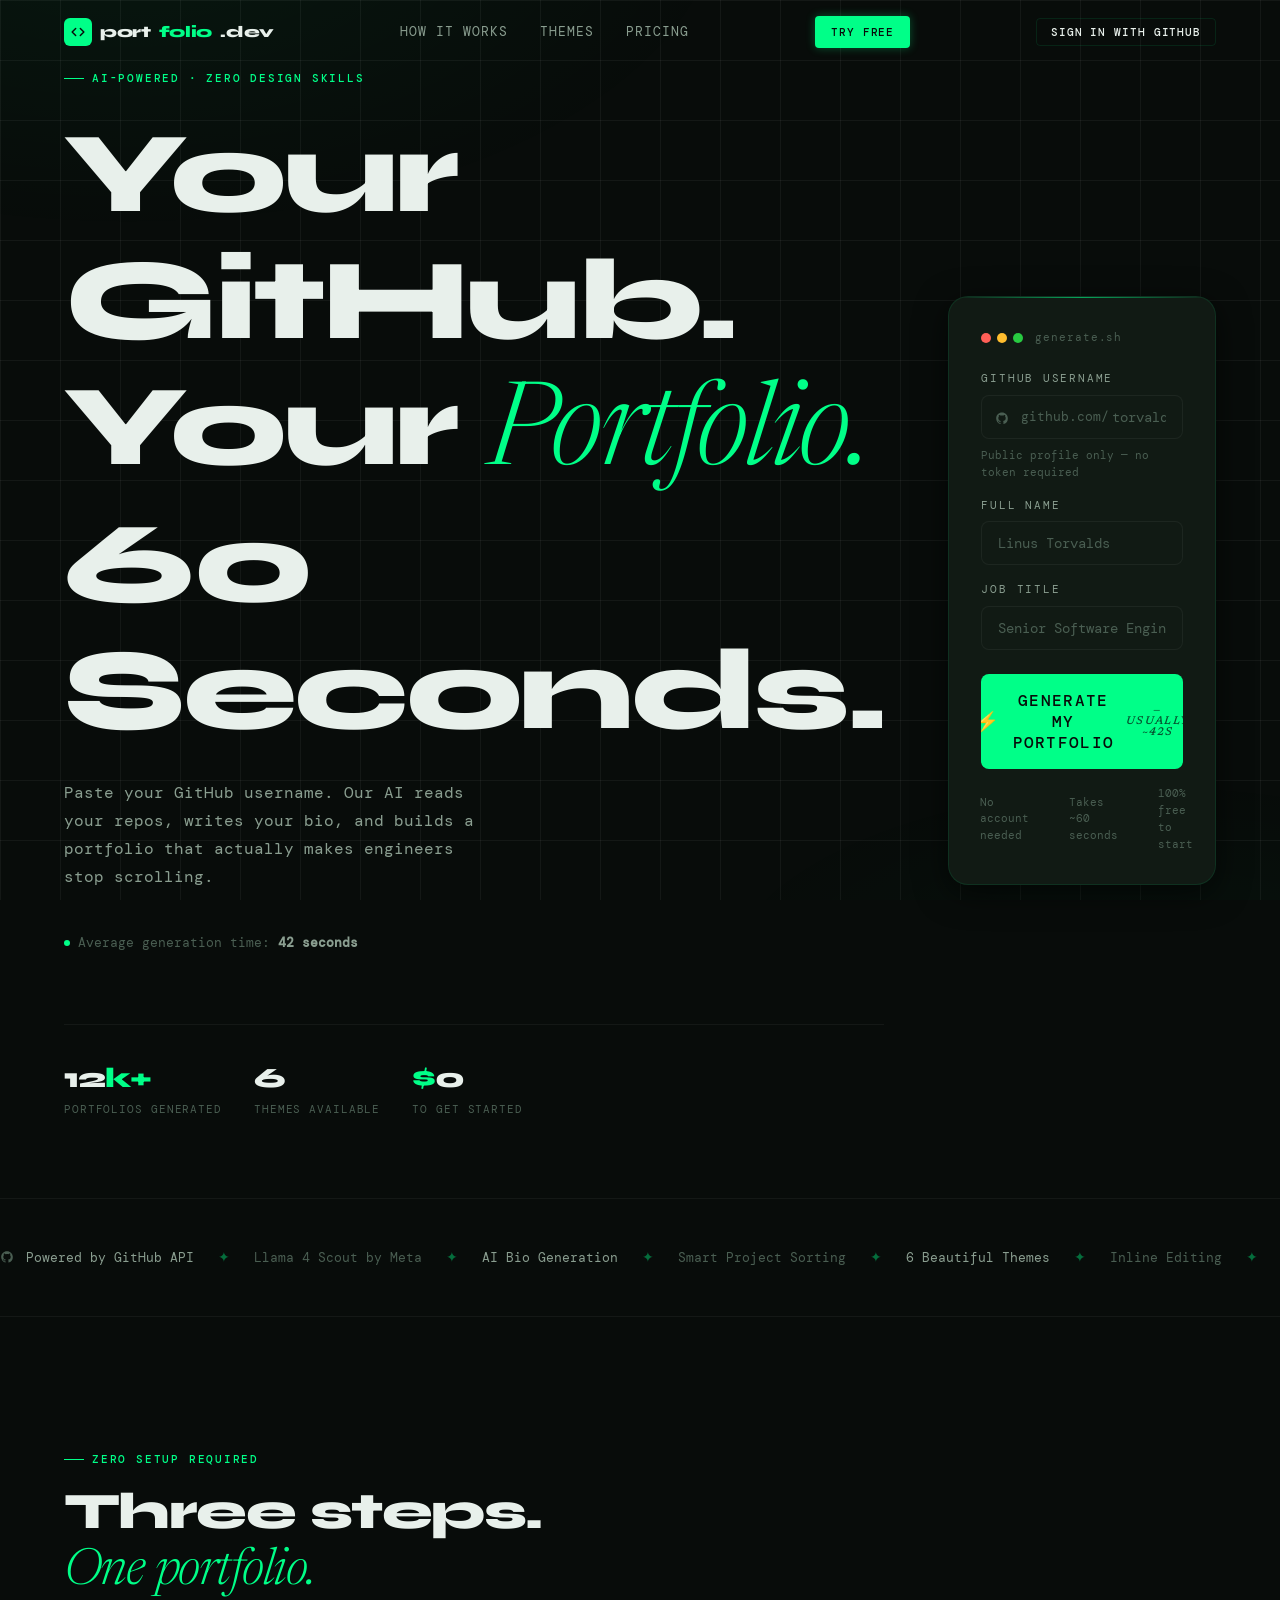
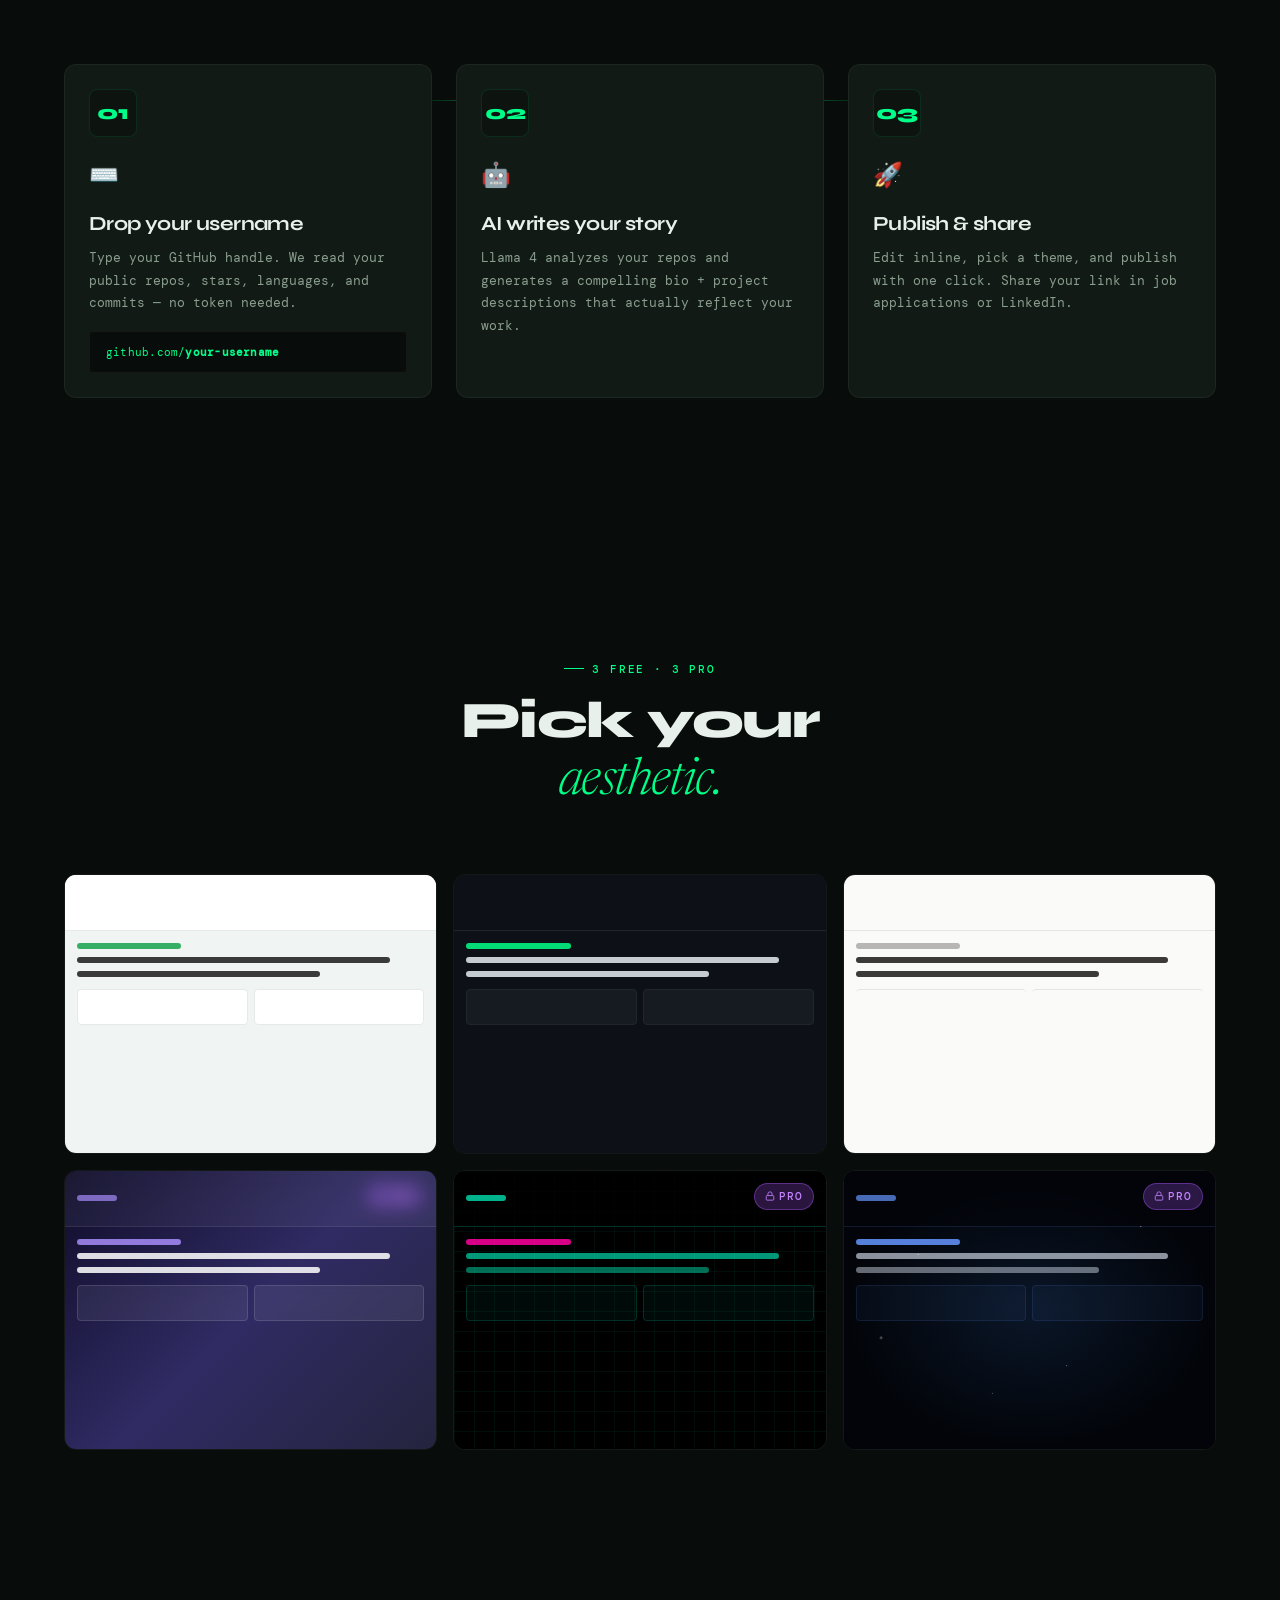
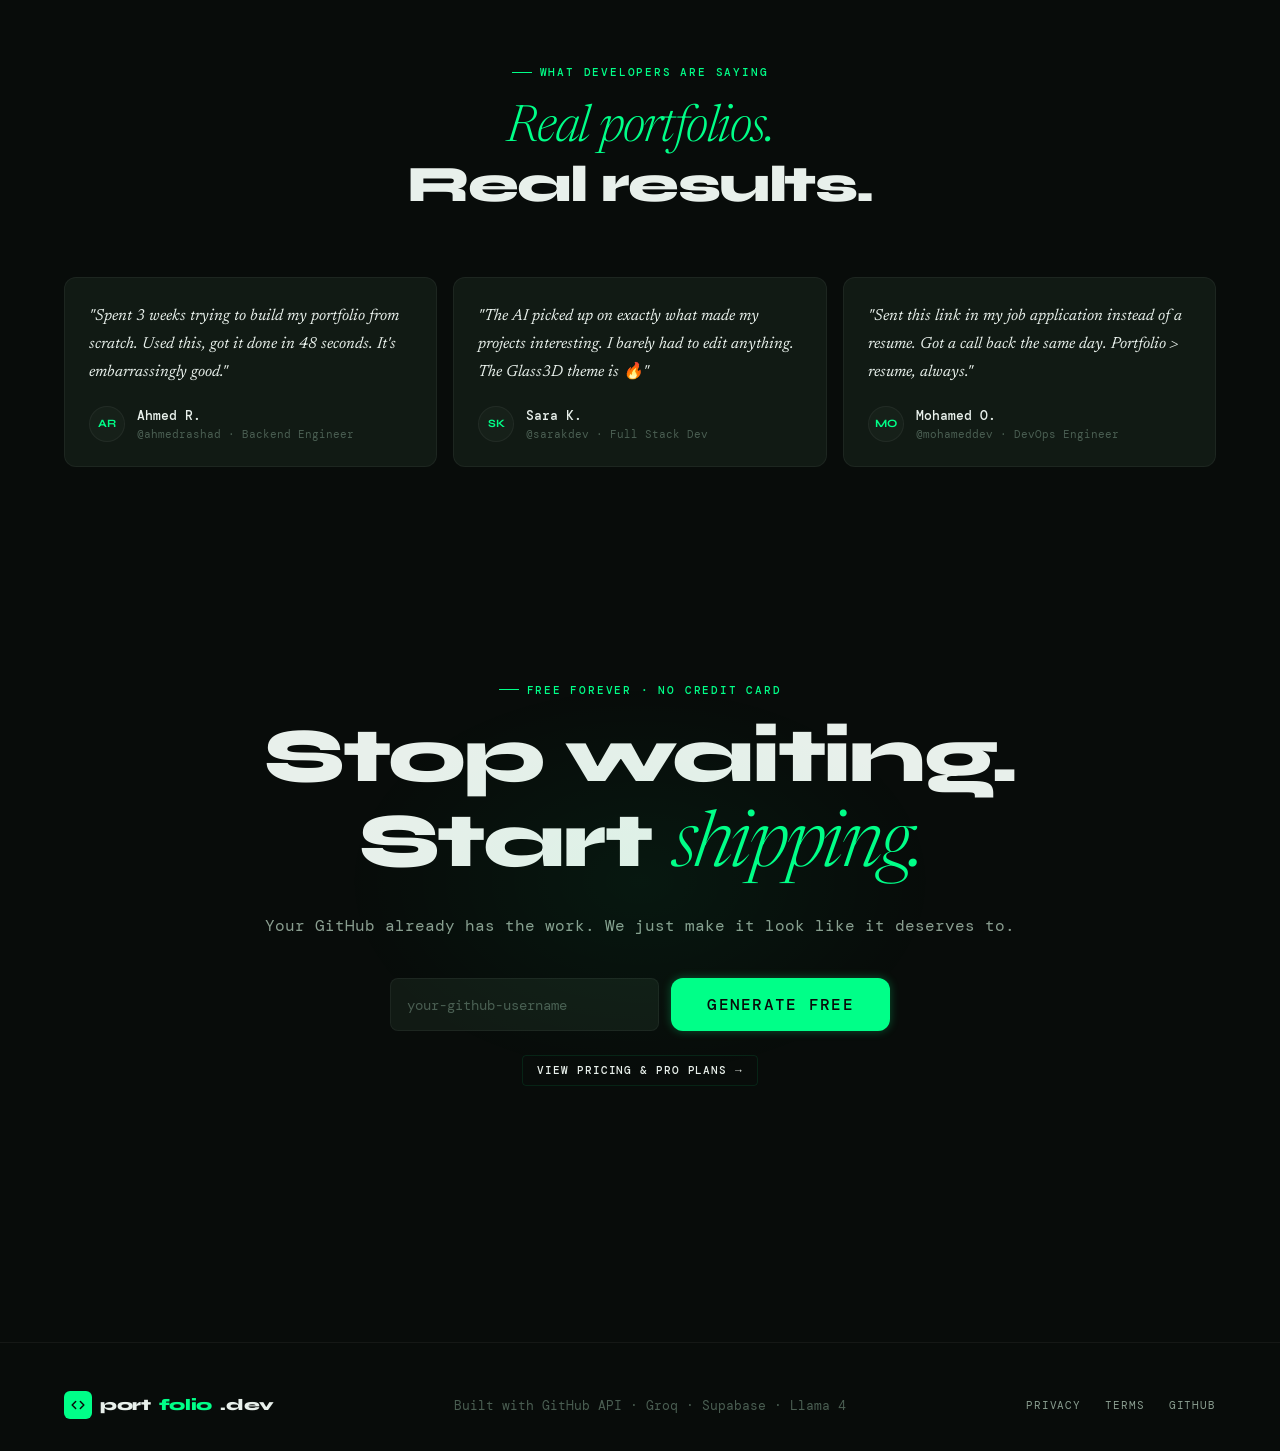
==== index.html @ a2c3bbae "fix: critical bugs, CSS dead code cleanup, and DB migration" ====
<!DOCTYPE html>
<html lang="en" data-page="index">
<head>
  <meta charset="UTF-8" />
  <meta name="viewport" content="width=device-width, initial-scale=1.0" />
  <meta name="description" content="Turn your GitHub profile into a stunning developer portfolio in under 60 seconds. AI-powered. Zero design skills needed." />
  <title>Portfolio Generator — Your GitHub. Your Portfolio. 60 Seconds.</title>

  <!-- Fonts (preconnect first for performance) -->
  <link rel="preconnect" href="https://fonts.googleapis.com" />
  <link rel="preconnect" href="https://fonts.gstatic.com" crossorigin />
  <link href="https://fonts.googleapis.com/css2?family=DM+Mono:ital,wght@0,300;0,400;0,500;1,400&family=Syne:wght@400;600;700;800&family=Newsreader:ital,wght@0,400;1,300;1,400&display=swap" rel="stylesheet" />

  <!-- CSS -->
  <link rel="stylesheet" href="css/main.css" />

  <style>
    /* ── Landing Page Specific Styles ────────────────────────── */

    .nav-logo-icon {
      width: 28px; height: 28px;
      background: var(--clr-accent);
      border-radius: 6px;
      display: grid; place-items: center;
    }
    .nav-logo-icon svg { width: 14px; height: 14px; color: var(--clr-bg); }

    .hero {
      min-height: 100vh;
      display: flex; align-items: center;
      padding-top: var(--nav-h); padding-bottom: var(--sp-20);
      position: relative; z-index: 1;
    }
    .hero__inner {
      display: grid; grid-template-columns: 1fr 1fr;
      gap: var(--sp-16); align-items: center;
    }
    .hero__eyebrow { margin-bottom: var(--sp-6); }
    .hero__title {
      font-family: var(--font-display); font-weight: 800;
      font-size: var(--fs-hero); line-height: var(--lh-tight);
      letter-spacing: var(--ls-tight); margin-bottom: var(--sp-6);
    }
    .hero__title em {
      font-family: var(--font-serif); font-style: italic;
      font-weight: 300; color: var(--clr-accent);
    }
    .hero__sub {
      font-size: var(--fs-md); color: var(--clr-text-2);
      line-height: var(--lh-loose); max-width: 420px; margin-bottom: var(--sp-10);
    }
    .hero__timer {
      display: inline-flex; align-items: center; gap: var(--sp-2);
      font-size: var(--fs-sm); color: var(--clr-text-3); margin-bottom: var(--sp-8);
    }
    .hero__timer .dot-live { width: 6px; height: 6px; }

    .hero-form-card {
      background: var(--clr-bg-3); border: 1px solid var(--clr-border);
      border-radius: var(--radius-xl); padding: var(--sp-8);
      position: relative; overflow: hidden; box-shadow: var(--shadow-lg);
    }
    .hero-form-card::before {
      content: ''; position: absolute; top: 0; left: 0; right: 0; height: 1px;
      background: linear-gradient(90deg, transparent, var(--clr-accent), transparent);
      opacity: 0.6;
    }
    .hero-form-card__header {
      display: flex; align-items: center; gap: var(--sp-3); margin-bottom: var(--sp-6);
    }
    .terminal-dots { display: flex; gap: 6px; }
    .terminal-dots span { width: 10px; height: 10px; border-radius: 50%; background: var(--clr-text-3); }
    .terminal-dots span:nth-child(1) { background: #FF5F57; }
    .terminal-dots span:nth-child(2) { background: #FFBD2E; }
    .terminal-dots span:nth-child(3) { background: #28CA41; }
    .terminal-title { font-size: var(--fs-xs); color: var(--clr-text-3); letter-spacing: var(--ls-wide); }

    .form-inputs { display: flex; flex-direction: column; gap: var(--sp-4); margin-bottom: var(--sp-6); }

    .github-input-wrap { position: relative; }
    .github-prefix {
      position: absolute; left: 14px; top: 50%; transform: translateY(-50%);
      font-size: var(--fs-sm); color: var(--clr-text-3);
      pointer-events: none; user-select: none;
    }
    .github-prefix svg { display: inline; vertical-align: middle; margin-right: 4px; }
    #input-github { padding-left: 130px; }

    .btn-generate {
      width: 100%; padding: 16px;
      background: var(--clr-accent); color: var(--clr-text-inv);
      font-family: var(--font-body); font-size: var(--fs-md); font-weight: 500;
      letter-spacing: var(--ls-wide); text-transform: uppercase;
      border-radius: var(--radius-md); border: none; cursor: pointer;
      position: relative; overflow: hidden;
      transition: box-shadow var(--dur-base) var(--ease-out), transform var(--dur-fast) var(--ease-out);
      animation: glow-pulse 3s ease-in-out infinite;
    }
    .btn-generate:hover { box-shadow: 0 0 40px rgba(0,255,136,0.4); animation: none; }
    .btn-generate:active { transform: scale(0.98); }
    .btn-generate__inner { display: flex; align-items: center; justify-content: center; gap: var(--sp-3); }
    .btn-generate__icon { font-size: 1.2em; }
    .btn-generate__timer { font-size: var(--fs-xs); opacity: 0.7; font-style: italic; font-family: var(--font-serif); }

    .form-meta {
      display: flex; align-items: center; justify-content: center;
      gap: var(--sp-4); margin-top: var(--sp-4);
    }
    .form-meta__item {
      display: flex; align-items: center; gap: var(--sp-2);
      font-size: var(--fs-xs); color: var(--clr-text-3);
    }
    .form-meta__item svg { color: var(--clr-accent); opacity: 0.7; }
    .form-meta__sep { width: 3px; height: 3px; border-radius: 50%; background: var(--clr-text-3); }

    .form-error {
      display: none; align-items: center; gap: var(--sp-2);
      padding: 10px 14px;
      background: rgba(255,79,79,0.08); border: 1px solid rgba(255,79,79,0.2);
      border-radius: var(--radius-md); font-size: var(--fs-sm); color: var(--clr-error);
      margin-top: var(--sp-3);
    }
    .form-error.is-visible { display: flex; }

    .stats-strip {
      display: flex; gap: var(--sp-8); margin-top: var(--sp-10);
      padding-top: var(--sp-8); border-top: 1px solid var(--clr-border-dim);
    }
    .stat-item__value {
      font-family: var(--font-display); font-weight: 800;
      font-size: var(--fs-xl); color: var(--clr-text); letter-spacing: var(--ls-tight);
    }
    .stat-item__value span { color: var(--clr-accent); }
    .stat-item__label {
      font-size: var(--fs-xs); color: var(--clr-text-3);
      letter-spacing: var(--ls-wide); text-transform: uppercase; margin-top: 2px;
    }

    .marquee-section {
      padding: var(--sp-12) 0; overflow: hidden;
      border-top: 1px solid var(--clr-border-dim); border-bottom: 1px solid var(--clr-border-dim);
      position: relative; z-index: 1;
    }
    /* [FIX] الـ marquee duplicate موجود manually في الـ HTML — التعليق كان مضلّل */
    .marquee-track {
      display: flex; gap: var(--sp-6); width: max-content;
      animation: marquee 30s linear infinite;
    }
    .marquee-track:hover { animation-play-state: paused; }
    .marquee-item {
      display: flex; align-items: center; gap: var(--sp-3);
      white-space: nowrap; font-size: var(--fs-sm); color: var(--clr-text-3);
    }
    .marquee-item strong { font-weight: 400; color: var(--clr-text-2); }
    .marquee-divider { color: var(--clr-accent); opacity: 0.4; }
    @keyframes marquee {
      from { transform: translateX(0); }
      to   { transform: translateX(-50%); }
    }

    .how-section { padding: var(--sp-32) 0; position: relative; z-index: 1; }
    .section-header { margin-bottom: var(--sp-16); }
    .section-title {
      font-family: var(--font-display); font-weight: 800;
      font-size: clamp(2rem, 4vw, 3.25rem); line-height: var(--lh-tight);
      letter-spacing: var(--ls-tight); margin-top: var(--sp-4);
    }
    .section-title em { font-family: var(--font-serif); font-style: italic; font-weight: 300; color: var(--clr-accent); }
    .steps-grid { display: grid; grid-template-columns: repeat(3, 1fr); gap: var(--sp-6); position: relative; }
    .steps-grid::before {
      content: ''; position: absolute; top: 36px;
      left: calc(33.33% - 24px); right: calc(33.33% - 24px); height: 1px;
      background: linear-gradient(90deg, var(--clr-border), var(--clr-accent) 50%, var(--clr-border));
      z-index: 0;
    }
    .step-card {
      background: var(--clr-bg-3); border: 1px solid var(--clr-border-dim);
      border-radius: var(--radius-lg); padding: var(--sp-6); position: relative;
      transition: border-color var(--dur-base) var(--ease-out), transform var(--dur-base) var(--ease-out);
    }
    .step-card:hover { border-color: var(--clr-border); transform: translateY(-4px); }
    .step-num {
      width: 48px; height: 48px; background: var(--clr-bg-2);
      border: 1px solid var(--clr-border); border-radius: var(--radius-md);
      display: flex; align-items: center; justify-content: center;
      font-family: var(--font-display); font-weight: 800; font-size: var(--fs-lg);
      color: var(--clr-accent); margin-bottom: var(--sp-5); position: relative; z-index: 1;
    }
    .step-icon { font-size: 1.5rem; margin-bottom: var(--sp-4); }
    .step-title { font-family: var(--font-display); font-weight: 700; font-size: var(--fs-lg); margin-bottom: var(--sp-2); letter-spacing: var(--ls-tight); }
    .step-desc { font-size: var(--fs-sm); color: var(--clr-text-2); line-height: var(--lh-loose); }
    .step-code {
      margin-top: var(--sp-4); padding: var(--sp-3) var(--sp-4);
      background: var(--clr-bg); border: 1px solid var(--clr-border-dim);
      border-radius: var(--radius-sm); font-size: var(--fs-xs); color: var(--clr-accent); letter-spacing: 0.02em;
    }

    .themes-section { padding: var(--sp-32) 0; position: relative; z-index: 1; }
    .themes-grid { display: grid; grid-template-columns: repeat(3, 1fr); gap: var(--sp-4); margin-top: var(--sp-10); }
    .theme-card {
      border-radius: var(--radius-lg); overflow: hidden; aspect-ratio: 4/3;
      position: relative; cursor: pointer; border: 1px solid var(--clr-border-dim);
      transition: transform var(--dur-base) var(--ease-out), border-color var(--dur-base);
    }
    .theme-card:hover { transform: scale(1.02); border-color: var(--clr-border); }
    .theme-card__preview { width: 100%; height: 100%; position: relative; }
    .theme-preview--light { background: #F0F4F2; }
    .theme-preview--light .preview-nav { background: #fff; border-bottom: 1px solid #e5e9e7; }
    .theme-preview--light .preview-text { background: #1a1a1a; }
    .theme-preview--light .preview-text.accent { background: #16A34A; }
    .theme-preview--light .preview-card { background: #fff; border: 1px solid #e5e9e7; }
    .theme-preview--dark { background: #0D1117; }
    .theme-preview--dark .preview-nav { background: #0D1117; border-bottom: 1px solid #21262D; }
    .theme-preview--dark .preview-text { background: #E6EDF3; }
    .theme-preview--dark .preview-text.accent { background: #00FF88; }
    .theme-preview--dark .preview-card { background: #161B22; border: 1px solid #21262D; }
    .theme-preview--minimal { background: #FAFAF9; }
    .theme-preview--minimal .preview-nav { background: transparent; border-bottom: 1px solid #E7E5E4; }
    .theme-preview--minimal .preview-text { background: #1C1917; }
    .theme-preview--minimal .preview-text.accent { background: #1C1917; opacity: 0.3; }
    .theme-preview--minimal .preview-card { background: transparent; border: none; border-top: 1px solid #E7E5E4; }
    .theme-preview--glass3d { background: linear-gradient(135deg, #0F0C29, #302B63, #24243E); }
    .theme-preview--glass3d .preview-nav { background: rgba(255,255,255,0.05); backdrop-filter: blur(8px); border-bottom: 1px solid rgba(255,255,255,0.08); }
    .theme-preview--glass3d .preview-text { background: #fff; }
    .theme-preview--glass3d .preview-text.accent { background: #A78BFA; }
    .theme-preview--glass3d .preview-card { background: rgba(255,255,255,0.07); border: 1px solid rgba(255,255,255,0.12); backdrop-filter: blur(4px); }
    .theme-preview--cyberpunk { background: #000; background-image: linear-gradient(rgba(0,255,200,0.05) 1px, transparent 1px), linear-gradient(90deg, rgba(0,255,200,0.05) 1px, transparent 1px); background-size: 20px 20px; }
    .theme-preview--cyberpunk .preview-nav { background: rgba(0,0,0,0.8); border-bottom: 1px solid rgba(0,255,200,0.2); }
    .theme-preview--cyberpunk .preview-text { background: #00FFC8; }
    .theme-preview--cyberpunk .preview-text.accent { background: #FF00A0; }
    .theme-preview--cyberpunk .preview-card { background: rgba(0,255,200,0.04); border: 1px solid rgba(0,255,200,0.15); }
    .theme-preview--space { background: #020409; background-image: radial-gradient(ellipse at center, #0A1628 0%, #020409 70%); }
    .theme-preview--space::before { content: ''; position: absolute; inset: 0; background-image: radial-gradient(1px 1px at 20% 30%, rgba(255,255,255,0.6) 0%, transparent 100%), radial-gradient(1px 1px at 60% 70%, rgba(255,255,255,0.4) 0%, transparent 100%), radial-gradient(1px 1px at 80% 20%, rgba(255,255,255,0.5) 0%, transparent 100%), radial-gradient(1px 1px at 40% 80%, rgba(255,255,255,0.3) 0%, transparent 100%), radial-gradient(2px 2px at 10% 60%, rgba(255,255,255,0.4) 0%, transparent 100%); }
    .theme-preview--space .preview-nav { background: rgba(2,4,9,0.6); border-bottom: 1px solid rgba(100,150,255,0.15); }
    .theme-preview--space .preview-text { background: #E8F0FF; }
    .theme-preview--space .preview-text.accent { background: #6496FF; }
    .theme-preview--space .preview-card { background: rgba(100,150,255,0.05); border: 1px solid rgba(100,150,255,0.12); }
    .preview-nav { height: 20%; display: flex; align-items: center; padding: 0 12px; gap: 8px; }
    .preview-dot { width: 6px; height: 6px; border-radius: 50%; }
    .preview-body { padding: 12px; display: flex; flex-direction: column; gap: 8px; }
    .preview-text { height: 6px; border-radius: 3px; opacity: 0.85; }
    .preview-text.short { width: 40%; }
    .preview-text.medium { width: 70%; }
    .preview-text.long { width: 90%; }
    .preview-text.accent { width: 30%; }
    .preview-cards { display: grid; grid-template-columns: 1fr 1fr; gap: 6px; margin-top: 4px; }
    .preview-card { height: 36px; border-radius: 4px; }
    .theme-card__overlay {
      position: absolute; inset: 0;
      background: linear-gradient(to top, rgba(0,0,0,0.7) 0%, transparent 60%);
      display: flex; flex-direction: column; justify-content: flex-end;
      padding: var(--sp-4); opacity: 0; transition: opacity var(--dur-base) var(--ease-out);
    }
    .theme-card:hover .theme-card__overlay { opacity: 1; }
    .theme-card__name { font-family: var(--font-display); font-weight: 700; font-size: var(--fs-md); color: #fff; letter-spacing: var(--ls-tight); }
    .theme-card__badge {
      font-size: var(--fs-xs); padding: 2px 8px; border-radius: var(--radius-full);
      display: inline-block; margin-bottom: var(--sp-2); font-weight: 500;
      text-transform: uppercase; letter-spacing: var(--ls-wide);
    }
    .badge-free { background: rgba(0,255,136,0.2); color: var(--clr-accent); border: 1px solid rgba(0,255,136,0.3); }
    .badge-pro  { background: rgba(168,85,247,0.2); color: #C084FC; border: 1px solid rgba(168,85,247,0.3); }
    .theme-card--pro .theme-card__preview { position: relative; }
    .pro-lock {
      position: absolute; top: var(--sp-3); right: var(--sp-3);
      background: rgba(168,85,247,0.25); border: 1px solid rgba(168,85,247,0.4);
      border-radius: var(--radius-full); padding: 4px 10px;
      font-size: var(--fs-xs); color: #C084FC;
      display: flex; align-items: center; gap: 4px; font-weight: 500;
      letter-spacing: var(--ls-wide); text-transform: uppercase; backdrop-filter: blur(4px);
    }
    .pro-lock svg { width: 10px; height: 10px; }

    .proof-section { padding: var(--sp-20) 0; position: relative; z-index: 1; }
    .proof-grid { display: grid; grid-template-columns: repeat(3, 1fr); gap: var(--sp-4); }
    .proof-card {
      background: var(--clr-bg-3); border: 1px solid var(--clr-border-dim);
      border-radius: var(--radius-lg); padding: var(--sp-6);
      transition: border-color var(--dur-base) var(--ease-out);
    }
    .proof-card:hover { border-color: var(--clr-border); }
    .proof-quote { font-family: var(--font-serif); font-style: italic; font-size: var(--fs-md); color: var(--clr-text); line-height: var(--lh-loose); margin-bottom: var(--sp-5); }
    .proof-author { display: flex; align-items: center; gap: var(--sp-3); }
    .proof-avatar {
      width: 36px; height: 36px; border-radius: 50%;
      background: var(--clr-surface); border: 1px solid var(--clr-border-dim);
      display: flex; align-items: center; justify-content: center;
      font-family: var(--font-display); font-weight: 700; font-size: var(--fs-xs);
      color: var(--clr-accent); flex-shrink: 0;
    }
    .proof-name { font-size: var(--fs-sm); font-weight: 500; color: var(--clr-text); }
    .proof-handle { font-size: var(--fs-xs); color: var(--clr-text-3); }

    .cta-section { padding: var(--sp-32) 0; position: relative; z-index: 1; text-align: center; }
    .cta-section::before {
      content: ''; position: absolute; top: 50%; left: 50%; transform: translate(-50%, -50%);
      width: 600px; height: 400px;
      background: radial-gradient(ellipse, rgba(0,255,136,0.05) 0%, transparent 70%);
      pointer-events: none;
    }
    .cta-title { font-family: var(--font-display); font-weight: 800; font-size: clamp(2.5rem, 6vw, 5rem); line-height: var(--lh-tight); letter-spacing: var(--ls-tight); margin-bottom: var(--sp-6); }
    .cta-title em { font-family: var(--font-serif); font-style: italic; font-weight: 300; color: var(--clr-accent); }
    .cta-sub { color: var(--clr-text-2); font-size: var(--fs-md); margin-bottom: var(--sp-10); }
    .cta-form { display: flex; gap: var(--sp-3); max-width: 500px; margin-inline: auto; }
    .cta-form .input { flex: 1; }

    @media (max-width: 1024px) {
      .hero__inner { grid-template-columns: 1fr; gap: var(--sp-12); }
      .hero__sub { max-width: 100%; }
      .themes-grid { grid-template-columns: repeat(2, 1fr); }
      .themes-grid > *:last-child { grid-column: 1 / -1; }
    }
    @media (max-width: 768px) {
      .steps-grid { grid-template-columns: 1fr; }
      .steps-grid::before { display: none; }
      .proof-grid { grid-template-columns: 1fr; }
      .themes-grid { grid-template-columns: 1fr; }
      .cta-form { flex-direction: column; }
      .stats-strip { gap: var(--sp-6); }
      .form-meta { flex-wrap: wrap; }
    }
    @media (max-width: 480px) {
      .hero__title { font-size: clamp(2.5rem, 12vw, 4rem); }
    }

    .hidden { display: none !important; }
  </style>
</head>

<body>

  <!-- ── Navigation ──────────────────────────────────────────── -->
  <nav class="nav" id="nav" role="navigation" aria-label="Main navigation">
    <div class="container">
      <div class="nav__inner">

        <a href="/" class="nav__logo" aria-label="Portfolio Generator home">
          <div class="nav-logo-icon" aria-hidden="true">
            <svg viewBox="0 0 24 24" fill="none" stroke="currentColor" stroke-width="2.5" stroke-linecap="round" stroke-linejoin="round">
              <polyline points="16 18 22 12 16 6"></polyline>
              <polyline points="8 6 2 12 8 18"></polyline>
            </svg>
          </div>
          port<span>folio</span>.dev
        </a>

        <div class="nav__links" role="list">
          <a href="#how-it-works" class="nav__link" role="listitem">How it works</a>
          <a href="#themes" class="nav__link" role="listitem">Themes</a>
          <a href="pricing.html" class="nav__link" role="listitem">Pricing</a>
        </div>

        <div class="nav__actions">
          <a href="#generate" class="btn btn-primary btn-sm">Try Free</a>
        </div>

        <!-- Auth Area -->
        <!-- [FIX] onclick المباشر استُبدل بـ event listeners في DOMContentLoaded -->
        <div class="nav__auth-area" style="display:flex;align-items:center;gap:0.75rem;">
          <button class="btn btn--ghost btn--sm" data-nav-signin>Sign in with GitHub</button>
          <a href="dashboard.html" class="btn btn--ghost btn--sm hidden" data-nav-dashboard style="text-decoration:none;">Dashboard</a>
          <img id="nav-avatar" class="nav-avatar hidden" src="" alt="Your avatar" data-nav-avatar title="Go to Dashboard" style="width:32px;height:32px;border-radius:50%;border:1.5px solid rgba(0,255,136,0.3);cursor:pointer;" />
          <button class="btn btn--ghost btn--sm hidden" data-nav-signout>Sign Out</button>
        </div>

      </div>
    </div>
  </nav>


  <!-- ── Hero ────────────────────────────────────────────────── -->
  <section class="hero" id="hero" aria-labelledby="hero-title">
    <div class="container">
      <div class="hero__inner">

        <div class="hero__copy">
          <div class="hero__eyebrow" data-anim="fade">
            <span class="eyebrow">AI-Powered · Zero Design Skills</span>
          </div>

          <h1 class="hero__title" id="hero-title" data-anim>
            Your GitHub.<br>
            Your <em>Portfolio.</em><br>
            60 Seconds.
          </h1>

          <p class="hero__sub" data-anim>
            Paste your GitHub username. Our AI reads your repos, writes your bio,
            and builds a portfolio that actually makes engineers stop scrolling.
          </p>

          <div class="hero__timer" data-anim="fade">
            <div class="dot-live" aria-hidden="true"></div>
            <span>Average generation time: <strong style="color:var(--clr-text-2)">42 seconds</strong></span>
          </div>

          <div class="stats-strip" data-anim>
            <div class="stat-item">
              <div class="stat-item__value">12<span>k+</span></div>
              <div class="stat-item__label">Portfolios generated</div>
            </div>
            <div class="stat-item">
              <div class="stat-item__value">6</div>
              <div class="stat-item__label">Themes available</div>
            </div>
            <div class="stat-item">
              <div class="stat-item__value"><span>$</span>0</div>
              <div class="stat-item__label">To get started</div>
            </div>
          </div>
        </div>

        <!-- Right: Form Card -->
        <div class="hero-form-card" id="generate" data-anim="scale">
          <div class="hero-form-card__header">
            <div class="terminal-dots" aria-hidden="true"><span></span><span></span><span></span></div>
            <span class="terminal-title">generate.sh</span>
          </div>

          <form id="generate-form" data-generate-form novalidate aria-label="Portfolio generation form">
            <div class="form-inputs">

              <div class="input-group">
                <label class="input-label" for="input-github">GitHub Username</label>
                <div class="github-input-wrap">
                  <span class="github-prefix" aria-hidden="true">
                    <svg width="14" height="14" viewBox="0 0 24 24" fill="currentColor">
                      <path d="M12 2C6.477 2 2 6.484 2 12.017c0 4.425 2.865 8.18 6.839 9.504.5.092.682-.217.682-.483 0-.237-.008-.868-.013-1.703-2.782.605-3.369-1.343-3.369-1.343-.454-1.158-1.11-1.466-1.11-1.466-.908-.62.069-.608.069-.608 1.003.07 1.531 1.032 1.531 1.032.892 1.53 2.341 1.088 2.91.832.092-.647.35-1.088.636-1.338-2.22-.253-4.555-1.113-4.555-4.951 0-1.093.39-1.988 1.029-2.688-.103-.253-.446-1.272.098-2.65 0 0 .84-.27 2.75 1.026A9.564 9.564 0 0112 6.844c.85.004 1.705.115 2.504.337 1.909-1.296 2.747-1.027 2.747-1.027.546 1.379.202 2.398.1 2.651.64.7 1.028 1.595 1.028 2.688 0 3.848-2.339 4.695-4.566 4.943.359.309.678.92.678 1.855 0 1.338-.012 2.419-.012 2.747 0 .268.18.58.688.482A10.019 10.019 0 0022 12.017C22 6.484 17.522 2 12 2z"/>
                    </svg>
                    github.com/
                  </span>
                  <input type="text" id="input-github" class="input" data-field="github-username"
                    placeholder="torvalds" autocomplete="off" autocorrect="off"
                    autocapitalize="off" spellcheck="false"
                    aria-required="true" aria-describedby="github-hint" />
                </div>
                <p class="input-hint" id="github-hint">Public profile only — no token required</p>
              </div>

              <div class="input-group">
                <label class="input-label" for="input-name">Full Name</label>
                <input type="text" id="input-name" class="input" data-field="name"
                  placeholder="Linus Torvalds" autocomplete="name" aria-required="true" />
              </div>

              <div class="input-group">
                <label class="input-label" for="input-title">Job Title</label>
                <input type="text" id="input-title" class="input" data-field="job-title"
                  placeholder="Senior Software Engineer" autocomplete="organization-title" />
              </div>

            </div>

            <div class="form-error" id="form-error" role="alert" aria-live="polite">
              <svg width="14" height="14" viewBox="0 0 24 24" fill="none" stroke="currentColor" stroke-width="2" stroke-linecap="round" stroke-linejoin="round" aria-hidden="true">
                <circle cx="12" cy="12" r="10"/><line x1="12" y1="8" x2="12" y2="12"/><line x1="12" y1="16" x2="12.01" y2="16"/>
              </svg>
              <span id="form-error-text">Please fill in all required fields.</span>
            </div>

            <button type="submit" class="btn-generate" id="btn-generate" aria-label="Generate my portfolio">
              <div class="btn-generate__inner">
                <span class="btn-generate__icon" aria-hidden="true">⚡</span>
                <span class="btn-text">Generate My Portfolio</span>
                <span class="btn-generate__timer">— usually ~42s</span>
              </div>
            </button>
          </form>

          <!-- Progress Bar -->
          <div data-progress-container style="display:none; margin-top: var(--sp-5);"
               aria-live="polite" aria-label="Generation progress">
            <div style="height:3px;background:var(--clr-bg-2);border-radius:99px;overflow:hidden;margin-bottom:var(--sp-3);">
              <div data-progress-bar role="progressbar" aria-valuemin="0" aria-valuemax="100" aria-valuenow="0"
                style="height:100%;width:0%;background:var(--clr-accent);border-radius:99px;transition:width 0.4s ease;box-shadow:0 0 8px rgba(0,255,136,0.5);">
              </div>
            </div>
            <p data-progress-label style="font-size:var(--fs-xs);color:var(--clr-text-3);text-align:center;letter-spacing:var(--ls-wide);">Starting…</p>
          </div>

          <div class="form-meta" aria-label="Trust signals">
            <div class="form-meta__item">
              <svg width="12" height="12" viewBox="0 0 24 24" fill="none" stroke="currentColor" stroke-width="2" stroke-linecap="round" stroke-linejoin="round" aria-hidden="true"><path d="M12 22s8-4 8-10V5l-8-3-8 3v7c0 6 8 10 8 10z"/></svg>
              No account needed
            </div>
            <div class="form-meta__sep" aria-hidden="true"></div>
            <div class="form-meta__item">
              <svg width="12" height="12" viewBox="0 0 24 24" fill="none" stroke="currentColor" stroke-width="2" stroke-linecap="round" stroke-linejoin="round" aria-hidden="true"><circle cx="12" cy="12" r="10"/><polyline points="12 6 12 12 16 14"/></svg>
              Takes ~60 seconds
            </div>
            <div class="form-meta__sep" aria-hidden="true"></div>
            <div class="form-meta__item">
              <svg width="12" height="12" viewBox="0 0 24 24" fill="none" stroke="currentColor" stroke-width="2" stroke-linecap="round" stroke-linejoin="round" aria-hidden="true"><polyline points="20 6 9 17 4 12"/></svg>
              100% free to start
            </div>
          </div>
        </div>

      </div>
    </div>
  </section>


  <!-- ── Marquee ──────────────────────────────────────────────── -->
  <div class="marquee-section" aria-hidden="true">
    <div class="marquee-track" id="marquee-track">
      <div class="marquee-item"><svg width="14" height="14" viewBox="0 0 24 24" fill="currentColor" aria-hidden="true"><path d="M12 2C6.477 2 2 6.484 2 12.017c0 4.425 2.865 8.18 6.839 9.504.5.092.682-.217.682-.483 0-.237-.008-.868-.013-1.703-2.782.605-3.369-1.343-3.369-1.343-.454-1.158-1.11-1.466-1.11-1.466-.908-.62.069-.608.069-.608 1.003.07 1.531 1.032 1.531 1.032.892 1.53 2.341 1.088 2.91.832.092-.647.35-1.088.636-1.338-2.22-.253-4.555-1.113-4.555-4.951 0-1.093.39-1.988 1.029-2.688-.103-.253-.446-1.272.098-2.65 0 0 .84-.27 2.75 1.026A9.564 9.564 0 0112 6.844c.85.004 1.705.115 2.504.337 1.909-1.296 2.747-1.027 2.747-1.027.546 1.379.202 2.398.1 2.651.64.7 1.028 1.595 1.028 2.688 0 3.848-2.339 4.695-4.566 4.943.359.309.678.92.678 1.855 0 1.338-.012 2.419-.012 2.747 0 .268.18.58.688.482A10.019 10.019 0 0022 12.017C22 6.484 17.522 2 12 2z"/></svg><strong>Powered by GitHub API</strong></div>
      <span class="marquee-divider">✦</span>
      <div class="marquee-item">Llama 4 Scout by Meta</div>
      <span class="marquee-divider">✦</span>
      <div class="marquee-item"><strong>AI Bio Generation</strong></div>
      <span class="marquee-divider">✦</span>
      <div class="marquee-item">Smart Project Sorting</div>
      <span class="marquee-divider">✦</span>
      <div class="marquee-item"><strong>6 Beautiful Themes</strong></div>
      <span class="marquee-divider">✦</span>
      <div class="marquee-item">Inline Editing</div>
      <span class="marquee-divider">✦</span>
      <div class="marquee-item"><strong>PDF / CV Export</strong></div>
      <span class="marquee-divider">✦</span>
      <div class="marquee-item">One-Click Publish</div>
      <span class="marquee-divider">✦</span>
      <div class="marquee-item"><strong>Custom Slug URL</strong></div>
      <span class="marquee-divider">✦</span>
      <div class="marquee-item">Supabase Backend</div>
      <span class="marquee-divider">✦</span>
      <!-- Duplicate for seamless loop -->
      <div class="marquee-item"><svg width="14" height="14" viewBox="0 0 24 24" fill="currentColor" aria-hidden="true"><path d="M12 2C6.477 2 2 6.484 2 12.017c0 4.425 2.865 8.18 6.839 9.504.5.092.682-.217.682-.483 0-.237-.008-.868-.013-1.703-2.782.605-3.369-1.343-3.369-1.343-.454-1.158-1.11-1.466-1.11-1.466-.908-.62.069-.608.069-.608 1.003.07 1.531 1.032 1.531 1.032.892 1.53 2.341 1.088 2.91.832.092-.647.35-1.088.636-1.338-2.22-.253-4.555-1.113-4.555-4.951 0-1.093.39-1.988 1.029-2.688-.103-.253-.446-1.272.098-2.65 0 0 .84-.27 2.75 1.026A9.564 9.564 0 0112 6.844c.85.004 1.705.115 2.504.337 1.909-1.296 2.747-1.027 2.747-1.027.546 1.379.202 2.398.1 2.651.64.7 1.028 1.595 1.028 2.688 0 3.848-2.339 4.695-4.566 4.943.359.309.678.92.678 1.855 0 1.338-.012 2.419-.012 2.747 0 .268.18.58.688.482A10.019 10.019 0 0022 12.017C22 6.484 17.522 2 12 2z"/></svg><strong>Powered by GitHub API</strong></div>
      <span class="marquee-divider">✦</span>
      <div class="marquee-item">Llama 4 Scout by Meta</div>
      <span class="marquee-divider">✦</span>
      <div class="marquee-item"><strong>AI Bio Generation</strong></div>
      <span class="marquee-divider">✦</span>
      <div class="marquee-item">Smart Project Sorting</div>
      <span class="marquee-divider">✦</span>
      <div class="marquee-item"><strong>6 Beautiful Themes</strong></div>
      <span class="marquee-divider">✦</span>
      <div class="marquee-item">Inline Editing</div>
      <span class="marquee-divider">✦</span>
      <div class="marquee-item"><strong>PDF / CV Export</strong></div>
      <span class="marquee-divider">✦</span>
      <div class="marquee-item">One-Click Publish</div>
      <span class="marquee-divider">✦</span>
      <div class="marquee-item"><strong>Custom Slug URL</strong></div>
      <span class="marquee-divider">✦</span>
      <div class="marquee-item">Supabase Backend</div>
      <span class="marquee-divider">✦</span>
    </div>
  </div>


  <!-- ── How It Works ─────────────────────────────────────────── -->
  <section class="how-section" id="how-it-works" aria-labelledby="how-title">
    <div class="container">
      <div class="section-header" data-anim>
        <span class="eyebrow">Zero setup required</span>
        <h2 class="section-title" id="how-title">Three steps.<br><em>One portfolio.</em></h2>
      </div>
      <div class="steps-grid">
        <div class="step-card" data-anim>
          <div class="step-num" aria-hidden="true">01</div>
          <div class="step-icon" aria-hidden="true">⌨️</div>
          <h3 class="step-title">Drop your username</h3>
          <p class="step-desc">Type your GitHub handle. We read your public repos, stars, languages, and commits — no token needed.</p>
          <div class="step-code">github.com/<strong>your-username</strong></div>
        </div>
        <div class="step-card" data-anim>
          <div class="step-num" aria-hidden="true">02</div>
          <div class="step-icon" aria-hidden="true">🤖</div>
          <h3 class="step-title">AI writes your story</h3>
          <p class="step-desc">Llama 4 analyzes your repos and generates a compelling bio + project descriptions that actually reflect your work.</p>
        </div>
        <div class="step-card" data-anim>
          <div class="step-num" aria-hidden="true">03</div>
          <div class="step-icon" aria-hidden="true">🚀</div>
          <h3 class="step-title">Publish & share</h3>
          <p class="step-desc">Edit inline, pick a theme, and publish with one click. Share your link in job applications or LinkedIn.</p>
        </div>
      </div>
    </div>
  </section>


  <!-- ── Themes ────────────────────────────────────────────────── -->
  <section class="themes-section" id="themes" aria-labelledby="themes-title">
    <div class="container">
      <div class="section-header text-center" data-anim>
        <span class="eyebrow" style="justify-content:center;">3 free · 3 pro</span>
        <h2 class="section-title" id="themes-title">Pick your<br><em>aesthetic.</em></h2>
      </div>
      <div class="themes-grid">
        <!-- Free themes -->
        <div class="theme-card" data-theme="light" role="button" tabindex="0" aria-label="Select Light theme">
          <div class="theme-card__preview theme-preview--light">
            <div class="preview-nav"><div class="preview-dot"></div><div class="preview-dot"></div></div>
            <div class="preview-body"><div class="preview-text accent"></div><div class="preview-text long"></div><div class="preview-text medium"></div><div class="preview-cards"><div class="preview-card"></div><div class="preview-card"></div></div></div>
          </div>
          <div class="theme-card__overlay"><span class="theme-card__badge badge-free">Free</span><div class="theme-card__name">Light</div></div>
        </div>
        <div class="theme-card" data-theme="dark" role="button" tabindex="0" aria-label="Select Dark theme">
          <div class="theme-card__preview theme-preview--dark">
            <div class="preview-nav"><div class="preview-dot"></div><div class="preview-dot"></div></div>
            <div class="preview-body"><div class="preview-text accent"></div><div class="preview-text long"></div><div class="preview-text medium"></div><div class="preview-cards"><div class="preview-card"></div><div class="preview-card"></div></div></div>
          </div>
          <div class="theme-card__overlay"><span class="theme-card__badge badge-free">Free</span><div class="theme-card__name">Dark</div></div>
        </div>
        <div class="theme-card" data-theme="minimal" role="button" tabindex="0" aria-label="Select Minimal theme">
          <div class="theme-card__preview theme-preview--minimal">
            <div class="preview-nav"><div class="preview-dot"></div><div class="preview-dot"></div></div>
            <div class="preview-body"><div class="preview-text accent"></div><div class="preview-text long"></div><div class="preview-text medium"></div><div class="preview-cards"><div class="preview-card"></div><div class="preview-card"></div></div></div>
          </div>
          <div class="theme-card__overlay"><span class="theme-card__badge badge-free">Free</span><div class="theme-card__name">Minimal</div></div>
        </div>
        <!-- Pro themes -->
        <div class="theme-card theme-card--pro" data-theme="glass3d" role="button" tabindex="0" aria-label="Glass 3D theme — Pro">
          <div class="theme-card__preview theme-preview--glass3d">
            <span class="pro-lock"><svg viewBox="0 0 24 24" fill="none" stroke="currentColor" stroke-width="2"><rect x="3" y="11" width="18" height="11" rx="2" ry="2"/><path d="M7 11V7a5 5 0 0 1 10 0v4"/></svg>Pro</span>
            <div class="preview-nav"><div class="preview-dot" style="background:rgba(167,139,250,0.7);width:40px;height:6px;border-radius:3px;"></div></div>
            <div class="preview-body"><div class="preview-text accent" style="background:#A78BFA;"></div><div class="preview-text long"></div><div class="preview-text medium"></div><div class="preview-cards"><div class="preview-card"></div><div class="preview-card"></div></div></div>
          </div>
          <div class="theme-card__overlay"><span class="theme-card__badge badge-pro">Pro</span><div class="theme-card__name">Glass 3D</div></div>
        </div>
        <div class="theme-card theme-card--pro" data-theme="cyberpunk" role="button" tabindex="0" aria-label="Cyberpunk theme — Pro">
          <div class="theme-card__preview theme-preview--cyberpunk">
            <span class="pro-lock"><svg viewBox="0 0 24 24" fill="none" stroke="currentColor" stroke-width="2"><rect x="3" y="11" width="18" height="11" rx="2" ry="2"/><path d="M7 11V7a5 5 0 0 1 10 0v4"/></svg>Pro</span>
            <div class="preview-nav"><div class="preview-dot" style="background:rgba(0,255,200,0.7);width:40px;height:6px;border-radius:3px;"></div></div>
            <div class="preview-body"><div class="preview-text accent" style="background:#FF00A0;"></div><div class="preview-text long" style="background:rgba(0,255,200,0.7);"></div><div class="preview-text medium" style="background:rgba(0,255,200,0.5);"></div><div class="preview-cards"><div class="preview-card"></div><div class="preview-card"></div></div></div>
          </div>
          <div class="theme-card__overlay"><span class="theme-card__badge badge-pro">Pro</span><div class="theme-card__name">Cyberpunk</div></div>
        </div>
        <div class="theme-card theme-card--pro" data-theme="space" role="button" tabindex="0" aria-label="Space theme — Pro">
          <div class="theme-card__preview theme-preview--space">
            <span class="pro-lock"><svg viewBox="0 0 24 24" fill="none" stroke="currentColor" stroke-width="2"><rect x="3" y="11" width="18" height="11" rx="2" ry="2"/><path d="M7 11V7a5 5 0 0 1 10 0v4"/></svg>Pro</span>
            <div class="preview-nav"><div class="preview-dot" style="background:rgba(100,150,255,0.7);width:40px;height:6px;border-radius:3px;"></div></div>
            <div class="preview-body"><div class="preview-text accent" style="background:#6496FF;"></div><div class="preview-text long" style="background:rgba(232,240,255,0.7);"></div><div class="preview-text medium" style="background:rgba(232,240,255,0.5);"></div><div class="preview-cards"><div class="preview-card"></div><div class="preview-card"></div></div></div>
          </div>
          <div class="theme-card__overlay"><span class="theme-card__badge badge-pro">Pro</span><div class="theme-card__name">Space</div></div>
        </div>
      </div>
    </div>
  </section>


  <!-- ── Social Proof ─────────────────────────────────────────── -->
  <section class="proof-section" aria-labelledby="proof-title">
    <div class="container">
      <div class="section-header text-center" data-anim>
        <span class="eyebrow" style="justify-content:center;">What developers are saying</span>
        <h2 class="section-title" id="proof-title" style="text-align:center;"><em>Real portfolios.</em><br>Real results.</h2>
      </div>
      <div class="proof-grid" data-anim>
        <div class="proof-card">
          <p class="proof-quote">"Spent 3 weeks trying to build my portfolio from scratch. Used this, got it done in 48 seconds. It's embarrassingly good."</p>
          <div class="proof-author"><div class="proof-avatar" aria-hidden="true">AR</div><div><div class="proof-name">Ahmed R.</div><div class="proof-handle">@ahmedrashad · Backend Engineer</div></div></div>
        </div>
        <div class="proof-card">
          <p class="proof-quote">"The AI picked up on exactly what made my projects interesting. I barely had to edit anything. The Glass3D theme is 🔥"</p>
          <div class="proof-author"><div class="proof-avatar" aria-hidden="true">SK</div><div><div class="proof-name">Sara K.</div><div class="proof-handle">@sarakdev · Full Stack Dev</div></div></div>
        </div>
        <div class="proof-card">
          <p class="proof-quote">"Sent this link in my job application instead of a resume. Got a call back the same day. Portfolio > resume, always."</p>
          <div class="proof-author"><div class="proof-avatar" aria-hidden="true">MO</div><div><div class="proof-name">Mohamed O.</div><div class="proof-handle">@mohameddev · DevOps Engineer</div></div></div>
        </div>
      </div>
    </div>
  </section>


  <!-- ── Final CTA ─────────────────────────────────────────────── -->
  <section class="cta-section" id="pricing" aria-labelledby="cta-title">
    <div class="container">
      <div data-anim>
        <span class="eyebrow" style="justify-content:center; margin-bottom: var(--sp-4);">Free forever · No credit card</span>
        <h2 class="cta-title" id="cta-title">Stop waiting.<br>Start <em>shipping.</em></h2>
        <p class="cta-sub">Your GitHub already has the work. We just make it look like it deserves to.</p>
      </div>
      <div class="cta-form" data-anim>
        <input type="text" class="input" placeholder="your-github-username"
          aria-label="GitHub username for portfolio generation" id="cta-input-github" />
        <button class="btn btn-primary btn-lg" id="cta-btn" aria-label="Generate portfolio from CTA section">
          Generate Free
        </button>
      </div>
      <div data-anim style="margin-top:var(--sp-6);display:flex;align-items:center;justify-content:center;gap:var(--sp-4);">
        <a href="pricing.html" class="btn btn--ghost btn--sm" style="text-decoration:none;">View Pricing & Pro Plans →</a>
      </div>
    </div>
  </section>


  <!-- ── Footer ───────────────────────────────────────────────── -->
  <footer class="footer" role="contentinfo">
    <div class="container">
      <div class="footer__inner">
        <div class="nav__logo" aria-label="Portfolio Generator">
          <div class="nav-logo-icon" aria-hidden="true">
            <svg viewBox="0 0 24 24" fill="none" stroke="currentColor" stroke-width="2.5" stroke-linecap="round" stroke-linejoin="round">
              <polyline points="16 18 22 12 16 6"></polyline><polyline points="8 6 2 12 8 18"></polyline>
            </svg>
          </div>
          port<span>folio</span>.dev
        </div>
        <p class="footer__copy">Built with GitHub API · Groq · Supabase · Llama 4</p>
        <div style="display:flex; gap:var(--sp-6);">
          <a href="privacy.html" class="nav__link" style="font-size:var(--fs-xs);">Privacy</a>
          <a href="terms.html" class="nav__link" style="font-size:var(--fs-xs);">Terms</a>
          <a href="https://github.com/Mohamed-reda-farag/portfolio-generator" target="_blank" rel="noopener" class="nav__link" style="font-size:var(--fs-xs);">GitHub</a>
        </div>
      </div>
    </div>
  </footer>

  <!-- ── Toast Container ──────────────────────────────────────── -->
  <div class="toast-container" id="toast-container" aria-live="polite" aria-atomic="true"></div>


  <!-- ── Scripts ──────────────────────────────────────────────── -->
  <!-- Supabase config — يجب أن يكون أول شيء -->
  <script>
    window.SUPABASE_URL      = "https://zxybqbjsnriwpjehinwb.supabase.co";
    window.SUPABASE_ANON_KEY = "eyJhbGciOiJIUzI1NiIsInR5cCI6IkpXVCJ9.eyJpc3MiOiJzdXBhYmFzZSIsInJlZiI6Inp4eWJxYmpzbnJpd3BqZWhpbndiIiwicm9sZSI6ImFub24iLCJpYXQiOjE3NzUxMjI1NDEsImV4cCI6MjA5MDY5ODU0MX0.ED8CX81h78oga482b9pepZPsqfvX7znMqmtO0VRn3AM";
  </script>

  <!-- Supabase SDK -->
  <script src="https://cdn.jsdelivr.net/npm/@supabase/supabase-js@2/dist/umd/supabase.min.js"></script>

  <!-- [FIX] كل الـ app scripts بـ defer — بيضمن الترتيب ومش بيبلوكوا الـ HTML parsing -->
  <script src="js/github.js" defer></script>
  <script src="js/auth.js" defer></script>
  <script src="js/ai.js" defer></script>

  <!-- GSAP via CDN — defer -->
  <script src="https://cdnjs.cloudflare.com/ajax/libs/gsap/3.12.5/gsap.min.js" defer></script>
  <script src="https://cdnjs.cloudflare.com/ajax/libs/gsap/3.12.5/ScrollTrigger.min.js" defer></script>
  <script src="js/app.js" defer></script>

  <!-- Bootstrap — يشتغل بعد الـ DOM -->
  <script>
    document.addEventListener('DOMContentLoaded', () => {

      /* ── Nav scroll effect ──────────────────────────────── */
      const nav = document.getElementById('nav');
      window.addEventListener('scroll', () => {
        nav.classList.toggle('is-scrolled', window.scrollY > 20);
      }, { passive: true });

      /* ── [FIX] Auth buttons — event listeners بدل inline onclick ── */
      document.querySelector('[data-nav-signin]')
        ?.addEventListener('click', () => Auth.signIn?.());
      document.querySelector('[data-nav-signout]')
        ?.addEventListener('click', () => Auth.signOut?.());
      document.querySelector('[data-nav-avatar]')
        ?.addEventListener('click', () => { window.location.href = 'dashboard.html'; });

      /* ── CTA section → scroll to hero form ─────────────── */
      const ctaBtn    = document.getElementById('cta-btn');
      const ctaInput  = document.getElementById('cta-input-github');
      const heroInput = document.getElementById('input-github');

      if (ctaBtn && ctaInput && heroInput) {
        // [FIX] أضفنا keydown على الـ CTA input — المستخدم يقدر يضغط Enter
        const triggerGenerate = () => {
          const val = ctaInput.value.trim();
          if (val) heroInput.value = val;
          document.getElementById('generate').scrollIntoView({ behavior: 'smooth' });
          setTimeout(() => heroInput.focus(), 600);
        };

        ctaBtn.addEventListener('click', triggerGenerate);
        // [FIX] Enter في الـ CTA input يشغّل نفس الـ action
        ctaInput.addEventListener('keydown', (e) => {
          if (e.key === 'Enter') { e.preventDefault(); triggerGenerate(); }
        });
      }

      /* ── Form error helpers ────────────────────────────── */
      const inputGH = document.getElementById('input-github');
      const errBox  = document.getElementById('form-error');

      if (inputGH && errBox) {
        inputGH.addEventListener('input', () => {
          errBox.classList.remove('is-visible');
          inputGH.classList.remove('is-error');
        });
      }

      /* ── Theme card click → scroll to generate ─────────── */
      document.querySelectorAll('.theme-card').forEach(card => {
        card.addEventListener('click', () => {
          const theme = card.dataset.theme;

          try {
            // [FIX] مفتاح واحد للكل — pg_intended_theme — بغض النظر عن free/Pro.
            // ai.js يقرأ pg_intended_theme أولاً، لذا نكتب فيه دائماً.
            // نحذف pg_theme القديم لو كان موجوداً لنمنع تعارض الأولوية.
            sessionStorage.setItem('pg_intended_theme', theme);
            sessionStorage.removeItem('pg_theme');
          } catch {}

          document.getElementById('generate').scrollIntoView({ behavior: 'smooth' });
          setTimeout(() => document.getElementById('input-github').focus(), 600);
        });

        card.addEventListener('keydown', (e) => {
          if (e.key === 'Enter' || e.key === ' ') { e.preventDefault(); card.click(); }
        });
      });

      /* ── Input label color on focus ──────────────────────── */
      document.querySelectorAll('.input').forEach(input => {
        input.addEventListener('focus', function() {
          this.closest('.input-group, .cta-form')
            ?.querySelectorAll('.input-label')[0]
            ?.style.setProperty('color', 'var(--clr-accent)');
        });
        input.addEventListener('blur', function() {
          this.closest('.input-group, .cta-form')
            ?.querySelectorAll('.input-label')[0]
            ?.style.removeProperty('color');
        });
      });

    });
  </script>

</body>
</html>
---- css/main.css ----
/* ============================================================
   main.css — Portfolio Generator Design System
   Variables · Reset · Typography · Layout · Utilities
   ============================================================ */

/* ── Design Tokens ────────────────────────────────────────── */
:root {
  /* Colors */
  --clr-bg:          #080C0A;       /* near-black with green tint */
  --clr-bg-2:        #0D1410;       /* slightly lighter */
  --clr-bg-3:        #111A14;       /* card background */
  --clr-surface:     #162019;       /* elevated surface */
  --clr-border:      rgba(0, 255, 136, 0.10);
  --clr-border-dim:  rgba(255, 255, 255, 0.05);

  --clr-accent:      #00FF88;       /* terminal green — primary */
  --clr-accent-dim:  rgba(0, 255, 136, 0.12);
  --clr-accent-glow: rgba(0, 255, 136, 0.25);

  --clr-text:        #E8F0EB;       /* off-white */
  --clr-text-2:      #8A9E90;       /* secondary */
  --clr-text-3:      #4A5E52;       /* muted */
  --clr-text-inv:    #080C0A;       /* text on accent bg */

  --clr-error:       #FF4F4F;
  --clr-warn:        #FFB547;

  /* Typography */
  --font-display:    'Syne', sans-serif;
  --font-body:       'DM Mono', monospace;
  --font-serif:      'Newsreader', serif;

  --fs-xs:    0.70rem;   /* 11.2px */
  --fs-sm:    0.80rem;   /* 12.8px */
  --fs-base:  0.875rem;  /* 14px */
  --fs-md:    1rem;      /* 16px */
  --fs-lg:    1.25rem;   /* 20px */
  --fs-xl:    1.75rem;   /* 28px */
  --fs-2xl:   2.5rem;    /* 40px */
  --fs-3xl:   3.75rem;   /* 60px */
  --fs-4xl:   5.5rem;    /* 88px */
  --fs-hero:  clamp(3.5rem, 9vw, 7.5rem);

  --lh-tight:  1.1;
  --lh-snug:   1.3;
  --lh-normal: 1.5;
  --lh-loose:  1.75;

  --ls-tight:  -0.03em;
  --ls-normal: 0em;
  --ls-wide:   0.08em;
  --ls-wider:  0.16em;

  /* Spacing */
  --sp-1:   4px;
  --sp-2:   8px;
  --sp-3:   12px;
  --sp-4:   16px;
  --sp-5:   20px;
  --sp-6:   24px;
  --sp-8:   32px;
  --sp-10:  40px;
  --sp-12:  48px;
  --sp-16:  64px;
  --sp-20:  80px;
  --sp-24:  96px;
  --sp-32:  128px;

  /* Border Radius */
  --radius-sm:   4px;
  --radius-md:   8px;
  --radius-lg:   12px;
  --radius-xl:   20px;
  --radius-full: 9999px;

  /* Shadows */
  --shadow-sm:   0 1px 3px rgba(0,0,0,0.4);
  --shadow-md:   0 4px 16px rgba(0,0,0,0.5);
  --shadow-lg:   0 8px 32px rgba(0,0,0,0.6);
  --shadow-glow: 0 0 24px var(--clr-accent-glow);
  --shadow-glow-sm: 0 0 10px rgba(0, 255, 136, 0.3);

  /* Transitions */
  --ease-out:   cubic-bezier(0.16, 1, 0.3, 1);
  --ease-in:    cubic-bezier(0.7, 0, 0.84, 0);
  --ease-io:    cubic-bezier(0.87, 0, 0.13, 1);
  --dur-fast:   150ms;
  --dur-base:   250ms;
  --dur-slow:   400ms;
  --dur-slower: 700ms;

  /* Layout */
  --container:    1200px;
  --container-sm: 720px;
  --nav-h:        64px;

  /* Z-index */
  --z-base:    0;
  --z-above:   10;
  --z-nav:     50;
  --z-modal:   1000;  /* raised to match edit-ui.css usage */
  --z-panel:   850;
  --z-toolbar: 900;
  --z-toast:   1100;

  /* ── Aliases for dashboard.css & edit-ui.css compatibility ──
     These files use --color-* / --space-* / --font-mono naming.
     Mapping them here ensures a single source of truth. */
  --color-bg:         var(--clr-bg);
  --color-bg-2:       var(--clr-bg-2);
  --color-accent:     var(--clr-accent);
  --color-text:       var(--clr-text);
  --color-text-muted: var(--clr-text-2);
  --font-mono:        var(--font-body);
  --space-1:          var(--sp-1);
  --space-2:          var(--sp-2);
  --space-3:          var(--sp-3);
  --space-4:          var(--sp-4);
  --space-5:          var(--sp-5);
  --space-6:          var(--sp-6);
  --space-8:          var(--sp-8);
  --space-10:         var(--sp-10);
  --space-16:         var(--sp-16);
  --transition-base:  var(--dur-base) var(--ease-out);
  --transition-fast:  var(--dur-fast) var(--ease-out);
}

/* ── Reset ────────────────────────────────────────────────── */
*, *::before, *::after {
  box-sizing: border-box;
  margin: 0;
  padding: 0;
}

html {
  scroll-behavior: smooth;
  -webkit-font-smoothing: antialiased;
  -moz-osx-font-smoothing: grayscale;
  text-rendering: optimizeLegibility;
  overflow-x: hidden; /* Prevents body::before/after fixed elements from breaking on iOS Safari */
}

body {
  background-color: var(--clr-bg);
  color: var(--clr-text);
  font-family: var(--font-body);
  font-size: var(--fs-base);
  line-height: var(--lh-normal);
  min-height: 100vh;
}

img, video, svg {
  display: block;
  max-width: 100%;
}

a {
  color: inherit;
  text-decoration: none;
}

button {
  cursor: pointer;
  border: none;
  background: none;
  font-family: inherit;
  font-size: inherit;
}

input, textarea, select {
  font-family: inherit;
  font-size: inherit;
}

ul, ol { list-style: none; }

/* ── Global Background Grid ───────────────────────────────── */
body::before {
  content: '';
  position: fixed;
  inset: 0;
  background-image:
    linear-gradient(var(--clr-border-dim) 1px, transparent 1px),
    linear-gradient(90deg, var(--clr-border-dim) 1px, transparent 1px);
  background-size: 60px 60px;
  pointer-events: none;
  z-index: 0;
}

body::after {
  content: '';
  position: fixed;
  inset: 0;
  background:
    radial-gradient(ellipse 80% 60% at 10% -10%, rgba(0,255,136,0.05) 0%, transparent 60%),
    radial-gradient(ellipse 60% 40% at 90% 110%, rgba(0,255,136,0.03) 0%, transparent 60%);
  pointer-events: none;
  z-index: 0;
}

/* ── Container ────────────────────────────────────────────── */
.container {
  width: 100%;
  max-width: var(--container);
  margin-inline: auto;
  padding-inline: var(--sp-6);
}

.container--sm {
  max-width: var(--container-sm);
}

/* ── Typography ───────────────────────────────────────────── */
.font-display { font-family: var(--font-display); }
.font-body    { font-family: var(--font-body); }
.font-serif   { font-family: var(--font-serif); }

.text-xs    { font-size: var(--fs-xs); }
.text-sm    { font-size: var(--fs-sm); }
.text-base  { font-size: var(--fs-base); }
.text-md    { font-size: var(--fs-md); }
.text-lg    { font-size: var(--fs-lg); }
.text-xl    { font-size: var(--fs-xl); }
.text-2xl   { font-size: var(--fs-2xl); }
.text-3xl   { font-size: var(--fs-3xl); }

.text-accent  { color: var(--clr-accent); }
.text-muted   { color: var(--clr-text-2); }
.text-dimmed  { color: var(--clr-text-3); }

.text-upper   { text-transform: uppercase; letter-spacing: var(--ls-wider); }
.text-center  { text-align: center; }
.text-right   { text-align: right; }

.weight-normal  { font-weight: 400; }
.weight-medium  { font-weight: 500; }
.weight-semi    { font-weight: 600; }
.weight-bold    { font-weight: 700; }
.weight-black   { font-weight: 800; }

/* ── Buttons ──────────────────────────────────────────────── */
.btn {
  display: inline-flex;
  align-items: center;
  justify-content: center;
  gap: var(--sp-2);
  padding: 12px 24px;
  border-radius: var(--radius-md);
  font-family: var(--font-body);
  font-size: var(--fs-base);
  font-weight: 500;
  letter-spacing: var(--ls-wide);
  text-transform: uppercase;
  transition:
    background var(--dur-base) var(--ease-out),
    color var(--dur-base) var(--ease-out),
    box-shadow var(--dur-base) var(--ease-out),
    transform var(--dur-fast) var(--ease-out);
  position: relative;
  overflow: hidden;
  white-space: nowrap;
  user-select: none;
}

.btn:active { transform: scale(0.97); }

/* Primary — accent green */
.btn-primary {
  background: var(--clr-accent);
  color: var(--clr-text-inv);
  box-shadow: var(--shadow-glow-sm);
}

.btn-primary::before {
  content: '';
  position: absolute;
  inset: 0;
  background: rgba(255,255,255,0.15);
  opacity: 0;
  transition: opacity var(--dur-fast) var(--ease-out);
}

.btn-primary:hover::before { opacity: 1; }
.btn-primary:hover { box-shadow: var(--shadow-glow); }

/* Ghost — outlined */
.btn-ghost {
  background: transparent;
  color: var(--clr-text);
  border: 1px solid var(--clr-border);
}

.btn-ghost:hover {
  border-color: var(--clr-accent);
  color: var(--clr-accent);
  background: var(--clr-accent-dim);
}

/* Large */
.btn-lg {
  padding: 16px 36px;
  font-size: var(--fs-md);
  border-radius: var(--radius-lg);
}

/* Small */
.btn-sm {
  padding: 8px 16px;
  font-size: var(--fs-xs);
  border-radius: var(--radius-sm);
}

/* Icon button */
.btn-icon {
  padding: 10px;
  border-radius: var(--radius-md);
  aspect-ratio: 1;
}

/* Disabled */
.btn:disabled,
.btn[disabled] {
  opacity: 0.4;
  cursor: not-allowed;
  pointer-events: none;
}

/* Loading state */
.btn.is-loading {
  pointer-events: none;
}

.btn.is-loading .btn-text { opacity: 0; }
.btn.is-loading::after {
  content: '';
  position: absolute;
  width: 16px;
  height: 16px;
  border: 2px solid transparent;
  border-top-color: currentColor;
  border-radius: 50%;
  animation: spin 0.6s linear infinite;
}

/* ── Form Elements ────────────────────────────────────────── */
.input-group {
  display: flex;
  flex-direction: column;
  gap: var(--sp-2);
}

.input-label {
  font-size: var(--fs-xs);
  text-transform: uppercase;
  letter-spacing: var(--ls-wider);
  color: var(--clr-text-2);
}

.input {
  width: 100%;
  background: var(--clr-bg-3);
  border: 1px solid var(--clr-border-dim);
  border-radius: var(--radius-md);
  padding: 12px 16px;
  color: var(--clr-text);
  transition:
    border-color var(--dur-base) var(--ease-out),
    box-shadow var(--dur-base) var(--ease-out),
    background var(--dur-base) var(--ease-out);
  outline: none;
}

.input::placeholder { color: var(--clr-text-3); }

.input:focus {
  border-color: var(--clr-accent);
  box-shadow: 0 0 0 3px var(--clr-accent-dim);
  background: var(--clr-bg-2);
}

.input:hover:not(:focus) {
  border-color: rgba(0,255,136,0.25);
}

.input.is-error {
  border-color: var(--clr-error);
  box-shadow: 0 0 0 3px rgba(255,79,79,0.12);
}

.input-hint {
  font-size: var(--fs-xs);
  color: var(--clr-text-3);
}

.input-error-msg {
  font-size: var(--fs-xs);
  color: var(--clr-error);
}

/* Input with prefix */
.input-prefix-wrap {
  position: relative;
}

.input-prefix {
  position: absolute;
  left: 14px;
  top: 50%;
  transform: translateY(-50%);
  color: var(--clr-text-3);
  font-size: var(--fs-base);
  pointer-events: none;
  user-select: none;
  white-space: nowrap;
}

.input-prefix + .input,
.input-with-prefix {
  padding-left: calc(14px + var(--prefix-w, 120px));
}

/* ── Cards ────────────────────────────────────────────────── */
.card {
  background: var(--clr-bg-3);
  border: 1px solid var(--clr-border-dim);
  border-radius: var(--radius-lg);
  padding: var(--sp-6);
  transition:
    border-color var(--dur-base) var(--ease-out),
    box-shadow var(--dur-base) var(--ease-out);
}

.card:hover {
  border-color: var(--clr-border);
}

.card--accent {
  border-color: var(--clr-border);
  background: linear-gradient(135deg, var(--clr-bg-3), var(--clr-surface));
}

/* ── Badges / Tags ────────────────────────────────────────── */
.badge {
  display: inline-flex;
  align-items: center;
  gap: var(--sp-1);
  padding: 3px 10px;
  border-radius: var(--radius-full);
  font-size: var(--fs-xs);
  font-weight: 500;
  letter-spacing: var(--ls-wide);
  text-transform: uppercase;
}

.badge-accent {
  background: var(--clr-accent-dim);
  color: var(--clr-accent);
  border: 1px solid rgba(0,255,136,0.2);
}

.badge-neutral {
  background: rgba(255,255,255,0.05);
  color: var(--clr-text-2);
  border: 1px solid var(--clr-border-dim);
}

/* ── Divider ──────────────────────────────────────────────── */
.divider {
  height: 1px;
  background: var(--clr-border-dim);
  border: none;
}

.divider--accent {
  background: linear-gradient(90deg, transparent, var(--clr-accent), transparent);
  opacity: 0.3;
}

/* ── Section labels (eyebrow text) ───────────────────────── */
.eyebrow {
  display: inline-flex;
  align-items: center;
  gap: var(--sp-2);
  font-size: var(--fs-xs);
  font-weight: 500;
  letter-spacing: var(--ls-wider);
  text-transform: uppercase;
  color: var(--clr-accent);
}

.eyebrow::before {
  content: '';
  display: block;
  width: 20px;
  height: 1px;
  background: var(--clr-accent);
}

/* ── Glow dot ─────────────────────────────────────────────── */
.dot-live {
  width: 8px;
  height: 8px;
  border-radius: 50%;
  background: var(--clr-accent);
  animation: pulse-dot 2s ease-in-out infinite;
}

/* ── Progress Bar ─────────────────────────────────────────── */
.progress-bar {
  width: 100%;
  height: 3px;
  background: var(--clr-border-dim);
  border-radius: var(--radius-full);
  overflow: hidden;
}

.progress-bar__fill {
  height: 100%;
  background: var(--clr-accent);
  border-radius: var(--radius-full);
  transition: width var(--dur-slow) var(--ease-out);
  box-shadow: var(--shadow-glow-sm);
}

/* ── Skeleton Loader ──────────────────────────────────────── */
.skeleton {
  background: linear-gradient(
    90deg,
    var(--clr-bg-3) 0%,
    var(--clr-surface) 50%,
    var(--clr-bg-3) 100%
  );
  background-size: 200% 100%;
  animation: shimmer 1.5s infinite;
  border-radius: var(--radius-sm);
}

/* ── Toast Notifications ──────────────────────────────────── */
.toast-container {
  position: fixed;
  bottom: var(--sp-6);
  right: var(--sp-6);
  display: flex;
  flex-direction: column;
  gap: var(--sp-3);
  z-index: var(--z-toast);
  pointer-events: none;
}

.toast {
  display: flex;
  align-items: center;
  gap: var(--sp-3);
  padding: 12px 18px;
  background: var(--clr-bg-3);
  border: 1px solid var(--clr-border-dim);
  border-radius: var(--radius-md);
  box-shadow: var(--shadow-lg);
  pointer-events: all;
  animation: toast-in var(--dur-slow) var(--ease-out) forwards;
  max-width: 360px;
  font-size: var(--fs-sm);
}

.toast--success { border-left: 3px solid var(--clr-accent); }
.toast--error   { border-left: 3px solid var(--clr-error); }
.toast--warn    { border-left: 3px solid var(--clr-warn); }

.toast.is-leaving {
  animation: toast-out var(--dur-base) var(--ease-in) forwards;
}

/* ── Nav ──────────────────────────────────────────────────── */
.nav {
  position: fixed;
  top: 0;
  left: 0;
  right: 0;
  height: var(--nav-h);
  display: flex;
  align-items: center;
  z-index: var(--z-nav);
  transition: background var(--dur-slow) var(--ease-out);
}

.nav.is-scrolled {
  background: rgba(8, 12, 10, 0.85);
  backdrop-filter: blur(16px) saturate(1.4);
  border-bottom: 1px solid var(--clr-border-dim);
}

.nav__inner {
  display: flex;
  align-items: center;
  justify-content: space-between;
  width: 100%;
}

.nav__logo {
  display: flex;
  align-items: center;
  gap: var(--sp-2);
  font-family: var(--font-display);
  font-weight: 800;
  font-size: var(--fs-md);
  letter-spacing: -0.02em;
  color: var(--clr-text);
}

.nav__logo span { color: var(--clr-accent); }

.nav__links {
  display: flex;
  align-items: center;
  gap: var(--sp-8);
}

.nav__link {
  font-size: var(--fs-sm);
  letter-spacing: var(--ls-wide);
  text-transform: uppercase;
  color: var(--clr-text-2);
  transition: color var(--dur-fast) var(--ease-out);
}

.nav__link:hover { color: var(--clr-accent); }

.nav__actions {
  display: flex;
  align-items: center;
  gap: var(--sp-3);
}

/* ── Footer ───────────────────────────────────────────────── */
.footer {
  border-top: 1px solid var(--clr-border-dim);
  padding: var(--sp-12) 0 var(--sp-8);
  margin-top: var(--sp-32);
}

.footer__inner {
  display: flex;
  align-items: center;
  justify-content: space-between;
  flex-wrap: wrap;
  gap: var(--sp-4);
}

.footer__copy {
  font-size: var(--fs-sm);
  color: var(--clr-text-3);
}

/* ── Utility Classes ──────────────────────────────────────── */
.flex        { display: flex; }
.flex-col    { display: flex; flex-direction: column; }
.items-center { align-items: center; }
.justify-center { justify-content: center; }
.justify-between { justify-content: space-between; }
.gap-1  { gap: var(--sp-1); }
.gap-2  { gap: var(--sp-2); }
.gap-3  { gap: var(--sp-3); }
.gap-4  { gap: var(--sp-4); }
.gap-6  { gap: var(--sp-6); }
.gap-8  { gap: var(--sp-8); }

.w-full  { width: 100%; }
.h-full  { height: 100%; }

.relative { position: relative; }
.absolute { position: absolute; }

.overflow-hidden { overflow: hidden; }
.pointer-none    { pointer-events: none; }
.user-select-none { user-select: none; }

.mt-auto { margin-top: auto; }
.ml-auto { margin-left: auto; }

.opacity-0  { opacity: 0; }
.opacity-50 { opacity: 0.5; }

/* Show/Hide */
.hidden  { display: none !important; }
.visible { display: revert; } /* revert restores default display — safe for flex/grid/inline elements */

/* ── GSAP Animation Targets ───────────────────────────────── */
/* Elements start invisible — JS animates them in.
   NOTE: Add <noscript><style>[data-anim]{opacity:1;transform:none}</style></noscript>
   to each HTML page to prevent invisible content when JS is disabled. */
[data-anim] {
  opacity: 0;
  transform: translateY(20px);
}

[data-anim="fade"] {
  opacity: 0;
  transform: none;
}

[data-anim="left"] {
  opacity: 0;
  transform: translateX(-30px);
}

[data-anim="right"] {
  opacity: 0;
  transform: translateX(30px);
}

[data-anim="scale"] {
  opacity: 0;
  transform: scale(0.9);
}

/* ── Keyframes ────────────────────────────────────────────── */
@keyframes spin {
  to { transform: rotate(360deg); }
}

@keyframes pulse-dot {
  0%, 100% { opacity: 1;   transform: scale(1); }
  50%       { opacity: 0.4; transform: scale(0.7); }
}

@keyframes shimmer {
  0%   { background-position: -200% 0; }
  100% { background-position:  200% 0; }
}

@keyframes toast-in {
  from { opacity: 0; transform: translateX(20px); }
  to   { opacity: 1; transform: translateX(0); }
}

@keyframes toast-out {
  from { opacity: 1; transform: translateX(0); }
  to   { opacity: 0; transform: translateX(20px); }
}

@keyframes float {
  0%, 100% { transform: translateY(0); }
  50%       { transform: translateY(-12px); }
}

@keyframes glow-pulse {
  0%, 100% { box-shadow: var(--shadow-glow-sm); }
  50%       { box-shadow: var(--shadow-glow); }
}

/* ── Scrollbar ────────────────────────────────────────────── */
::-webkit-scrollbar {
  width: 6px;
  height: 6px;
}

::-webkit-scrollbar-track {
  background: var(--clr-bg);
}

::-webkit-scrollbar-thumb {
  background: var(--clr-text-3);
  border-radius: 3px;
}

::-webkit-scrollbar-thumb:hover {
  background: var(--clr-text-2);
}

/* ── Selection ────────────────────────────────────────────── */
::selection {
  background: var(--clr-accent-dim);
  color: var(--clr-accent);
}

/* ── Focus Visible ────────────────────────────────────────── */
:focus-visible {
  outline: 2px solid var(--clr-accent);
  outline-offset: 3px;
  border-radius: var(--radius-sm);
}

/* ── Responsive Breakpoints ───────────────────────────────── */
/* Mobile first — breakpoints:
   sm: 480px
   md: 768px
   lg: 1024px
   xl: 1280px
*/

@media (max-width: 768px) {
  :root {
    --sp-6: 20px;
  }

  .nav__links { display: none; }

  .footer__inner { flex-direction: column; text-align: center; }
}

@media (max-width: 480px) {
  :root {
    --sp-6: 16px;
  }
}

/* ── Button aliases (btn--* → btn-*) ─────────────────────────
   Use as: class="btn btn--primary" so base .btn styles are inherited.
   portfolio.js بيستخدم .btn--primary بدل .btn-primary
   edit-ui.css بيستخدم نفس النظام
───────────────────────────────────────────────────────────── */
.btn--primary {
  background: var(--clr-accent);
  color: var(--clr-text-inv);
  box-shadow: var(--shadow-glow-sm);
}

/* [FIX] shimmer overlay مطابق لـ btn-primary — كان مفقوداً من الـ alias */
.btn--primary::before {
  content: '';
  position: absolute;
  inset: 0;
  background: rgba(255,255,255,0.15);
  opacity: 0;
  transition: opacity var(--dur-fast) var(--ease-out);
}

.btn--primary:hover::before { opacity: 1; }

.btn--primary:hover {
  box-shadow: var(--shadow-glow);
}

.btn--ghost {
  background: transparent;
  color: var(--clr-text);
  border: 1px solid var(--clr-border);
}

.btn--ghost:hover {
  border-color: var(--clr-accent);
  color: var(--clr-accent);
  background: var(--clr-accent-dim);
}

/* Fix specificity conflict without !important */
.btn--primary.btn--sm,
.btn--ghost.btn--sm,
.btn.btn--sm {
  padding: 6px 14px;
  font-size: var(--fs-xs);
  border-radius: var(--radius-sm);
}

.btn--sm svg {
  width: 12px;
  height: 12px;
}

.btn--ghost:disabled,
.btn--primary:disabled {
  opacity: 0.4;
  cursor: not-allowed;
  pointer-events: none;
}
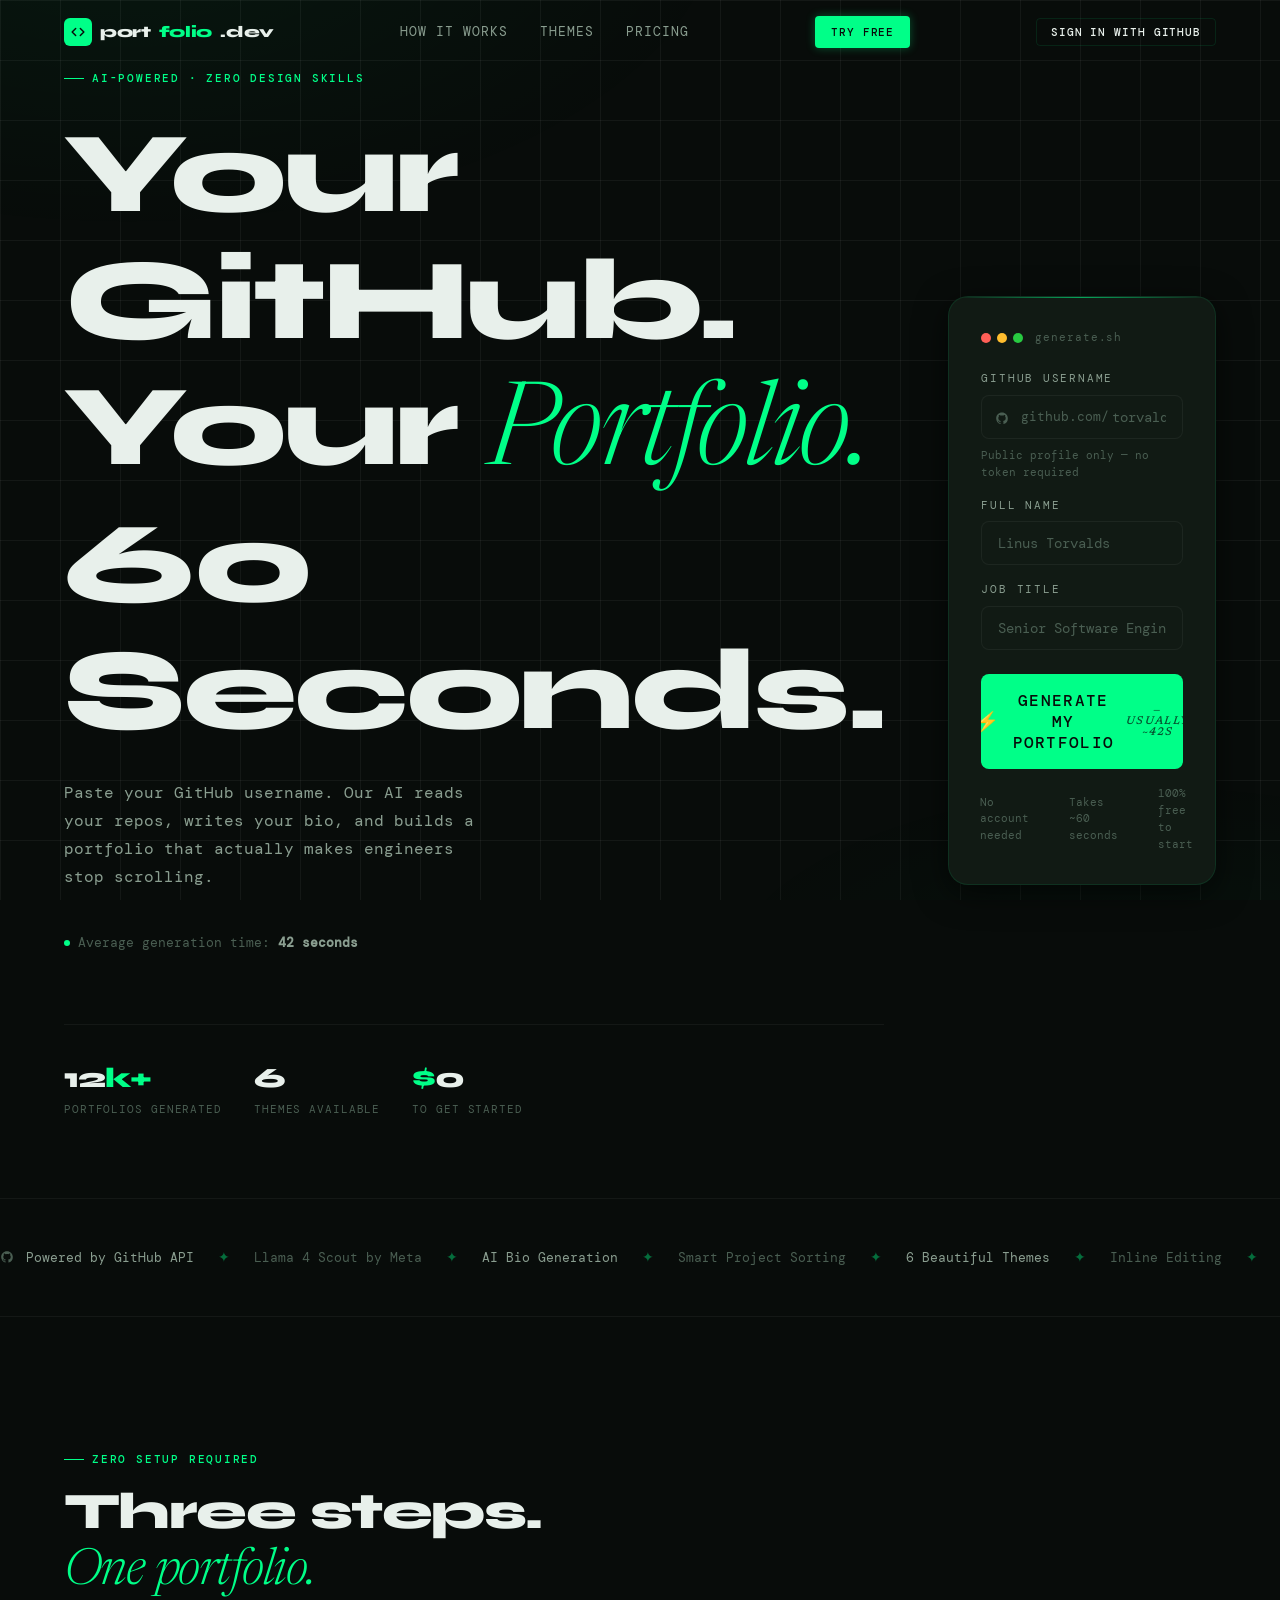
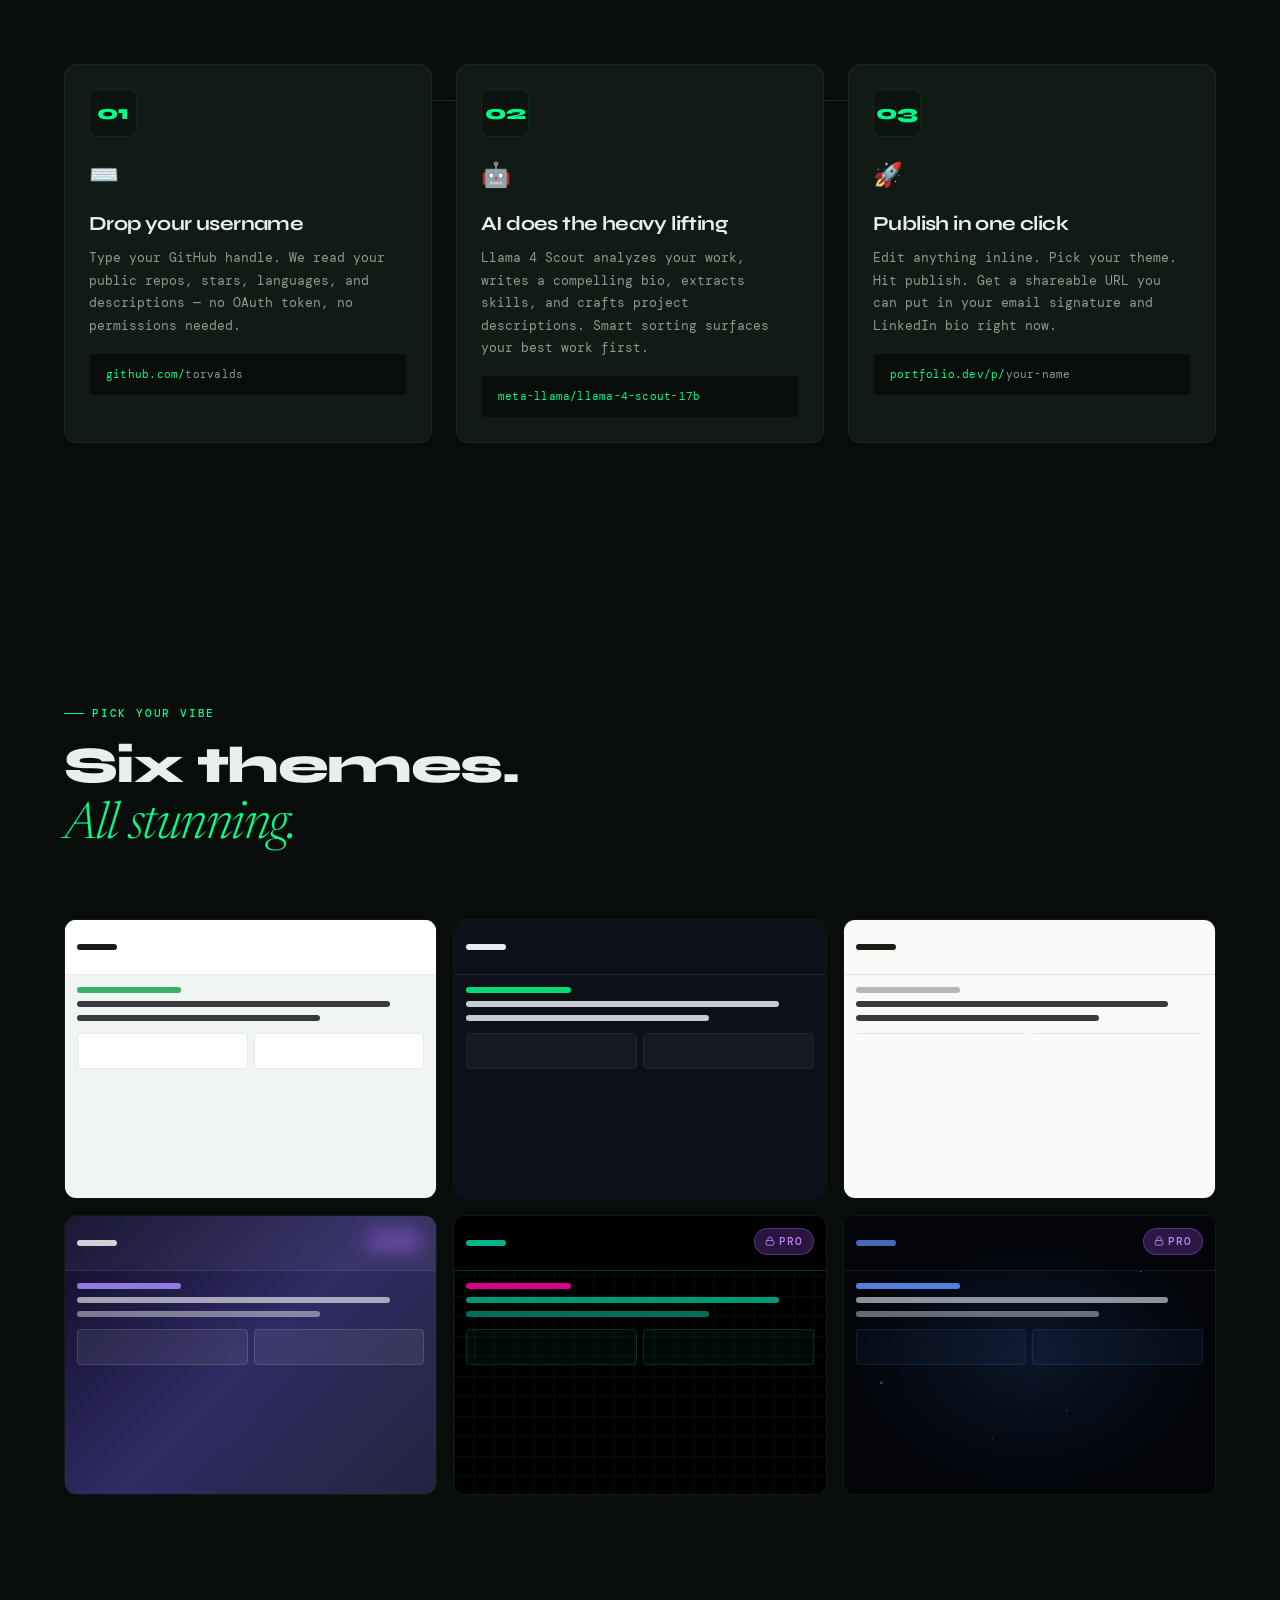
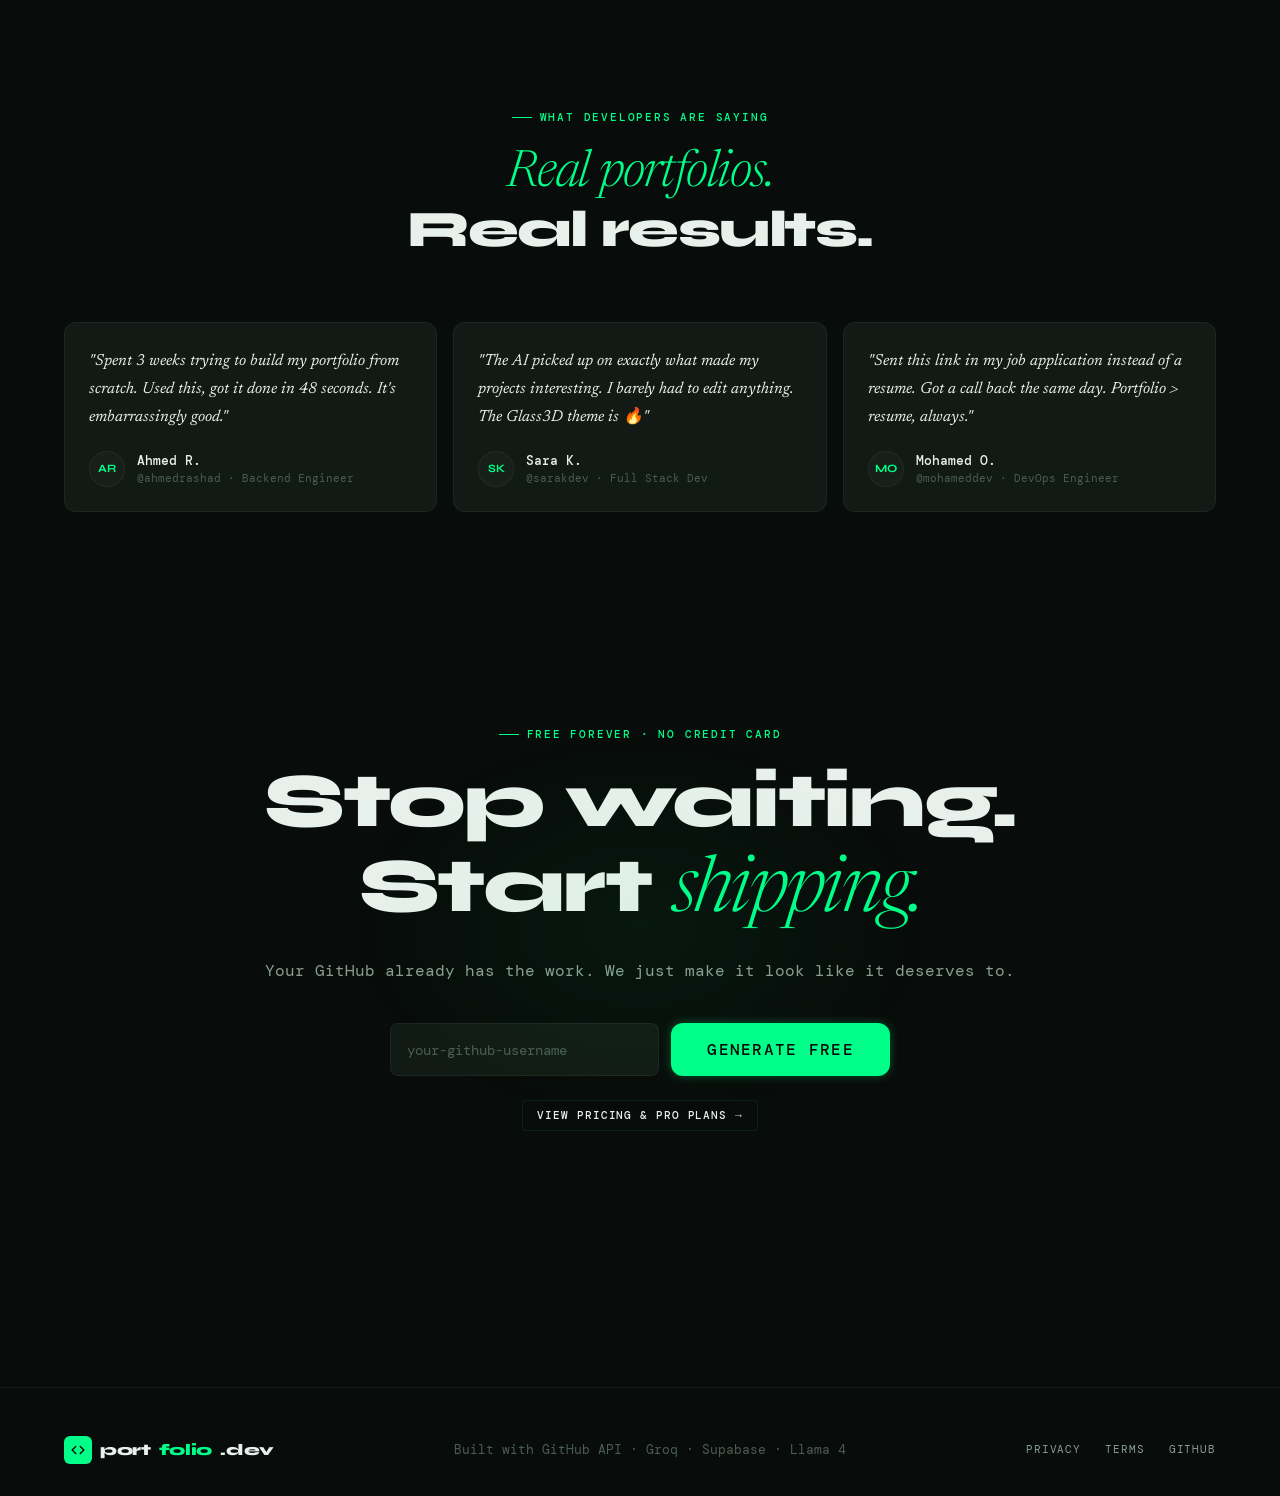
==== commit 21d5cbc6: "revert: restore stable version before review changes" ====
--- a/index.html
+++ b/index.html
@@ -14,315 +14,870 @@
   <!-- CSS -->
   <link rel="stylesheet" href="css/main.css" />
 
+  <!-- Theme preload (default dark on landing) -->
   <style>
     /* ── Landing Page Specific Styles ────────────────────────── */
 
+    /* ─ Nav ───────────────────────────────────────────────────── */
     .nav-logo-icon {
-      width: 28px; height: 28px;
+      width: 28px;
+      height: 28px;
       background: var(--clr-accent);
       border-radius: 6px;
-      display: grid; place-items: center;
-    }
-    .nav-logo-icon svg { width: 14px; height: 14px; color: var(--clr-bg); }
-
+      display: grid;
+      place-items: center;
+    }
+
+    .nav-logo-icon svg {
+      width: 14px;
+      height: 14px;
+      color: var(--clr-bg);
+    }
+
+    /* ─ Hero ──────────────────────────────────────────────────── */
     .hero {
       min-height: 100vh;
-      display: flex; align-items: center;
-      padding-top: var(--nav-h); padding-bottom: var(--sp-20);
-      position: relative; z-index: 1;
-    }
+      display: flex;
+      align-items: center;
+      padding-top: var(--nav-h);
+      padding-bottom: var(--sp-20);
+      position: relative;
+      z-index: 1;
+    }
+
     .hero__inner {
-      display: grid; grid-template-columns: 1fr 1fr;
-      gap: var(--sp-16); align-items: center;
-    }
-    .hero__eyebrow { margin-bottom: var(--sp-6); }
+      display: grid;
+      grid-template-columns: 1fr 1fr;
+      gap: var(--sp-16);
+      align-items: center;
+    }
+
+    .hero__eyebrow {
+      margin-bottom: var(--sp-6);
+    }
+
     .hero__title {
-      font-family: var(--font-display); font-weight: 800;
-      font-size: var(--fs-hero); line-height: var(--lh-tight);
-      letter-spacing: var(--ls-tight); margin-bottom: var(--sp-6);
-    }
+      font-family: var(--font-display);
+      font-weight: 800;
+      font-size: var(--fs-hero);
+      line-height: var(--lh-tight);
+      letter-spacing: var(--ls-tight);
+      margin-bottom: var(--sp-6);
+    }
+
     .hero__title em {
-      font-family: var(--font-serif); font-style: italic;
-      font-weight: 300; color: var(--clr-accent);
-    }
+      font-family: var(--font-serif);
+      font-style: italic;
+      font-weight: 300;
+      color: var(--clr-accent);
+    }
+
     .hero__sub {
-      font-size: var(--fs-md); color: var(--clr-text-2);
-      line-height: var(--lh-loose); max-width: 420px; margin-bottom: var(--sp-10);
-    }
+      font-size: var(--fs-md);
+      color: var(--clr-text-2);
+      line-height: var(--lh-loose);
+      max-width: 420px;
+      margin-bottom: var(--sp-10);
+    }
+
     .hero__timer {
-      display: inline-flex; align-items: center; gap: var(--sp-2);
-      font-size: var(--fs-sm); color: var(--clr-text-3); margin-bottom: var(--sp-8);
-    }
-    .hero__timer .dot-live { width: 6px; height: 6px; }
-
+      display: inline-flex;
+      align-items: center;
+      gap: var(--sp-2);
+      font-size: var(--fs-sm);
+      color: var(--clr-text-3);
+      margin-bottom: var(--sp-8);
+    }
+
+    .hero__timer .dot-live {
+      width: 6px;
+      height: 6px;
+    }
+
+    /* ─ Hero Form Card ────────────────────────────────────────── */
     .hero-form-card {
-      background: var(--clr-bg-3); border: 1px solid var(--clr-border);
-      border-radius: var(--radius-xl); padding: var(--sp-8);
-      position: relative; overflow: hidden; box-shadow: var(--shadow-lg);
-    }
+      background: var(--clr-bg-3);
+      border: 1px solid var(--clr-border);
+      border-radius: var(--radius-xl);
+      padding: var(--sp-8);
+      position: relative;
+      overflow: hidden;
+      box-shadow: var(--shadow-lg);
+    }
+
     .hero-form-card::before {
-      content: ''; position: absolute; top: 0; left: 0; right: 0; height: 1px;
+      content: '';
+      position: absolute;
+      top: 0;
+      left: 0;
+      right: 0;
+      height: 1px;
       background: linear-gradient(90deg, transparent, var(--clr-accent), transparent);
       opacity: 0.6;
     }
+
     .hero-form-card__header {
-      display: flex; align-items: center; gap: var(--sp-3); margin-bottom: var(--sp-6);
-    }
-    .terminal-dots { display: flex; gap: 6px; }
-    .terminal-dots span { width: 10px; height: 10px; border-radius: 50%; background: var(--clr-text-3); }
+      display: flex;
+      align-items: center;
+      gap: var(--sp-3);
+      margin-bottom: var(--sp-6);
+    }
+
+    .terminal-dots {
+      display: flex;
+      gap: 6px;
+    }
+
+    .terminal-dots span {
+      width: 10px;
+      height: 10px;
+      border-radius: 50%;
+      background: var(--clr-text-3);
+    }
+
     .terminal-dots span:nth-child(1) { background: #FF5F57; }
     .terminal-dots span:nth-child(2) { background: #FFBD2E; }
     .terminal-dots span:nth-child(3) { background: #28CA41; }
-    .terminal-title { font-size: var(--fs-xs); color: var(--clr-text-3); letter-spacing: var(--ls-wide); }
-
-    .form-inputs { display: flex; flex-direction: column; gap: var(--sp-4); margin-bottom: var(--sp-6); }
-
-    .github-input-wrap { position: relative; }
+
+    .terminal-title {
+      font-size: var(--fs-xs);
+      color: var(--clr-text-3);
+      letter-spacing: var(--ls-wide);
+    }
+
+    .form-inputs {
+      display: flex;
+      flex-direction: column;
+      gap: var(--sp-4);
+      margin-bottom: var(--sp-6);
+    }
+
+    /* GitHub username input with prefix */
+    .github-input-wrap {
+      position: relative;
+    }
+
     .github-prefix {
-      position: absolute; left: 14px; top: 50%; transform: translateY(-50%);
-      font-size: var(--fs-sm); color: var(--clr-text-3);
-      pointer-events: none; user-select: none;
-    }
-    .github-prefix svg { display: inline; vertical-align: middle; margin-right: 4px; }
-    #input-github { padding-left: 130px; }
-
+      position: absolute;
+      left: 14px;
+      top: 50%;
+      transform: translateY(-50%);
+      font-size: var(--fs-sm);
+      color: var(--clr-text-3);
+      pointer-events: none;
+      user-select: none;
+    }
+
+    .github-prefix svg {
+      display: inline;
+      vertical-align: middle;
+      margin-right: 4px;
+    }
+
+    #input-github {
+      padding-left: 130px;
+    }
+
+    /* Generate button — big CTA */
     .btn-generate {
-      width: 100%; padding: 16px;
-      background: var(--clr-accent); color: var(--clr-text-inv);
-      font-family: var(--font-body); font-size: var(--fs-md); font-weight: 500;
-      letter-spacing: var(--ls-wide); text-transform: uppercase;
-      border-radius: var(--radius-md); border: none; cursor: pointer;
-      position: relative; overflow: hidden;
+      width: 100%;
+      padding: 16px;
+      background: var(--clr-accent);
+      color: var(--clr-text-inv);
+      font-family: var(--font-body);
+      font-size: var(--fs-md);
+      font-weight: 500;
+      letter-spacing: var(--ls-wide);
+      text-transform: uppercase;
+      border-radius: var(--radius-md);
+      border: none;
+      cursor: pointer;
+      position: relative;
+      overflow: hidden;
       transition: box-shadow var(--dur-base) var(--ease-out), transform var(--dur-fast) var(--ease-out);
       animation: glow-pulse 3s ease-in-out infinite;
     }
-    .btn-generate:hover { box-shadow: 0 0 40px rgba(0,255,136,0.4); animation: none; }
-    .btn-generate:active { transform: scale(0.98); }
-    .btn-generate__inner { display: flex; align-items: center; justify-content: center; gap: var(--sp-3); }
-    .btn-generate__icon { font-size: 1.2em; }
-    .btn-generate__timer { font-size: var(--fs-xs); opacity: 0.7; font-style: italic; font-family: var(--font-serif); }
-
+
+    .btn-generate:hover {
+      box-shadow: 0 0 40px rgba(0,255,136,0.4);
+      animation: none;
+    }
+
+    .btn-generate:active {
+      transform: scale(0.98);
+    }
+
+    .btn-generate__inner {
+      display: flex;
+      align-items: center;
+      justify-content: center;
+      gap: var(--sp-3);
+    }
+
+    .btn-generate__icon {
+      font-size: 1.2em;
+    }
+
+    .btn-generate__timer {
+      font-size: var(--fs-xs);
+      opacity: 0.7;
+      font-style: italic;
+      font-family: var(--font-serif);
+    }
+
+    /* Form meta */
     .form-meta {
-      display: flex; align-items: center; justify-content: center;
-      gap: var(--sp-4); margin-top: var(--sp-4);
-    }
+      display: flex;
+      align-items: center;
+      justify-content: center;
+      gap: var(--sp-4);
+      margin-top: var(--sp-4);
+    }
+
     .form-meta__item {
-      display: flex; align-items: center; gap: var(--sp-2);
-      font-size: var(--fs-xs); color: var(--clr-text-3);
-    }
-    .form-meta__item svg { color: var(--clr-accent); opacity: 0.7; }
-    .form-meta__sep { width: 3px; height: 3px; border-radius: 50%; background: var(--clr-text-3); }
-
+      display: flex;
+      align-items: center;
+      gap: var(--sp-2);
+      font-size: var(--fs-xs);
+      color: var(--clr-text-3);
+    }
+
+    .form-meta__item svg {
+      color: var(--clr-accent);
+      opacity: 0.7;
+    }
+
+    .form-meta__sep {
+      width: 3px;
+      height: 3px;
+      border-radius: 50%;
+      background: var(--clr-text-3);
+    }
+
+    /* ─ Error state under form ────────────────────────────────── */
     .form-error {
-      display: none; align-items: center; gap: var(--sp-2);
+      display: none;
+      align-items: center;
+      gap: var(--sp-2);
       padding: 10px 14px;
-      background: rgba(255,79,79,0.08); border: 1px solid rgba(255,79,79,0.2);
-      border-radius: var(--radius-md); font-size: var(--fs-sm); color: var(--clr-error);
+      background: rgba(255,79,79,0.08);
+      border: 1px solid rgba(255,79,79,0.2);
+      border-radius: var(--radius-md);
+      font-size: var(--fs-sm);
+      color: var(--clr-error);
       margin-top: var(--sp-3);
     }
+
     .form-error.is-visible { display: flex; }
 
+    /* ─ Stats strip ───────────────────────────────────────────── */
     .stats-strip {
-      display: flex; gap: var(--sp-8); margin-top: var(--sp-10);
-      padding-top: var(--sp-8); border-top: 1px solid var(--clr-border-dim);
-    }
+      display: flex;
+      gap: var(--sp-8);
+      margin-top: var(--sp-10);
+      padding-top: var(--sp-8);
+      border-top: 1px solid var(--clr-border-dim);
+    }
+
     .stat-item__value {
-      font-family: var(--font-display); font-weight: 800;
-      font-size: var(--fs-xl); color: var(--clr-text); letter-spacing: var(--ls-tight);
-    }
-    .stat-item__value span { color: var(--clr-accent); }
+      font-family: var(--font-display);
+      font-weight: 800;
+      font-size: var(--fs-xl);
+      color: var(--clr-text);
+      letter-spacing: var(--ls-tight);
+    }
+
+    .stat-item__value span {
+      color: var(--clr-accent);
+    }
+
     .stat-item__label {
-      font-size: var(--fs-xs); color: var(--clr-text-3);
-      letter-spacing: var(--ls-wide); text-transform: uppercase; margin-top: 2px;
-    }
-
+      font-size: var(--fs-xs);
+      color: var(--clr-text-3);
+      letter-spacing: var(--ls-wide);
+      text-transform: uppercase;
+      margin-top: 2px;
+    }
+
+    /* ─ Scrolling marquee ─────────────────────────────────────── */
     .marquee-section {
-      padding: var(--sp-12) 0; overflow: hidden;
-      border-top: 1px solid var(--clr-border-dim); border-bottom: 1px solid var(--clr-border-dim);
-      position: relative; z-index: 1;
-    }
-    /* [FIX] الـ marquee duplicate موجود manually في الـ HTML — التعليق كان مضلّل */
+      padding: var(--sp-12) 0;
+      overflow: hidden;
+      border-top: 1px solid var(--clr-border-dim);
+      border-bottom: 1px solid var(--clr-border-dim);
+      position: relative;
+      z-index: 1;
+    }
+
     .marquee-track {
-      display: flex; gap: var(--sp-6); width: max-content;
+      display: flex;
+      gap: var(--sp-6);
+      width: max-content;
       animation: marquee 30s linear infinite;
     }
+
     .marquee-track:hover { animation-play-state: paused; }
+
     .marquee-item {
-      display: flex; align-items: center; gap: var(--sp-3);
-      white-space: nowrap; font-size: var(--fs-sm); color: var(--clr-text-3);
-    }
-    .marquee-item strong { font-weight: 400; color: var(--clr-text-2); }
-    .marquee-divider { color: var(--clr-accent); opacity: 0.4; }
+      display: flex;
+      align-items: center;
+      gap: var(--sp-3);
+      white-space: nowrap;
+      font-size: var(--fs-sm);
+      color: var(--clr-text-3);
+    }
+
+    .marquee-item strong {
+      font-weight: 400;
+      color: var(--clr-text-2);
+    }
+
+    .marquee-divider {
+      color: var(--clr-accent);
+      opacity: 0.4;
+    }
+
     @keyframes marquee {
       from { transform: translateX(0); }
       to   { transform: translateX(-50%); }
     }
 
-    .how-section { padding: var(--sp-32) 0; position: relative; z-index: 1; }
-    .section-header { margin-bottom: var(--sp-16); }
+    /* ─ How It Works ──────────────────────────────────────────── */
+    .how-section {
+      padding: var(--sp-32) 0;
+      position: relative;
+      z-index: 1;
+    }
+
+    .section-header {
+      margin-bottom: var(--sp-16);
+    }
+
     .section-title {
-      font-family: var(--font-display); font-weight: 800;
-      font-size: clamp(2rem, 4vw, 3.25rem); line-height: var(--lh-tight);
-      letter-spacing: var(--ls-tight); margin-top: var(--sp-4);
-    }
-    .section-title em { font-family: var(--font-serif); font-style: italic; font-weight: 300; color: var(--clr-accent); }
-    .steps-grid { display: grid; grid-template-columns: repeat(3, 1fr); gap: var(--sp-6); position: relative; }
+      font-family: var(--font-display);
+      font-weight: 800;
+      font-size: clamp(2rem, 4vw, 3.25rem);
+      line-height: var(--lh-tight);
+      letter-spacing: var(--ls-tight);
+      margin-top: var(--sp-4);
+    }
+
+    .section-title em {
+      font-family: var(--font-serif);
+      font-style: italic;
+      font-weight: 300;
+      color: var(--clr-accent);
+    }
+
+    .steps-grid {
+      display: grid;
+      grid-template-columns: repeat(3, 1fr);
+      gap: var(--sp-6);
+      position: relative;
+    }
+
+    /* Connector line between steps */
     .steps-grid::before {
-      content: ''; position: absolute; top: 36px;
-      left: calc(33.33% - 24px); right: calc(33.33% - 24px); height: 1px;
+      content: '';
+      position: absolute;
+      top: 36px;
+      left: calc(33.33% - 24px);
+      right: calc(33.33% - 24px);
+      height: 1px;
       background: linear-gradient(90deg, var(--clr-border), var(--clr-accent) 50%, var(--clr-border));
       z-index: 0;
     }
+
     .step-card {
-      background: var(--clr-bg-3); border: 1px solid var(--clr-border-dim);
-      border-radius: var(--radius-lg); padding: var(--sp-6); position: relative;
+      background: var(--clr-bg-3);
+      border: 1px solid var(--clr-border-dim);
+      border-radius: var(--radius-lg);
+      padding: var(--sp-6);
+      position: relative;
       transition: border-color var(--dur-base) var(--ease-out), transform var(--dur-base) var(--ease-out);
     }
-    .step-card:hover { border-color: var(--clr-border); transform: translateY(-4px); }
+
+    .step-card:hover {
+      border-color: var(--clr-border);
+      transform: translateY(-4px);
+    }
+
     .step-num {
-      width: 48px; height: 48px; background: var(--clr-bg-2);
-      border: 1px solid var(--clr-border); border-radius: var(--radius-md);
-      display: flex; align-items: center; justify-content: center;
-      font-family: var(--font-display); font-weight: 800; font-size: var(--fs-lg);
-      color: var(--clr-accent); margin-bottom: var(--sp-5); position: relative; z-index: 1;
-    }
-    .step-icon { font-size: 1.5rem; margin-bottom: var(--sp-4); }
-    .step-title { font-family: var(--font-display); font-weight: 700; font-size: var(--fs-lg); margin-bottom: var(--sp-2); letter-spacing: var(--ls-tight); }
-    .step-desc { font-size: var(--fs-sm); color: var(--clr-text-2); line-height: var(--lh-loose); }
+      width: 48px;
+      height: 48px;
+      background: var(--clr-bg-2);
+      border: 1px solid var(--clr-border);
+      border-radius: var(--radius-md);
+      display: flex;
+      align-items: center;
+      justify-content: center;
+      font-family: var(--font-display);
+      font-weight: 800;
+      font-size: var(--fs-lg);
+      color: var(--clr-accent);
+      margin-bottom: var(--sp-5);
+      position: relative;
+      z-index: 1;
+    }
+
+    .step-icon {
+      font-size: 1.5rem;
+      margin-bottom: var(--sp-4);
+    }
+
+    .step-title {
+      font-family: var(--font-display);
+      font-weight: 700;
+      font-size: var(--fs-lg);
+      margin-bottom: var(--sp-2);
+      letter-spacing: var(--ls-tight);
+    }
+
+    .step-desc {
+      font-size: var(--fs-sm);
+      color: var(--clr-text-2);
+      line-height: var(--lh-loose);
+    }
+
     .step-code {
-      margin-top: var(--sp-4); padding: var(--sp-3) var(--sp-4);
-      background: var(--clr-bg); border: 1px solid var(--clr-border-dim);
-      border-radius: var(--radius-sm); font-size: var(--fs-xs); color: var(--clr-accent); letter-spacing: 0.02em;
-    }
-
-    .themes-section { padding: var(--sp-32) 0; position: relative; z-index: 1; }
-    .themes-grid { display: grid; grid-template-columns: repeat(3, 1fr); gap: var(--sp-4); margin-top: var(--sp-10); }
+      margin-top: var(--sp-4);
+      padding: var(--sp-3) var(--sp-4);
+      background: var(--clr-bg);
+      border: 1px solid var(--clr-border-dim);
+      border-radius: var(--radius-sm);
+      font-size: var(--fs-xs);
+      color: var(--clr-accent);
+      letter-spacing: 0.02em;
+    }
+
+    /* ─ Themes Showcase ───────────────────────────────────────── */
+    .themes-section {
+      padding: var(--sp-32) 0;
+      position: relative;
+      z-index: 1;
+    }
+
+    .themes-grid {
+      display: grid;
+      grid-template-columns: repeat(3, 1fr);
+      gap: var(--sp-4);
+      margin-top: var(--sp-10);
+    }
+
     .theme-card {
-      border-radius: var(--radius-lg); overflow: hidden; aspect-ratio: 4/3;
-      position: relative; cursor: pointer; border: 1px solid var(--clr-border-dim);
+      border-radius: var(--radius-lg);
+      overflow: hidden;
+      aspect-ratio: 4/3;
+      position: relative;
+      cursor: pointer;
+      border: 1px solid var(--clr-border-dim);
       transition: transform var(--dur-base) var(--ease-out), border-color var(--dur-base);
     }
-    .theme-card:hover { transform: scale(1.02); border-color: var(--clr-border); }
-    .theme-card__preview { width: 100%; height: 100%; position: relative; }
-    .theme-preview--light { background: #F0F4F2; }
-    .theme-preview--light .preview-nav { background: #fff; border-bottom: 1px solid #e5e9e7; }
+
+    .theme-card:hover {
+      transform: scale(1.02);
+      border-color: var(--clr-border);
+    }
+
+    .theme-card__preview {
+      width: 100%;
+      height: 100%;
+      position: relative;
+    }
+
+    /* Light theme preview */
+    .theme-preview--light {
+      background: #F0F4F2;
+    }
+    .theme-preview--light .preview-nav {
+      background: #fff;
+      border-bottom: 1px solid #e5e9e7;
+    }
     .theme-preview--light .preview-text { background: #1a1a1a; }
     .theme-preview--light .preview-text.accent { background: #16A34A; }
     .theme-preview--light .preview-card { background: #fff; border: 1px solid #e5e9e7; }
-    .theme-preview--dark { background: #0D1117; }
-    .theme-preview--dark .preview-nav { background: #0D1117; border-bottom: 1px solid #21262D; }
+
+    /* Dark theme preview */
+    .theme-preview--dark {
+      background: #0D1117;
+    }
+    .theme-preview--dark .preview-nav {
+      background: #0D1117;
+      border-bottom: 1px solid #21262D;
+    }
     .theme-preview--dark .preview-text { background: #E6EDF3; }
     .theme-preview--dark .preview-text.accent { background: #00FF88; }
     .theme-preview--dark .preview-card { background: #161B22; border: 1px solid #21262D; }
-    .theme-preview--minimal { background: #FAFAF9; }
-    .theme-preview--minimal .preview-nav { background: transparent; border-bottom: 1px solid #E7E5E4; }
+
+    /* Minimal theme preview */
+    .theme-preview--minimal {
+      background: #FAFAF9;
+    }
+    .theme-preview--minimal .preview-nav {
+      background: transparent;
+      border-bottom: 1px solid #E7E5E4;
+    }
     .theme-preview--minimal .preview-text { background: #1C1917; }
     .theme-preview--minimal .preview-text.accent { background: #1C1917; opacity: 0.3; }
-    .theme-preview--minimal .preview-card { background: transparent; border: none; border-top: 1px solid #E7E5E4; }
-    .theme-preview--glass3d { background: linear-gradient(135deg, #0F0C29, #302B63, #24243E); }
-    .theme-preview--glass3d .preview-nav { background: rgba(255,255,255,0.05); backdrop-filter: blur(8px); border-bottom: 1px solid rgba(255,255,255,0.08); }
+    .theme-preview--minimal .preview-card {
+      background: transparent;
+      border: none;
+      border-top: 1px solid #E7E5E4;
+    }
+
+    /* Glass3D Pro preview */
+    .theme-preview--glass3d {
+      background: linear-gradient(135deg, #0F0C29, #302B63, #24243E);
+    }
+    .theme-preview--glass3d .preview-nav {
+      background: rgba(255,255,255,0.05);
+      backdrop-filter: blur(8px);
+      border-bottom: 1px solid rgba(255,255,255,0.08);
+    }
     .theme-preview--glass3d .preview-text { background: #fff; }
     .theme-preview--glass3d .preview-text.accent { background: #A78BFA; }
-    .theme-preview--glass3d .preview-card { background: rgba(255,255,255,0.07); border: 1px solid rgba(255,255,255,0.12); backdrop-filter: blur(4px); }
-    .theme-preview--cyberpunk { background: #000; background-image: linear-gradient(rgba(0,255,200,0.05) 1px, transparent 1px), linear-gradient(90deg, rgba(0,255,200,0.05) 1px, transparent 1px); background-size: 20px 20px; }
-    .theme-preview--cyberpunk .preview-nav { background: rgba(0,0,0,0.8); border-bottom: 1px solid rgba(0,255,200,0.2); }
+    .theme-preview--glass3d .preview-card {
+      background: rgba(255,255,255,0.07);
+      border: 1px solid rgba(255,255,255,0.12);
+      backdrop-filter: blur(4px);
+    }
+
+    /* Cyberpunk Pro preview */
+    .theme-preview--cyberpunk {
+      background: #000;
+      background-image: linear-gradient(rgba(0,255,200,0.05) 1px, transparent 1px),
+                        linear-gradient(90deg, rgba(0,255,200,0.05) 1px, transparent 1px);
+      background-size: 20px 20px;
+    }
+    .theme-preview--cyberpunk .preview-nav {
+      background: rgba(0,0,0,0.8);
+      border-bottom: 1px solid rgba(0,255,200,0.2);
+    }
     .theme-preview--cyberpunk .preview-text { background: #00FFC8; }
     .theme-preview--cyberpunk .preview-text.accent { background: #FF00A0; }
-    .theme-preview--cyberpunk .preview-card { background: rgba(0,255,200,0.04); border: 1px solid rgba(0,255,200,0.15); }
-    .theme-preview--space { background: #020409; background-image: radial-gradient(ellipse at center, #0A1628 0%, #020409 70%); }
-    .theme-preview--space::before { content: ''; position: absolute; inset: 0; background-image: radial-gradient(1px 1px at 20% 30%, rgba(255,255,255,0.6) 0%, transparent 100%), radial-gradient(1px 1px at 60% 70%, rgba(255,255,255,0.4) 0%, transparent 100%), radial-gradient(1px 1px at 80% 20%, rgba(255,255,255,0.5) 0%, transparent 100%), radial-gradient(1px 1px at 40% 80%, rgba(255,255,255,0.3) 0%, transparent 100%), radial-gradient(2px 2px at 10% 60%, rgba(255,255,255,0.4) 0%, transparent 100%); }
-    .theme-preview--space .preview-nav { background: rgba(2,4,9,0.6); border-bottom: 1px solid rgba(100,150,255,0.15); }
+    .theme-preview--cyberpunk .preview-card {
+      background: rgba(0,255,200,0.04);
+      border: 1px solid rgba(0,255,200,0.15);
+    }
+
+    /* Space Pro preview */
+    .theme-preview--space {
+      background: #020409;
+      background-image: radial-gradient(ellipse at center, #0A1628 0%, #020409 70%);
+    }
+    .theme-preview--space::before {
+      content: '';
+      position: absolute;
+      inset: 0;
+      background-image: radial-gradient(1px 1px at 20% 30%, rgba(255,255,255,0.6) 0%, transparent 100%),
+                        radial-gradient(1px 1px at 60% 70%, rgba(255,255,255,0.4) 0%, transparent 100%),
+                        radial-gradient(1px 1px at 80% 20%, rgba(255,255,255,0.5) 0%, transparent 100%),
+                        radial-gradient(1px 1px at 40% 80%, rgba(255,255,255,0.3) 0%, transparent 100%),
+                        radial-gradient(2px 2px at 10% 60%, rgba(255,255,255,0.4) 0%, transparent 100%);
+    }
+    .theme-preview--space .preview-nav {
+      background: rgba(2,4,9,0.6);
+      border-bottom: 1px solid rgba(100,150,255,0.15);
+    }
     .theme-preview--space .preview-text { background: #E8F0FF; }
     .theme-preview--space .preview-text.accent { background: #6496FF; }
-    .theme-preview--space .preview-card { background: rgba(100,150,255,0.05); border: 1px solid rgba(100,150,255,0.12); }
-    .preview-nav { height: 20%; display: flex; align-items: center; padding: 0 12px; gap: 8px; }
-    .preview-dot { width: 6px; height: 6px; border-radius: 50%; }
-    .preview-body { padding: 12px; display: flex; flex-direction: column; gap: 8px; }
-    .preview-text { height: 6px; border-radius: 3px; opacity: 0.85; }
+    .theme-preview--space .preview-card {
+      background: rgba(100,150,255,0.05);
+      border: 1px solid rgba(100,150,255,0.12);
+    }
+
+    /* Generic preview UI elements */
+    .preview-nav {
+      height: 20%;
+      display: flex;
+      align-items: center;
+      padding: 0 12px;
+      gap: 8px;
+    }
+
+    .preview-dot {
+      width: 6px;
+      height: 6px;
+      border-radius: 50%;
+    }
+
+    .preview-body {
+      padding: 12px;
+      display: flex;
+      flex-direction: column;
+      gap: 8px;
+    }
+
+    .preview-text {
+      height: 6px;
+      border-radius: 3px;
+      opacity: 0.85;
+    }
+
     .preview-text.short { width: 40%; }
     .preview-text.medium { width: 70%; }
     .preview-text.long { width: 90%; }
     .preview-text.accent { width: 30%; }
-    .preview-cards { display: grid; grid-template-columns: 1fr 1fr; gap: 6px; margin-top: 4px; }
-    .preview-card { height: 36px; border-radius: 4px; }
+
+    .preview-cards {
+      display: grid;
+      grid-template-columns: 1fr 1fr;
+      gap: 6px;
+      margin-top: 4px;
+    }
+
+    .preview-card {
+      height: 36px;
+      border-radius: 4px;
+    }
+
     .theme-card__overlay {
-      position: absolute; inset: 0;
+      position: absolute;
+      inset: 0;
       background: linear-gradient(to top, rgba(0,0,0,0.7) 0%, transparent 60%);
-      display: flex; flex-direction: column; justify-content: flex-end;
-      padding: var(--sp-4); opacity: 0; transition: opacity var(--dur-base) var(--ease-out);
-    }
-    .theme-card:hover .theme-card__overlay { opacity: 1; }
-    .theme-card__name { font-family: var(--font-display); font-weight: 700; font-size: var(--fs-md); color: #fff; letter-spacing: var(--ls-tight); }
+      display: flex;
+      flex-direction: column;
+      justify-content: flex-end;
+      padding: var(--sp-4);
+      opacity: 0;
+      transition: opacity var(--dur-base) var(--ease-out);
+    }
+
+    .theme-card:hover .theme-card__overlay {
+      opacity: 1;
+    }
+
+    .theme-card__name {
+      font-family: var(--font-display);
+      font-weight: 700;
+      font-size: var(--fs-md);
+      color: #fff;
+      letter-spacing: var(--ls-tight);
+    }
+
     .theme-card__badge {
-      font-size: var(--fs-xs); padding: 2px 8px; border-radius: var(--radius-full);
-      display: inline-block; margin-bottom: var(--sp-2); font-weight: 500;
-      text-transform: uppercase; letter-spacing: var(--ls-wide);
-    }
-    .badge-free { background: rgba(0,255,136,0.2); color: var(--clr-accent); border: 1px solid rgba(0,255,136,0.3); }
-    .badge-pro  { background: rgba(168,85,247,0.2); color: #C084FC; border: 1px solid rgba(168,85,247,0.3); }
-    .theme-card--pro .theme-card__preview { position: relative; }
+      font-size: var(--fs-xs);
+      padding: 2px 8px;
+      border-radius: var(--radius-full);
+      display: inline-block;
+      margin-bottom: var(--sp-2);
+      font-weight: 500;
+      text-transform: uppercase;
+      letter-spacing: var(--ls-wide);
+    }
+
+    .badge-free {
+      background: rgba(0,255,136,0.2);
+      color: var(--clr-accent);
+      border: 1px solid rgba(0,255,136,0.3);
+    }
+
+    .badge-pro {
+      background: rgba(168,85,247,0.2);
+      color: #C084FC;
+      border: 1px solid rgba(168,85,247,0.3);
+    }
+
+    /* Pro lock overlay */
+    .theme-card--pro .theme-card__preview {
+      position: relative;
+    }
+
     .pro-lock {
-      position: absolute; top: var(--sp-3); right: var(--sp-3);
-      background: rgba(168,85,247,0.25); border: 1px solid rgba(168,85,247,0.4);
-      border-radius: var(--radius-full); padding: 4px 10px;
-      font-size: var(--fs-xs); color: #C084FC;
-      display: flex; align-items: center; gap: 4px; font-weight: 500;
-      letter-spacing: var(--ls-wide); text-transform: uppercase; backdrop-filter: blur(4px);
-    }
-    .pro-lock svg { width: 10px; height: 10px; }
-
-    .proof-section { padding: var(--sp-20) 0; position: relative; z-index: 1; }
-    .proof-grid { display: grid; grid-template-columns: repeat(3, 1fr); gap: var(--sp-4); }
+      position: absolute;
+      top: var(--sp-3);
+      right: var(--sp-3);
+      background: rgba(168,85,247,0.25);
+      border: 1px solid rgba(168,85,247,0.4);
+      border-radius: var(--radius-full);
+      padding: 4px 10px;
+      font-size: var(--fs-xs);
+      color: #C084FC;
+      display: flex;
+      align-items: center;
+      gap: 4px;
+      font-weight: 500;
+      letter-spacing: var(--ls-wide);
+      text-transform: uppercase;
+      backdrop-filter: blur(4px);
+    }
+
+    .pro-lock svg {
+      width: 10px;
+      height: 10px;
+    }
+
+    /* ─ Social Proof ──────────────────────────────────────────── */
+    .proof-section {
+      padding: var(--sp-20) 0;
+      position: relative;
+      z-index: 1;
+    }
+
+    .proof-grid {
+      display: grid;
+      grid-template-columns: repeat(3, 1fr);
+      gap: var(--sp-4);
+    }
+
     .proof-card {
-      background: var(--clr-bg-3); border: 1px solid var(--clr-border-dim);
-      border-radius: var(--radius-lg); padding: var(--sp-6);
+      background: var(--clr-bg-3);
+      border: 1px solid var(--clr-border-dim);
+      border-radius: var(--radius-lg);
+      padding: var(--sp-6);
       transition: border-color var(--dur-base) var(--ease-out);
     }
-    .proof-card:hover { border-color: var(--clr-border); }
-    .proof-quote { font-family: var(--font-serif); font-style: italic; font-size: var(--fs-md); color: var(--clr-text); line-height: var(--lh-loose); margin-bottom: var(--sp-5); }
-    .proof-author { display: flex; align-items: center; gap: var(--sp-3); }
+
+    .proof-card:hover {
+      border-color: var(--clr-border);
+    }
+
+    .proof-quote {
+      font-family: var(--font-serif);
+      font-style: italic;
+      font-size: var(--fs-md);
+      color: var(--clr-text);
+      line-height: var(--lh-loose);
+      margin-bottom: var(--sp-5);
+    }
+
+    .proof-author {
+      display: flex;
+      align-items: center;
+      gap: var(--sp-3);
+    }
+
     .proof-avatar {
-      width: 36px; height: 36px; border-radius: 50%;
-      background: var(--clr-surface); border: 1px solid var(--clr-border-dim);
-      display: flex; align-items: center; justify-content: center;
-      font-family: var(--font-display); font-weight: 700; font-size: var(--fs-xs);
-      color: var(--clr-accent); flex-shrink: 0;
-    }
-    .proof-name { font-size: var(--fs-sm); font-weight: 500; color: var(--clr-text); }
-    .proof-handle { font-size: var(--fs-xs); color: var(--clr-text-3); }
-
-    .cta-section { padding: var(--sp-32) 0; position: relative; z-index: 1; text-align: center; }
+      width: 36px;
+      height: 36px;
+      border-radius: 50%;
+      background: var(--clr-surface);
+      border: 1px solid var(--clr-border-dim);
+      display: flex;
+      align-items: center;
+      justify-content: center;
+      font-family: var(--font-display);
+      font-weight: 700;
+      font-size: var(--fs-xs);
+      color: var(--clr-accent);
+      flex-shrink: 0;
+    }
+
+    .proof-name {
+      font-size: var(--fs-sm);
+      font-weight: 500;
+      color: var(--clr-text);
+    }
+
+    .proof-handle {
+      font-size: var(--fs-xs);
+      color: var(--clr-text-3);
+    }
+
+    /* ─ Final CTA ─────────────────────────────────────────────── */
+    .cta-section {
+      padding: var(--sp-32) 0;
+      position: relative;
+      z-index: 1;
+      text-align: center;
+    }
+
     .cta-section::before {
-      content: ''; position: absolute; top: 50%; left: 50%; transform: translate(-50%, -50%);
-      width: 600px; height: 400px;
+      content: '';
+      position: absolute;
+      top: 50%;
+      left: 50%;
+      transform: translate(-50%, -50%);
+      width: 600px;
+      height: 400px;
       background: radial-gradient(ellipse, rgba(0,255,136,0.05) 0%, transparent 70%);
       pointer-events: none;
     }
-    .cta-title { font-family: var(--font-display); font-weight: 800; font-size: clamp(2.5rem, 6vw, 5rem); line-height: var(--lh-tight); letter-spacing: var(--ls-tight); margin-bottom: var(--sp-6); }
-    .cta-title em { font-family: var(--font-serif); font-style: italic; font-weight: 300; color: var(--clr-accent); }
-    .cta-sub { color: var(--clr-text-2); font-size: var(--fs-md); margin-bottom: var(--sp-10); }
-    .cta-form { display: flex; gap: var(--sp-3); max-width: 500px; margin-inline: auto; }
-    .cta-form .input { flex: 1; }
-
+
+    .cta-title {
+      font-family: var(--font-display);
+      font-weight: 800;
+      font-size: clamp(2.5rem, 6vw, 5rem);
+      line-height: var(--lh-tight);
+      letter-spacing: var(--ls-tight);
+      margin-bottom: var(--sp-6);
+    }
+
+    .cta-title em {
+      font-family: var(--font-serif);
+      font-style: italic;
+      font-weight: 300;
+      color: var(--clr-accent);
+    }
+
+    .cta-sub {
+      color: var(--clr-text-2);
+      font-size: var(--fs-md);
+      margin-bottom: var(--sp-10);
+    }
+
+    .cta-form {
+      display: flex;
+      gap: var(--sp-3);
+      max-width: 500px;
+      margin-inline: auto;
+    }
+
+    .cta-form .input {
+      flex: 1;
+    }
+
+    /* ─ Responsive ────────────────────────────────────────────── */
     @media (max-width: 1024px) {
-      .hero__inner { grid-template-columns: 1fr; gap: var(--sp-12); }
+      .hero__inner {
+        grid-template-columns: 1fr;
+        gap: var(--sp-12);
+      }
+
       .hero__sub { max-width: 100%; }
-      .themes-grid { grid-template-columns: repeat(2, 1fr); }
-      .themes-grid > *:last-child { grid-column: 1 / -1; }
-    }
+
+      .themes-grid {
+        grid-template-columns: repeat(2, 1fr);
+      }
+
+      .themes-grid > *:last-child {
+        grid-column: 1 / -1;
+      }
+    }
+
     @media (max-width: 768px) {
-      .steps-grid { grid-template-columns: 1fr; }
+      .steps-grid {
+        grid-template-columns: 1fr;
+      }
+
       .steps-grid::before { display: none; }
-      .proof-grid { grid-template-columns: 1fr; }
-      .themes-grid { grid-template-columns: 1fr; }
-      .cta-form { flex-direction: column; }
-      .stats-strip { gap: var(--sp-6); }
-      .form-meta { flex-wrap: wrap; }
-    }
+
+      .proof-grid {
+        grid-template-columns: 1fr;
+      }
+
+      .themes-grid {
+        grid-template-columns: 1fr;
+      }
+
+      .cta-form {
+        flex-direction: column;
+      }
+
+      .stats-strip {
+        gap: var(--sp-6);
+      }
+
+      .form-meta {
+        flex-wrap: wrap;
+      }
+    }
+
     @media (max-width: 480px) {
       .hero__title { font-size: clamp(2.5rem, 12vw, 4rem); }
     }
 
+    /* ── Auth hidden utility ──────────────────────────────────── */
     .hidden { display: none !important; }
   </style>
 </head>
@@ -334,6 +889,7 @@
     <div class="container">
       <div class="nav__inner">
 
+        <!-- Logo -->
         <a href="/" class="nav__logo" aria-label="Portfolio Generator home">
           <div class="nav-logo-icon" aria-hidden="true">
             <svg viewBox="0 0 24 24" fill="none" stroke="currentColor" stroke-width="2.5" stroke-linecap="round" stroke-linejoin="round">
@@ -344,23 +900,61 @@
           port<span>folio</span>.dev
         </a>
 
+        <!-- Links -->
         <div class="nav__links" role="list">
           <a href="#how-it-works" class="nav__link" role="listitem">How it works</a>
           <a href="#themes" class="nav__link" role="listitem">Themes</a>
           <a href="pricing.html" class="nav__link" role="listitem">Pricing</a>
         </div>
 
+        <!-- Actions -->
         <div class="nav__actions">
           <a href="#generate" class="btn btn-primary btn-sm">Try Free</a>
         </div>
 
         <!-- Auth Area -->
-        <!-- [FIX] onclick المباشر استُبدل بـ event listeners في DOMContentLoaded -->
         <div class="nav__auth-area" style="display:flex;align-items:center;gap:0.75rem;">
-          <button class="btn btn--ghost btn--sm" data-nav-signin>Sign in with GitHub</button>
-          <a href="dashboard.html" class="btn btn--ghost btn--sm hidden" data-nav-dashboard style="text-decoration:none;">Dashboard</a>
-          <img id="nav-avatar" class="nav-avatar hidden" src="" alt="Your avatar" data-nav-avatar title="Go to Dashboard" style="width:32px;height:32px;border-radius:50%;border:1.5px solid rgba(0,255,136,0.3);cursor:pointer;" />
-          <button class="btn btn--ghost btn--sm hidden" data-nav-signout>Sign Out</button>
+
+          <!-- يظهر لو مش logged in -->
+          <button
+            class="btn btn--ghost btn--sm"
+            data-nav-signin
+            onclick="Auth.signIn()"
+          >
+            Sign in with GitHub
+          </button>
+
+          <!-- يظهر لو logged in -->
+          <a
+            href="dashboard.html"
+            class="btn btn--ghost btn--sm hidden"
+            data-nav-dashboard
+            style="text-decoration:none;"
+          >
+            Dashboard
+          </a>
+
+          <!-- Avatar المستخدم -->
+          <img
+            id="nav-avatar"
+            class="nav-avatar hidden"
+            src=""
+            alt="Your avatar"
+            data-nav-avatar
+            onclick="window.location.href='dashboard.html'"
+            title="Go to Dashboard"
+            style="width:32px;height:32px;border-radius:50%;border:1.5px solid rgba(0,255,136,0.3);cursor:pointer;"
+          />
+
+          <!-- Sign out -->
+          <button
+            class="btn btn--ghost btn--sm hidden"
+            data-nav-signout
+            onclick="Auth.signOut()"
+          >
+            Sign Out
+          </button>
+
         </div>
 
       </div>
@@ -373,6 +967,7 @@
     <div class="container">
       <div class="hero__inner">
 
+        <!-- Left: Copy -->
         <div class="hero__copy">
           <div class="hero__eyebrow" data-anim="fade">
             <span class="eyebrow">AI-Powered · Zero Design Skills</span>
@@ -394,6 +989,7 @@
             <span>Average generation time: <strong style="color:var(--clr-text-2)">42 seconds</strong></span>
           </div>
 
+          <!-- Stats -->
           <div class="stats-strip" data-anim>
             <div class="stat-item">
               <div class="stat-item__value">12<span>k+</span></div>
@@ -412,14 +1008,20 @@
 
         <!-- Right: Form Card -->
         <div class="hero-form-card" id="generate" data-anim="scale">
+
+          <!-- Terminal chrome -->
           <div class="hero-form-card__header">
-            <div class="terminal-dots" aria-hidden="true"><span></span><span></span><span></span></div>
+            <div class="terminal-dots" aria-hidden="true">
+              <span></span><span></span><span></span>
+            </div>
             <span class="terminal-title">generate.sh</span>
           </div>
 
+          <!-- Form -->
           <form id="generate-form" data-generate-form novalidate aria-label="Portfolio generation form">
             <div class="form-inputs">
 
+              <!-- GitHub Username -->
               <div class="input-group">
                 <label class="input-label" for="input-github">GitHub Username</label>
                 <div class="github-input-wrap">
@@ -429,35 +1031,63 @@
                     </svg>
                     github.com/
                   </span>
-                  <input type="text" id="input-github" class="input" data-field="github-username"
-                    placeholder="torvalds" autocomplete="off" autocorrect="off"
-                    autocapitalize="off" spellcheck="false"
-                    aria-required="true" aria-describedby="github-hint" />
+                  <input
+                    type="text"
+                    id="input-github"
+                    class="input"
+                    data-field="github-username"
+                    placeholder="torvalds"
+                    autocomplete="off"
+                    autocorrect="off"
+                    autocapitalize="off"
+                    spellcheck="false"
+                    aria-required="true"
+                    aria-describedby="github-hint"
+                  />
                 </div>
                 <p class="input-hint" id="github-hint">Public profile only — no token required</p>
               </div>
 
+              <!-- Full Name -->
               <div class="input-group">
                 <label class="input-label" for="input-name">Full Name</label>
-                <input type="text" id="input-name" class="input" data-field="name"
-                  placeholder="Linus Torvalds" autocomplete="name" aria-required="true" />
+                <input
+                  type="text"
+                  id="input-name"
+                  class="input"
+                  data-field="name"
+                  placeholder="Linus Torvalds"
+                  autocomplete="name"
+                  aria-required="true"
+                />
               </div>
 
+              <!-- Job Title -->
               <div class="input-group">
                 <label class="input-label" for="input-title">Job Title</label>
-                <input type="text" id="input-title" class="input" data-field="job-title"
-                  placeholder="Senior Software Engineer" autocomplete="organization-title" />
+                <input
+                  type="text"
+                  id="input-title"
+                  class="input"
+                  data-field="job-title"
+                  placeholder="Senior Software Engineer"
+                  autocomplete="organization-title"
+                />
               </div>
 
             </div>
 
+            <!-- Error Message -->
             <div class="form-error" id="form-error" role="alert" aria-live="polite">
               <svg width="14" height="14" viewBox="0 0 24 24" fill="none" stroke="currentColor" stroke-width="2" stroke-linecap="round" stroke-linejoin="round" aria-hidden="true">
-                <circle cx="12" cy="12" r="10"/><line x1="12" y1="8" x2="12" y2="12"/><line x1="12" y1="16" x2="12.01" y2="16"/>
+                <circle cx="12" cy="12" r="10"/>
+                <line x1="12" y1="8" x2="12" y2="12"/>
+                <line x1="12" y1="16" x2="12.01" y2="16"/>
               </svg>
               <span id="form-error-text">Please fill in all required fields.</span>
             </div>
 
+            <!-- CTA Button -->
             <button type="submit" class="btn-generate" id="btn-generate" aria-label="Generate my portfolio">
               <div class="btn-generate__inner">
                 <span class="btn-generate__icon" aria-hidden="true">⚡</span>
@@ -465,36 +1095,77 @@
                 <span class="btn-generate__timer">— usually ~42s</span>
               </div>
             </button>
+
           </form>
 
-          <!-- Progress Bar -->
-          <div data-progress-container style="display:none; margin-top: var(--sp-5);"
-               aria-live="polite" aria-label="Generation progress">
-            <div style="height:3px;background:var(--clr-bg-2);border-radius:99px;overflow:hidden;margin-bottom:var(--sp-3);">
-              <div data-progress-bar role="progressbar" aria-valuemin="0" aria-valuemax="100" aria-valuenow="0"
-                style="height:100%;width:0%;background:var(--clr-accent);border-radius:99px;transition:width 0.4s ease;box-shadow:0 0 8px rgba(0,255,136,0.5);">
-              </div>
-            </div>
-            <p data-progress-label style="font-size:var(--fs-xs);color:var(--clr-text-3);text-align:center;letter-spacing:var(--ls-wide);">Starting…</p>
-          </div>
-
+          <!-- Progress Bar (shown by ai.js during generation) -->
+          <div
+            data-progress-container
+            style="display:none; margin-top: var(--sp-5);"
+            aria-live="polite"
+            aria-label="Generation progress"
+          >
+            <div style="
+              height: 3px;
+              background: var(--clr-bg-2);
+              border-radius: 99px;
+              overflow: hidden;
+              margin-bottom: var(--sp-3);
+            ">
+              <div
+                data-progress-bar
+                role="progressbar"
+                aria-valuemin="0"
+                aria-valuemax="100"
+                aria-valuenow="0"
+                style="
+                  height: 100%;
+                  width: 0%;
+                  background: var(--clr-accent);
+                  border-radius: 99px;
+                  transition: width 0.4s ease;
+                  box-shadow: 0 0 8px rgba(0,255,136,0.5);
+                "
+              ></div>
+            </div>
+            <p
+              data-progress-label
+              style="
+                font-size: var(--fs-xs);
+                color: var(--clr-text-3);
+                text-align: center;
+                letter-spacing: var(--ls-wide);
+              "
+            >Starting…</p>
+          </div>
+
+          <!-- Form Meta -->
           <div class="form-meta" aria-label="Trust signals">
             <div class="form-meta__item">
-              <svg width="12" height="12" viewBox="0 0 24 24" fill="none" stroke="currentColor" stroke-width="2" stroke-linecap="round" stroke-linejoin="round" aria-hidden="true"><path d="M12 22s8-4 8-10V5l-8-3-8 3v7c0 6 8 10 8 10z"/></svg>
+              <svg width="12" height="12" viewBox="0 0 24 24" fill="none" stroke="currentColor" stroke-width="2" stroke-linecap="round" stroke-linejoin="round" aria-hidden="true">
+                <path d="M12 22s8-4 8-10V5l-8-3-8 3v7c0 6 8 10 8 10z"/>
+              </svg>
               No account needed
             </div>
             <div class="form-meta__sep" aria-hidden="true"></div>
             <div class="form-meta__item">
-              <svg width="12" height="12" viewBox="0 0 24 24" fill="none" stroke="currentColor" stroke-width="2" stroke-linecap="round" stroke-linejoin="round" aria-hidden="true"><circle cx="12" cy="12" r="10"/><polyline points="12 6 12 12 16 14"/></svg>
+              <svg width="12" height="12" viewBox="0 0 24 24" fill="none" stroke="currentColor" stroke-width="2" stroke-linecap="round" stroke-linejoin="round" aria-hidden="true">
+                <circle cx="12" cy="12" r="10"/>
+                <polyline points="12 6 12 12 16 14"/>
+              </svg>
               Takes ~60 seconds
             </div>
             <div class="form-meta__sep" aria-hidden="true"></div>
             <div class="form-meta__item">
-              <svg width="12" height="12" viewBox="0 0 24 24" fill="none" stroke="currentColor" stroke-width="2" stroke-linecap="round" stroke-linejoin="round" aria-hidden="true"><polyline points="20 6 9 17 4 12"/></svg>
+              <svg width="12" height="12" viewBox="0 0 24 24" fill="none" stroke="currentColor" stroke-width="2" stroke-linecap="round" stroke-linejoin="round" aria-hidden="true">
+                <polyline points="20 6 9 17 4 12"/>
+              </svg>
               100% free to start
             </div>
           </div>
-        </div>
+
+        </div>
+        <!-- /hero-form-card -->
 
       </div>
     </div>
@@ -504,7 +1175,11 @@
   <!-- ── Marquee ──────────────────────────────────────────────── -->
   <div class="marquee-section" aria-hidden="true">
     <div class="marquee-track" id="marquee-track">
-      <div class="marquee-item"><svg width="14" height="14" viewBox="0 0 24 24" fill="currentColor" aria-hidden="true"><path d="M12 2C6.477 2 2 6.484 2 12.017c0 4.425 2.865 8.18 6.839 9.504.5.092.682-.217.682-.483 0-.237-.008-.868-.013-1.703-2.782.605-3.369-1.343-3.369-1.343-.454-1.158-1.11-1.466-1.11-1.466-.908-.62.069-.608.069-.608 1.003.07 1.531 1.032 1.531 1.032.892 1.53 2.341 1.088 2.91.832.092-.647.35-1.088.636-1.338-2.22-.253-4.555-1.113-4.555-4.951 0-1.093.39-1.988 1.029-2.688-.103-.253-.446-1.272.098-2.65 0 0 .84-.27 2.75 1.026A9.564 9.564 0 0112 6.844c.85.004 1.705.115 2.504.337 1.909-1.296 2.747-1.027 2.747-1.027.546 1.379.202 2.398.1 2.651.64.7 1.028 1.595 1.028 2.688 0 3.848-2.339 4.695-4.566 4.943.359.309.678.92.678 1.855 0 1.338-.012 2.419-.012 2.747 0 .268.18.58.688.482A10.019 10.019 0 0022 12.017C22 6.484 17.522 2 12 2z"/></svg><strong>Powered by GitHub API</strong></div>
+      <!-- Items duplicated for seamless loop (JS adds second copy) -->
+      <div class="marquee-item">
+        <svg width="14" height="14" viewBox="0 0 24 24" fill="currentColor" aria-hidden="true"><path d="M12 2C6.477 2 2 6.484 2 12.017c0 4.425 2.865 8.18 6.839 9.504.5.092.682-.217.682-.483 0-.237-.008-.868-.013-1.703-2.782.605-3.369-1.343-3.369-1.343-.454-1.158-1.11-1.466-1.11-1.466-.908-.62.069-.608.069-.608 1.003.07 1.531 1.032 1.531 1.032.892 1.53 2.341 1.088 2.91.832.092-.647.35-1.088.636-1.338-2.22-.253-4.555-1.113-4.555-4.951 0-1.093.39-1.988 1.029-2.688-.103-.253-.446-1.272.098-2.65 0 0 .84-.27 2.75 1.026A9.564 9.564 0 0112 6.844c.85.004 1.705.115 2.504.337 1.909-1.296 2.747-1.027 2.747-1.027.546 1.379.202 2.398.1 2.651.64.7 1.028 1.595 1.028 2.688 0 3.848-2.339 4.695-4.566 4.943.359.309.678.92.678 1.855 0 1.338-.012 2.419-.012 2.747 0 .268.18.58.688.482A10.019 10.019 0 0022 12.017C22 6.484 17.522 2 12 2z"/></svg>
+        <strong>Powered by GitHub API</strong>
+      </div>
       <span class="marquee-divider">✦</span>
       <div class="marquee-item">Llama 4 Scout by Meta</div>
       <span class="marquee-divider">✦</span>
@@ -524,8 +1199,12 @@
       <span class="marquee-divider">✦</span>
       <div class="marquee-item">Supabase Backend</div>
       <span class="marquee-divider">✦</span>
+
       <!-- Duplicate for seamless loop -->
-      <div class="marquee-item"><svg width="14" height="14" viewBox="0 0 24 24" fill="currentColor" aria-hidden="true"><path d="M12 2C6.477 2 2 6.484 2 12.017c0 4.425 2.865 8.18 6.839 9.504.5.092.682-.217.682-.483 0-.237-.008-.868-.013-1.703-2.782.605-3.369-1.343-3.369-1.343-.454-1.158-1.11-1.466-1.11-1.466-.908-.62.069-.608.069-.608 1.003.07 1.531 1.032 1.531 1.032.892 1.53 2.341 1.088 2.91.832.092-.647.35-1.088.636-1.338-2.22-.253-4.555-1.113-4.555-4.951 0-1.093.39-1.988 1.029-2.688-.103-.253-.446-1.272.098-2.65 0 0 .84-.27 2.75 1.026A9.564 9.564 0 0112 6.844c.85.004 1.705.115 2.504.337 1.909-1.296 2.747-1.027 2.747-1.027.546 1.379.202 2.398.1 2.651.64.7 1.028 1.595 1.028 2.688 0 3.848-2.339 4.695-4.566 4.943.359.309.678.92.678 1.855 0 1.338-.012 2.419-.012 2.747 0 .268.18.58.688.482A10.019 10.019 0 0022 12.017C22 6.484 17.522 2 12 2z"/></svg><strong>Powered by GitHub API</strong></div>
+      <div class="marquee-item">
+        <svg width="14" height="14" viewBox="0 0 24 24" fill="currentColor" aria-hidden="true"><path d="M12 2C6.477 2 2 6.484 2 12.017c0 4.425 2.865 8.18 6.839 9.504.5.092.682-.217.682-.483 0-.237-.008-.868-.013-1.703-2.782.605-3.369-1.343-3.369-1.343-.454-1.158-1.11-1.466-1.11-1.466-.908-.62.069-.608.069-.608 1.003.07 1.531 1.032 1.531 1.032.892 1.53 2.341 1.088 2.91.832.092-.647.35-1.088.636-1.338-2.22-.253-4.555-1.113-4.555-4.951 0-1.093.39-1.988 1.029-2.688-.103-.253-.446-1.272.098-2.65 0 0 .84-.27 2.75 1.026A9.564 9.564 0 0112 6.844c.85.004 1.705.115 2.504.337 1.909-1.296 2.747-1.027 2.747-1.027.546 1.379.202 2.398.1 2.651.64.7 1.028 1.595 1.028 2.688 0 3.848-2.339 4.695-4.566 4.943.359.309.678.92.678 1.855 0 1.338-.012 2.419-.012 2.747 0 .268.18.58.688.482A10.019 10.019 0 0022 12.017C22 6.484 17.522 2 12 2z"/></svg>
+        <strong>Powered by GitHub API</strong>
+      </div>
       <span class="marquee-divider">✦</span>
       <div class="marquee-item">Llama 4 Scout by Meta</div>
       <span class="marquee-divider">✦</span>
@@ -552,91 +1231,231 @@
   <!-- ── How It Works ─────────────────────────────────────────── -->
   <section class="how-section" id="how-it-works" aria-labelledby="how-title">
     <div class="container">
+
       <div class="section-header" data-anim>
         <span class="eyebrow">Zero setup required</span>
-        <h2 class="section-title" id="how-title">Three steps.<br><em>One portfolio.</em></h2>
+        <h2 class="section-title" id="how-title">
+          Three steps.<br>
+          <em>One portfolio.</em>
+        </h2>
       </div>
+
       <div class="steps-grid">
+
         <div class="step-card" data-anim>
           <div class="step-num" aria-hidden="true">01</div>
           <div class="step-icon" aria-hidden="true">⌨️</div>
           <h3 class="step-title">Drop your username</h3>
-          <p class="step-desc">Type your GitHub handle. We read your public repos, stars, languages, and commits — no token needed.</p>
-          <div class="step-code">github.com/<strong>your-username</strong></div>
-        </div>
+          <p class="step-desc">
+            Type your GitHub handle. We read your public repos, stars, languages,
+            and descriptions — no OAuth token, no permissions needed.
+          </p>
+          <div class="step-code" aria-label="Example: github.com/torvalds">
+            github.com/<span style="color:var(--clr-text-2)">torvalds</span>
+          </div>
+        </div>
+
         <div class="step-card" data-anim>
           <div class="step-num" aria-hidden="true">02</div>
           <div class="step-icon" aria-hidden="true">🤖</div>
-          <h3 class="step-title">AI writes your story</h3>
-          <p class="step-desc">Llama 4 analyzes your repos and generates a compelling bio + project descriptions that actually reflect your work.</p>
-        </div>
+          <h3 class="step-title">AI does the heavy lifting</h3>
+          <p class="step-desc">
+            Llama 4 Scout analyzes your work, writes a compelling bio, extracts
+            skills, and crafts project descriptions. Smart sorting surfaces your
+            best work first.
+          </p>
+          <div class="step-code" aria-label="AI model">
+            meta-llama/llama-4-scout-17b
+          </div>
+        </div>
+
         <div class="step-card" data-anim>
           <div class="step-num" aria-hidden="true">03</div>
           <div class="step-icon" aria-hidden="true">🚀</div>
-          <h3 class="step-title">Publish & share</h3>
-          <p class="step-desc">Edit inline, pick a theme, and publish with one click. Share your link in job applications or LinkedIn.</p>
-        </div>
+          <h3 class="step-title">Publish in one click</h3>
+          <p class="step-desc">
+            Edit anything inline. Pick your theme. Hit publish. Get a shareable
+            URL you can put in your email signature and LinkedIn bio right now.
+          </p>
+          <div class="step-code" aria-label="Example portfolio URL">
+            portfolio.dev/p/<span style="color:var(--clr-text-2)">your-name</span>
+          </div>
+        </div>
+
       </div>
     </div>
   </section>
 
 
-  <!-- ── Themes ────────────────────────────────────────────────── -->
+  <!-- ── Themes Showcase ───────────────────────────────────────── -->
   <section class="themes-section" id="themes" aria-labelledby="themes-title">
     <div class="container">
-      <div class="section-header text-center" data-anim>
-        <span class="eyebrow" style="justify-content:center;">3 free · 3 pro</span>
-        <h2 class="section-title" id="themes-title">Pick your<br><em>aesthetic.</em></h2>
+
+      <div class="section-header" data-anim>
+        <span class="eyebrow">Pick your vibe</span>
+        <h2 class="section-title" id="themes-title">
+          Six themes.<br>
+          <em>All stunning.</em>
+        </h2>
       </div>
-      <div class="themes-grid">
-        <!-- Free themes -->
-        <div class="theme-card" data-theme="light" role="button" tabindex="0" aria-label="Select Light theme">
+
+      <div class="themes-grid" data-anim>
+
+        <!-- Light (Free) -->
+        <div class="theme-card" data-theme="light" role="button" tabindex="0" aria-label="Light theme — free">
           <div class="theme-card__preview theme-preview--light">
-            <div class="preview-nav"><div class="preview-dot"></div><div class="preview-dot"></div></div>
-            <div class="preview-body"><div class="preview-text accent"></div><div class="preview-text long"></div><div class="preview-text medium"></div><div class="preview-cards"><div class="preview-card"></div><div class="preview-card"></div></div></div>
-          </div>
-          <div class="theme-card__overlay"><span class="theme-card__badge badge-free">Free</span><div class="theme-card__name">Light</div></div>
-        </div>
-        <div class="theme-card" data-theme="dark" role="button" tabindex="0" aria-label="Select Dark theme">
+            <div class="preview-nav">
+              <div class="preview-dot" style="background:#1a1a1a; width:40px; height:6px; border-radius:3px;"></div>
+            </div>
+            <div class="preview-body">
+              <div class="preview-text accent"></div>
+              <div class="preview-text long"></div>
+              <div class="preview-text medium"></div>
+              <div class="preview-cards">
+                <div class="preview-card"></div>
+                <div class="preview-card"></div>
+              </div>
+            </div>
+          </div>
+          <div class="theme-card__overlay">
+            <span class="theme-card__badge badge-free">Free</span>
+            <div class="theme-card__name">Light</div>
+          </div>
+        </div>
+
+        <!-- Dark (Free) -->
+        <div class="theme-card" data-theme="dark" role="button" tabindex="0" aria-label="Dark theme — free">
           <div class="theme-card__preview theme-preview--dark">
-            <div class="preview-nav"><div class="preview-dot"></div><div class="preview-dot"></div></div>
-            <div class="preview-body"><div class="preview-text accent"></div><div class="preview-text long"></div><div class="preview-text medium"></div><div class="preview-cards"><div class="preview-card"></div><div class="preview-card"></div></div></div>
-          </div>
-          <div class="theme-card__overlay"><span class="theme-card__badge badge-free">Free</span><div class="theme-card__name">Dark</div></div>
-        </div>
-        <div class="theme-card" data-theme="minimal" role="button" tabindex="0" aria-label="Select Minimal theme">
+            <div class="preview-nav">
+              <div class="preview-dot" style="background:#E6EDF3; width:40px; height:6px; border-radius:3px;"></div>
+            </div>
+            <div class="preview-body">
+              <div class="preview-text accent"></div>
+              <div class="preview-text long"></div>
+              <div class="preview-text medium"></div>
+              <div class="preview-cards">
+                <div class="preview-card"></div>
+                <div class="preview-card"></div>
+              </div>
+            </div>
+          </div>
+          <div class="theme-card__overlay">
+            <span class="theme-card__badge badge-free">Free</span>
+            <div class="theme-card__name">Dark</div>
+          </div>
+        </div>
+
+        <!-- Minimal (Free) -->
+        <div class="theme-card" data-theme="minimal" role="button" tabindex="0" aria-label="Minimal theme — free">
           <div class="theme-card__preview theme-preview--minimal">
-            <div class="preview-nav"><div class="preview-dot"></div><div class="preview-dot"></div></div>
-            <div class="preview-body"><div class="preview-text accent"></div><div class="preview-text long"></div><div class="preview-text medium"></div><div class="preview-cards"><div class="preview-card"></div><div class="preview-card"></div></div></div>
-          </div>
-          <div class="theme-card__overlay"><span class="theme-card__badge badge-free">Free</span><div class="theme-card__name">Minimal</div></div>
-        </div>
-        <!-- Pro themes -->
+            <div class="preview-nav">
+              <div class="preview-dot" style="background:#1C1917; width:40px; height:6px; border-radius:3px;"></div>
+            </div>
+            <div class="preview-body">
+              <div class="preview-text accent"></div>
+              <div class="preview-text long"></div>
+              <div class="preview-text medium"></div>
+              <div class="preview-cards">
+                <div class="preview-card"></div>
+                <div class="preview-card"></div>
+              </div>
+            </div>
+          </div>
+          <div class="theme-card__overlay">
+            <span class="theme-card__badge badge-free">Free</span>
+            <div class="theme-card__name">Minimal</div>
+          </div>
+        </div>
+
+        <!-- Glass3D (Pro) -->
         <div class="theme-card theme-card--pro" data-theme="glass3d" role="button" tabindex="0" aria-label="Glass 3D theme — Pro">
           <div class="theme-card__preview theme-preview--glass3d">
-            <span class="pro-lock"><svg viewBox="0 0 24 24" fill="none" stroke="currentColor" stroke-width="2"><rect x="3" y="11" width="18" height="11" rx="2" ry="2"/><path d="M7 11V7a5 5 0 0 1 10 0v4"/></svg>Pro</span>
-            <div class="preview-nav"><div class="preview-dot" style="background:rgba(167,139,250,0.7);width:40px;height:6px;border-radius:3px;"></div></div>
-            <div class="preview-body"><div class="preview-text accent" style="background:#A78BFA;"></div><div class="preview-text long"></div><div class="preview-text medium"></div><div class="preview-cards"><div class="preview-card"></div><div class="preview-card"></div></div></div>
-          </div>
-          <div class="theme-card__overlay"><span class="theme-card__badge badge-pro">Pro</span><div class="theme-card__name">Glass 3D</div></div>
-        </div>
+            <div class="pro-lock" aria-label="Pro feature">
+              <svg viewBox="0 0 24 24" fill="none" stroke="currentColor" stroke-width="2" stroke-linecap="round" stroke-linejoin="round" aria-hidden="true">
+                <rect x="3" y="11" width="18" height="11" rx="2" ry="2"/>
+                <path d="M7 11V7a5 5 0 0 1 10 0v4"/>
+              </svg>
+              Pro
+            </div>
+            <div class="preview-nav">
+              <div class="preview-dot" style="background:rgba(255,255,255,0.8); width:40px; height:6px; border-radius:3px;"></div>
+            </div>
+            <div class="preview-body">
+              <div class="preview-text accent" style="background:#A78BFA;"></div>
+              <div class="preview-text long" style="background:rgba(255,255,255,0.7);"></div>
+              <div class="preview-text medium" style="background:rgba(255,255,255,0.5);"></div>
+              <div class="preview-cards">
+                <div class="preview-card"></div>
+                <div class="preview-card"></div>
+              </div>
+            </div>
+          </div>
+          <div class="theme-card__overlay">
+            <span class="theme-card__badge badge-pro">Pro</span>
+            <div class="theme-card__name">Glass 3D</div>
+          </div>
+        </div>
+
+        <!-- Cyberpunk (Pro) -->
         <div class="theme-card theme-card--pro" data-theme="cyberpunk" role="button" tabindex="0" aria-label="Cyberpunk theme — Pro">
           <div class="theme-card__preview theme-preview--cyberpunk">
-            <span class="pro-lock"><svg viewBox="0 0 24 24" fill="none" stroke="currentColor" stroke-width="2"><rect x="3" y="11" width="18" height="11" rx="2" ry="2"/><path d="M7 11V7a5 5 0 0 1 10 0v4"/></svg>Pro</span>
-            <div class="preview-nav"><div class="preview-dot" style="background:rgba(0,255,200,0.7);width:40px;height:6px;border-radius:3px;"></div></div>
-            <div class="preview-body"><div class="preview-text accent" style="background:#FF00A0;"></div><div class="preview-text long" style="background:rgba(0,255,200,0.7);"></div><div class="preview-text medium" style="background:rgba(0,255,200,0.5);"></div><div class="preview-cards"><div class="preview-card"></div><div class="preview-card"></div></div></div>
-          </div>
-          <div class="theme-card__overlay"><span class="theme-card__badge badge-pro">Pro</span><div class="theme-card__name">Cyberpunk</div></div>
-        </div>
+            <div class="pro-lock" aria-label="Pro feature">
+              <svg viewBox="0 0 24 24" fill="none" stroke="currentColor" stroke-width="2" stroke-linecap="round" stroke-linejoin="round" aria-hidden="true">
+                <rect x="3" y="11" width="18" height="11" rx="2" ry="2"/>
+                <path d="M7 11V7a5 5 0 0 1 10 0v4"/>
+              </svg>
+              Pro
+            </div>
+            <div class="preview-nav">
+              <div class="preview-dot" style="background:rgba(0,255,200,0.7); width:40px; height:6px; border-radius:3px;"></div>
+            </div>
+            <div class="preview-body">
+              <div class="preview-text accent" style="background:#FF00A0;"></div>
+              <div class="preview-text long" style="background:rgba(0,255,200,0.7);"></div>
+              <div class="preview-text medium" style="background:rgba(0,255,200,0.5);"></div>
+              <div class="preview-cards">
+                <div class="preview-card"></div>
+                <div class="preview-card"></div>
+              </div>
+            </div>
+          </div>
+          <div class="theme-card__overlay">
+            <span class="theme-card__badge badge-pro">Pro</span>
+            <div class="theme-card__name">Cyberpunk</div>
+          </div>
+        </div>
+
+        <!-- Space (Pro) -->
         <div class="theme-card theme-card--pro" data-theme="space" role="button" tabindex="0" aria-label="Space theme — Pro">
           <div class="theme-card__preview theme-preview--space">
-            <span class="pro-lock"><svg viewBox="0 0 24 24" fill="none" stroke="currentColor" stroke-width="2"><rect x="3" y="11" width="18" height="11" rx="2" ry="2"/><path d="M7 11V7a5 5 0 0 1 10 0v4"/></svg>Pro</span>
-            <div class="preview-nav"><div class="preview-dot" style="background:rgba(100,150,255,0.7);width:40px;height:6px;border-radius:3px;"></div></div>
-            <div class="preview-body"><div class="preview-text accent" style="background:#6496FF;"></div><div class="preview-text long" style="background:rgba(232,240,255,0.7);"></div><div class="preview-text medium" style="background:rgba(232,240,255,0.5);"></div><div class="preview-cards"><div class="preview-card"></div><div class="preview-card"></div></div></div>
-          </div>
-          <div class="theme-card__overlay"><span class="theme-card__badge badge-pro">Pro</span><div class="theme-card__name">Space</div></div>
-        </div>
+            <div class="pro-lock" aria-label="Pro feature">
+              <svg viewBox="0 0 24 24" fill="none" stroke="currentColor" stroke-width="2" stroke-linecap="round" stroke-linejoin="round" aria-hidden="true">
+                <rect x="3" y="11" width="18" height="11" rx="2" ry="2"/>
+                <path d="M7 11V7a5 5 0 0 1 10 0v4"/>
+              </svg>
+              Pro
+            </div>
+            <div class="preview-nav">
+              <div class="preview-dot" style="background:rgba(100,150,255,0.7); width:40px; height:6px; border-radius:3px;"></div>
+            </div>
+            <div class="preview-body">
+              <div class="preview-text accent" style="background:#6496FF;"></div>
+              <div class="preview-text long" style="background:rgba(232,240,255,0.7);"></div>
+              <div class="preview-text medium" style="background:rgba(232,240,255,0.5);"></div>
+              <div class="preview-cards">
+                <div class="preview-card"></div>
+                <div class="preview-card"></div>
+              </div>
+            </div>
+          </div>
+          <div class="theme-card__overlay">
+            <span class="theme-card__badge badge-pro">Pro</span>
+            <div class="theme-card__name">Space</div>
+          </div>
+        </div>
+
       </div>
+
     </div>
   </section>
 
@@ -644,24 +1463,51 @@
   <!-- ── Social Proof ─────────────────────────────────────────── -->
   <section class="proof-section" aria-labelledby="proof-title">
     <div class="container">
+
       <div class="section-header text-center" data-anim>
         <span class="eyebrow" style="justify-content:center;">What developers are saying</span>
-        <h2 class="section-title" id="proof-title" style="text-align:center;"><em>Real portfolios.</em><br>Real results.</h2>
+        <h2 class="section-title" id="proof-title" style="text-align:center;">
+          <em>Real portfolios.</em><br>Real results.
+        </h2>
       </div>
+
       <div class="proof-grid" data-anim>
+
         <div class="proof-card">
           <p class="proof-quote">"Spent 3 weeks trying to build my portfolio from scratch. Used this, got it done in 48 seconds. It's embarrassingly good."</p>
-          <div class="proof-author"><div class="proof-avatar" aria-hidden="true">AR</div><div><div class="proof-name">Ahmed R.</div><div class="proof-handle">@ahmedrashad · Backend Engineer</div></div></div>
-        </div>
+          <div class="proof-author">
+            <div class="proof-avatar" aria-hidden="true">AR</div>
+            <div>
+              <div class="proof-name">Ahmed R.</div>
+              <div class="proof-handle">@ahmedrashad · Backend Engineer</div>
+            </div>
+          </div>
+        </div>
+
         <div class="proof-card">
           <p class="proof-quote">"The AI picked up on exactly what made my projects interesting. I barely had to edit anything. The Glass3D theme is 🔥"</p>
-          <div class="proof-author"><div class="proof-avatar" aria-hidden="true">SK</div><div><div class="proof-name">Sara K.</div><div class="proof-handle">@sarakdev · Full Stack Dev</div></div></div>
-        </div>
+          <div class="proof-author">
+            <div class="proof-avatar" aria-hidden="true">SK</div>
+            <div>
+              <div class="proof-name">Sara K.</div>
+              <div class="proof-handle">@sarakdev · Full Stack Dev</div>
+            </div>
+          </div>
+        </div>
+
         <div class="proof-card">
           <p class="proof-quote">"Sent this link in my job application instead of a resume. Got a call back the same day. Portfolio > resume, always."</p>
-          <div class="proof-author"><div class="proof-avatar" aria-hidden="true">MO</div><div><div class="proof-name">Mohamed O.</div><div class="proof-handle">@mohameddev · DevOps Engineer</div></div></div>
-        </div>
+          <div class="proof-author">
+            <div class="proof-avatar" aria-hidden="true">MO</div>
+            <div>
+              <div class="proof-name">Mohamed O.</div>
+              <div class="proof-handle">@mohameddev · DevOps Engineer</div>
+            </div>
+          </div>
+        </div>
+
       </div>
+
     </div>
   </section>
 
@@ -669,21 +1515,35 @@
   <!-- ── Final CTA ─────────────────────────────────────────────── -->
   <section class="cta-section" id="pricing" aria-labelledby="cta-title">
     <div class="container">
+
       <div data-anim>
         <span class="eyebrow" style="justify-content:center; margin-bottom: var(--sp-4);">Free forever · No credit card</span>
-        <h2 class="cta-title" id="cta-title">Stop waiting.<br>Start <em>shipping.</em></h2>
+        <h2 class="cta-title" id="cta-title">
+          Stop waiting.<br>
+          Start <em>shipping.</em>
+        </h2>
         <p class="cta-sub">Your GitHub already has the work. We just make it look like it deserves to.</p>
       </div>
+
       <div class="cta-form" data-anim>
-        <input type="text" class="input" placeholder="your-github-username"
-          aria-label="GitHub username for portfolio generation" id="cta-input-github" />
+        <input
+          type="text"
+          class="input"
+          placeholder="your-github-username"
+          aria-label="GitHub username for portfolio generation"
+          id="cta-input-github"
+        />
         <button class="btn btn-primary btn-lg" id="cta-btn" aria-label="Generate portfolio from CTA section">
           Generate Free
         </button>
       </div>
+
       <div data-anim style="margin-top:var(--sp-6);display:flex;align-items:center;justify-content:center;gap:var(--sp-4);">
-        <a href="pricing.html" class="btn btn--ghost btn--sm" style="text-decoration:none;">View Pricing & Pro Plans →</a>
+        <a href="pricing.html" class="btn btn--ghost btn--sm" style="text-decoration:none;">
+          View Pricing & Pro Plans →
+        </a>
       </div>
+
     </div>
   </section>
 
@@ -695,12 +1555,17 @@
         <div class="nav__logo" aria-label="Portfolio Generator">
           <div class="nav-logo-icon" aria-hidden="true">
             <svg viewBox="0 0 24 24" fill="none" stroke="currentColor" stroke-width="2.5" stroke-linecap="round" stroke-linejoin="round">
-              <polyline points="16 18 22 12 16 6"></polyline><polyline points="8 6 2 12 8 18"></polyline>
+              <polyline points="16 18 22 12 16 6"></polyline>
+              <polyline points="8 6 2 12 8 18"></polyline>
             </svg>
           </div>
           port<span>folio</span>.dev
         </div>
-        <p class="footer__copy">Built with GitHub API · Groq · Supabase · Llama 4</p>
+
+        <p class="footer__copy">
+          Built with GitHub API · Groq · Supabase · Llama 4
+        </p>
+
         <div style="display:flex; gap:var(--sp-6);">
           <a href="privacy.html" class="nav__link" style="font-size:var(--fs-xs);">Privacy</a>
           <a href="terms.html" class="nav__link" style="font-size:var(--fs-xs);">Terms</a>
@@ -710,12 +1575,17 @@
     </div>
   </footer>
 
+
   <!-- ── Toast Container ──────────────────────────────────────── -->
   <div class="toast-container" id="toast-container" aria-live="polite" aria-atomic="true"></div>
 
 
   <!-- ── Scripts ──────────────────────────────────────────────── -->
-  <!-- Supabase config — يجب أن يكون أول شيء -->
+  <!-- GSAP via CDN -->
+  <script src="https://cdnjs.cloudflare.com/ajax/libs/gsap/3.12.5/gsap.min.js" defer></script>
+  <script src="https://cdnjs.cloudflare.com/ajax/libs/gsap/3.12.5/ScrollTrigger.min.js" defer></script>
+
+
   <script>
     window.SUPABASE_URL      = "https://zxybqbjsnriwpjehinwb.supabase.co";
     window.SUPABASE_ANON_KEY = "eyJhbGciOiJIUzI1NiIsInR5cCI6IkpXVCJ9.eyJpc3MiOiJzdXBhYmFzZSIsInJlZiI6Inp4eWJxYmpzbnJpd3BqZWhpbndiIiwicm9sZSI6ImFub24iLCJpYXQiOjE3NzUxMjI1NDEsImV4cCI6MjA5MDY5ODU0MX0.ED8CX81h78oga482b9pepZPsqfvX7znMqmtO0VRn3AM";
@@ -724,58 +1594,39 @@
   <!-- Supabase SDK -->
   <script src="https://cdn.jsdelivr.net/npm/@supabase/supabase-js@2/dist/umd/supabase.min.js"></script>
 
-  <!-- [FIX] كل الـ app scripts بـ defer — بيضمن الترتيب ومش بيبلوكوا الـ HTML parsing -->
-  <script src="js/github.js" defer></script>
-  <script src="js/auth.js" defer></script>
-  <script src="js/ai.js" defer></script>
-
-  <!-- GSAP via CDN — defer -->
-  <script src="https://cdnjs.cloudflare.com/ajax/libs/gsap/3.12.5/gsap.min.js" defer></script>
-  <script src="https://cdnjs.cloudflare.com/ajax/libs/gsap/3.12.5/ScrollTrigger.min.js" defer></script>
+  <!-- App scripts (defer for performance) -->
+  <script src="js/github.js"></script>
+  <script src="js/auth.js"></script>
+  <script src="js/ai.js"></script>
   <script src="js/app.js" defer></script>
 
-  <!-- Bootstrap — يشتغل بعد الـ DOM -->
+  <!-- Inline bootstrap — runs immediately for critical interactions -->
   <script>
+    /* ── Nav scroll effect ──────────────────────────────── */
+    const nav = document.getElementById('nav');
+    window.addEventListener('scroll', () => {
+      nav.classList.toggle('is-scrolled', window.scrollY > 20);
+    }, { passive: true });
+
+    /* ── CTA section → scroll to hero form ─────────────── */
     document.addEventListener('DOMContentLoaded', () => {
-
-      /* ── Nav scroll effect ──────────────────────────────── */
-      const nav = document.getElementById('nav');
-      window.addEventListener('scroll', () => {
-        nav.classList.toggle('is-scrolled', window.scrollY > 20);
-      }, { passive: true });
-
-      /* ── [FIX] Auth buttons — event listeners بدل inline onclick ── */
-      document.querySelector('[data-nav-signin]')
-        ?.addEventListener('click', () => Auth.signIn?.());
-      document.querySelector('[data-nav-signout]')
-        ?.addEventListener('click', () => Auth.signOut?.());
-      document.querySelector('[data-nav-avatar]')
-        ?.addEventListener('click', () => { window.location.href = 'dashboard.html'; });
-
-      /* ── CTA section → scroll to hero form ─────────────── */
-      const ctaBtn    = document.getElementById('cta-btn');
-      const ctaInput  = document.getElementById('cta-input-github');
+      const ctaBtn = document.getElementById('cta-btn');
+      const ctaInput = document.getElementById('cta-input-github');
       const heroInput = document.getElementById('input-github');
 
       if (ctaBtn && ctaInput && heroInput) {
-        // [FIX] أضفنا keydown على الـ CTA input — المستخدم يقدر يضغط Enter
-        const triggerGenerate = () => {
+        ctaBtn.addEventListener('click', () => {
           const val = ctaInput.value.trim();
           if (val) heroInput.value = val;
           document.getElementById('generate').scrollIntoView({ behavior: 'smooth' });
           setTimeout(() => heroInput.focus(), 600);
-        };
-
-        ctaBtn.addEventListener('click', triggerGenerate);
-        // [FIX] Enter في الـ CTA input يشغّل نفس الـ action
-        ctaInput.addEventListener('keydown', (e) => {
-          if (e.key === 'Enter') { e.preventDefault(); triggerGenerate(); }
         });
       }
 
-      /* ── Form error helpers ────────────────────────────── */
+      /* ── Form error helpers (ai.js handles submit) ────── */
       const inputGH = document.getElementById('input-github');
       const errBox  = document.getElementById('form-error');
+      const errText = document.getElementById('form-error-text');
 
       if (inputGH && errBox) {
         inputGH.addEventListener('input', () => {
@@ -788,25 +1639,29 @@
       document.querySelectorAll('.theme-card').forEach(card => {
         card.addEventListener('click', () => {
           const theme = card.dataset.theme;
-
-          try {
-            // [FIX] مفتاح واحد للكل — pg_intended_theme — بغض النظر عن free/Pro.
-            // ai.js يقرأ pg_intended_theme أولاً، لذا نكتب فيه دائماً.
-            // نحذف pg_theme القديم لو كان موجوداً لنمنع تعارض الأولوية.
+          const isPro = card.classList.contains('theme-card--pro');
+
+          if (isPro) {
+            // Store intended Pro theme — show upsell after generation
             sessionStorage.setItem('pg_intended_theme', theme);
-            sessionStorage.removeItem('pg_theme');
-          } catch {}
+          } else {
+            sessionStorage.setItem('pg_theme', theme);
+          }
 
           document.getElementById('generate').scrollIntoView({ behavior: 'smooth' });
           setTimeout(() => document.getElementById('input-github').focus(), 600);
         });
 
+        // Keyboard support
         card.addEventListener('keydown', (e) => {
-          if (e.key === 'Enter' || e.key === ' ') { e.preventDefault(); card.click(); }
+          if (e.key === 'Enter' || e.key === ' ') {
+            e.preventDefault();
+            card.click();
+          }
         });
       });
 
-      /* ── Input label color on focus ──────────────────────── */
+      /* ── Subtle input animation on focus ──────────────── */
       document.querySelectorAll('.input').forEach(input => {
         input.addEventListener('focus', function() {
           this.closest('.input-group, .cta-form')
@@ -819,7 +1674,6 @@
             ?.style.removeProperty('color');
         });
       });
-
     });
   </script>
 
--- a/css/main.css
+++ b/css/main.css
@@ -2,6 +2,9 @@
    main.css — Portfolio Generator Design System
    Variables · Reset · Typography · Layout · Utilities
    ============================================================ */
+
+/* ── Google Fonts ─────────────────────────────────────────── */
+@import url('https://fonts.googleapis.com/css2?family=DM+Mono:ital,wght@0,300;0,400;0,500;1,400&family=Syne:wght@400;600;700;800&family=Newsreader:ital,wght@0,400;1,300;1,400&display=swap');
 
 /* ── Design Tokens ────────────────────────────────────────── */
 :root {
@@ -97,32 +100,9 @@
   /* Z-index */
   --z-base:    0;
   --z-above:   10;
+  --z-modal:   100;
+  --z-toast:   200;
   --z-nav:     50;
-  --z-modal:   1000;  /* raised to match edit-ui.css usage */
-  --z-panel:   850;
-  --z-toolbar: 900;
-  --z-toast:   1100;
-
-  /* ── Aliases for dashboard.css & edit-ui.css compatibility ──
-     These files use --color-* / --space-* / --font-mono naming.
-     Mapping them here ensures a single source of truth. */
-  --color-bg:         var(--clr-bg);
-  --color-bg-2:       var(--clr-bg-2);
-  --color-accent:     var(--clr-accent);
-  --color-text:       var(--clr-text);
-  --color-text-muted: var(--clr-text-2);
-  --font-mono:        var(--font-body);
-  --space-1:          var(--sp-1);
-  --space-2:          var(--sp-2);
-  --space-3:          var(--sp-3);
-  --space-4:          var(--sp-4);
-  --space-5:          var(--sp-5);
-  --space-6:          var(--sp-6);
-  --space-8:          var(--sp-8);
-  --space-10:         var(--sp-10);
-  --space-16:         var(--sp-16);
-  --transition-base:  var(--dur-base) var(--ease-out);
-  --transition-fast:  var(--dur-fast) var(--ease-out);
 }
 
 /* ── Reset ────────────────────────────────────────────────── */
@@ -137,7 +117,6 @@
   -webkit-font-smoothing: antialiased;
   -moz-osx-font-smoothing: grayscale;
   text-rendering: optimizeLegibility;
-  overflow-x: hidden; /* Prevents body::before/after fixed elements from breaking on iOS Safari */
 }
 
 body {
@@ -147,6 +126,7 @@
   font-size: var(--fs-base);
   line-height: var(--lh-normal);
   min-height: 100vh;
+  overflow-x: hidden;
 }
 
 img, video, svg {
@@ -682,12 +662,10 @@
 
 /* Show/Hide */
 .hidden  { display: none !important; }
-.visible { display: revert; } /* revert restores default display — safe for flex/grid/inline elements */
+.visible { display: block; }
 
 /* ── GSAP Animation Targets ───────────────────────────────── */
-/* Elements start invisible — JS animates them in.
-   NOTE: Add <noscript><style>[data-anim]{opacity:1;transform:none}</style></noscript>
-   to each HTML page to prevent invisible content when JS is disabled. */
+/* Elements start invisible — JS animates them in */
 [data-anim] {
   opacity: 0;
   transform: translateY(20px);
@@ -746,6 +724,16 @@
 @keyframes glow-pulse {
   0%, 100% { box-shadow: var(--shadow-glow-sm); }
   50%       { box-shadow: var(--shadow-glow); }
+}
+
+@keyframes blink-cursor {
+  0%, 100% { opacity: 1; }
+  50%       { opacity: 0; }
+}
+
+@keyframes scan-line {
+  0%   { transform: translateY(-100%); opacity: 0.08; }
+  100% { transform: translateY(100vh); opacity: 0.08; }
 }
 
 /* ── Scrollbar ────────────────────────────────────────────── */
@@ -805,7 +793,6 @@
 }
 
 /* ── Button aliases (btn--* → btn-*) ─────────────────────────
-   Use as: class="btn btn--primary" so base .btn styles are inherited.
    portfolio.js بيستخدم .btn--primary بدل .btn-primary
    edit-ui.css بيستخدم نفس النظام
 ───────────────────────────────────────────────────────────── */
@@ -813,28 +800,55 @@
   background: var(--clr-accent);
   color: var(--clr-text-inv);
   box-shadow: var(--shadow-glow-sm);
-}
-
-/* [FIX] shimmer overlay مطابق لـ btn-primary — كان مفقوداً من الـ alias */
-.btn--primary::before {
-  content: '';
-  position: absolute;
-  inset: 0;
-  background: rgba(255,255,255,0.15);
-  opacity: 0;
-  transition: opacity var(--dur-fast) var(--ease-out);
-}
-
-.btn--primary:hover::before { opacity: 1; }
+  display: inline-flex;
+  align-items: center;
+  justify-content: center;
+  gap: var(--sp-2);
+  padding: 12px 24px;
+  border-radius: var(--radius-md);
+  font-family: var(--font-body);
+  font-size: var(--fs-base);
+  font-weight: 500;
+  letter-spacing: var(--ls-wide);
+  text-transform: uppercase;
+  border: 1px solid transparent;
+  cursor: pointer;
+  position: relative;
+  overflow: hidden;
+  white-space: nowrap;
+  transition:
+    background var(--dur-base) var(--ease-out),
+    box-shadow var(--dur-base) var(--ease-out),
+    transform var(--dur-fast) var(--ease-out);
+}
 
 .btn--primary:hover {
   box-shadow: var(--shadow-glow);
 }
+
+.btn--primary:active { transform: scale(0.97); }
 
 .btn--ghost {
   background: transparent;
   color: var(--clr-text);
   border: 1px solid var(--clr-border);
+  display: inline-flex;
+  align-items: center;
+  justify-content: center;
+  gap: var(--sp-2);
+  padding: 12px 24px;
+  border-radius: var(--radius-md);
+  font-family: var(--font-body);
+  font-size: var(--fs-base);
+  font-weight: 500;
+  letter-spacing: var(--ls-wide);
+  text-transform: uppercase;
+  cursor: pointer;
+  white-space: nowrap;
+  transition:
+    border-color var(--dur-base) var(--ease-out),
+    color var(--dur-base) var(--ease-out),
+    background var(--dur-base) var(--ease-out);
 }
 
 .btn--ghost:hover {
@@ -843,13 +857,10 @@
   background: var(--clr-accent-dim);
 }
 
-/* Fix specificity conflict without !important */
-.btn--primary.btn--sm,
-.btn--ghost.btn--sm,
-.btn.btn--sm {
-  padding: 6px 14px;
-  font-size: var(--fs-xs);
-  border-radius: var(--radius-sm);
+.btn--sm {
+  padding: 6px 14px !important;
+  font-size: var(--fs-xs) !important;
+  border-radius: var(--radius-sm) !important;
 }
 
 .btn--sm svg {
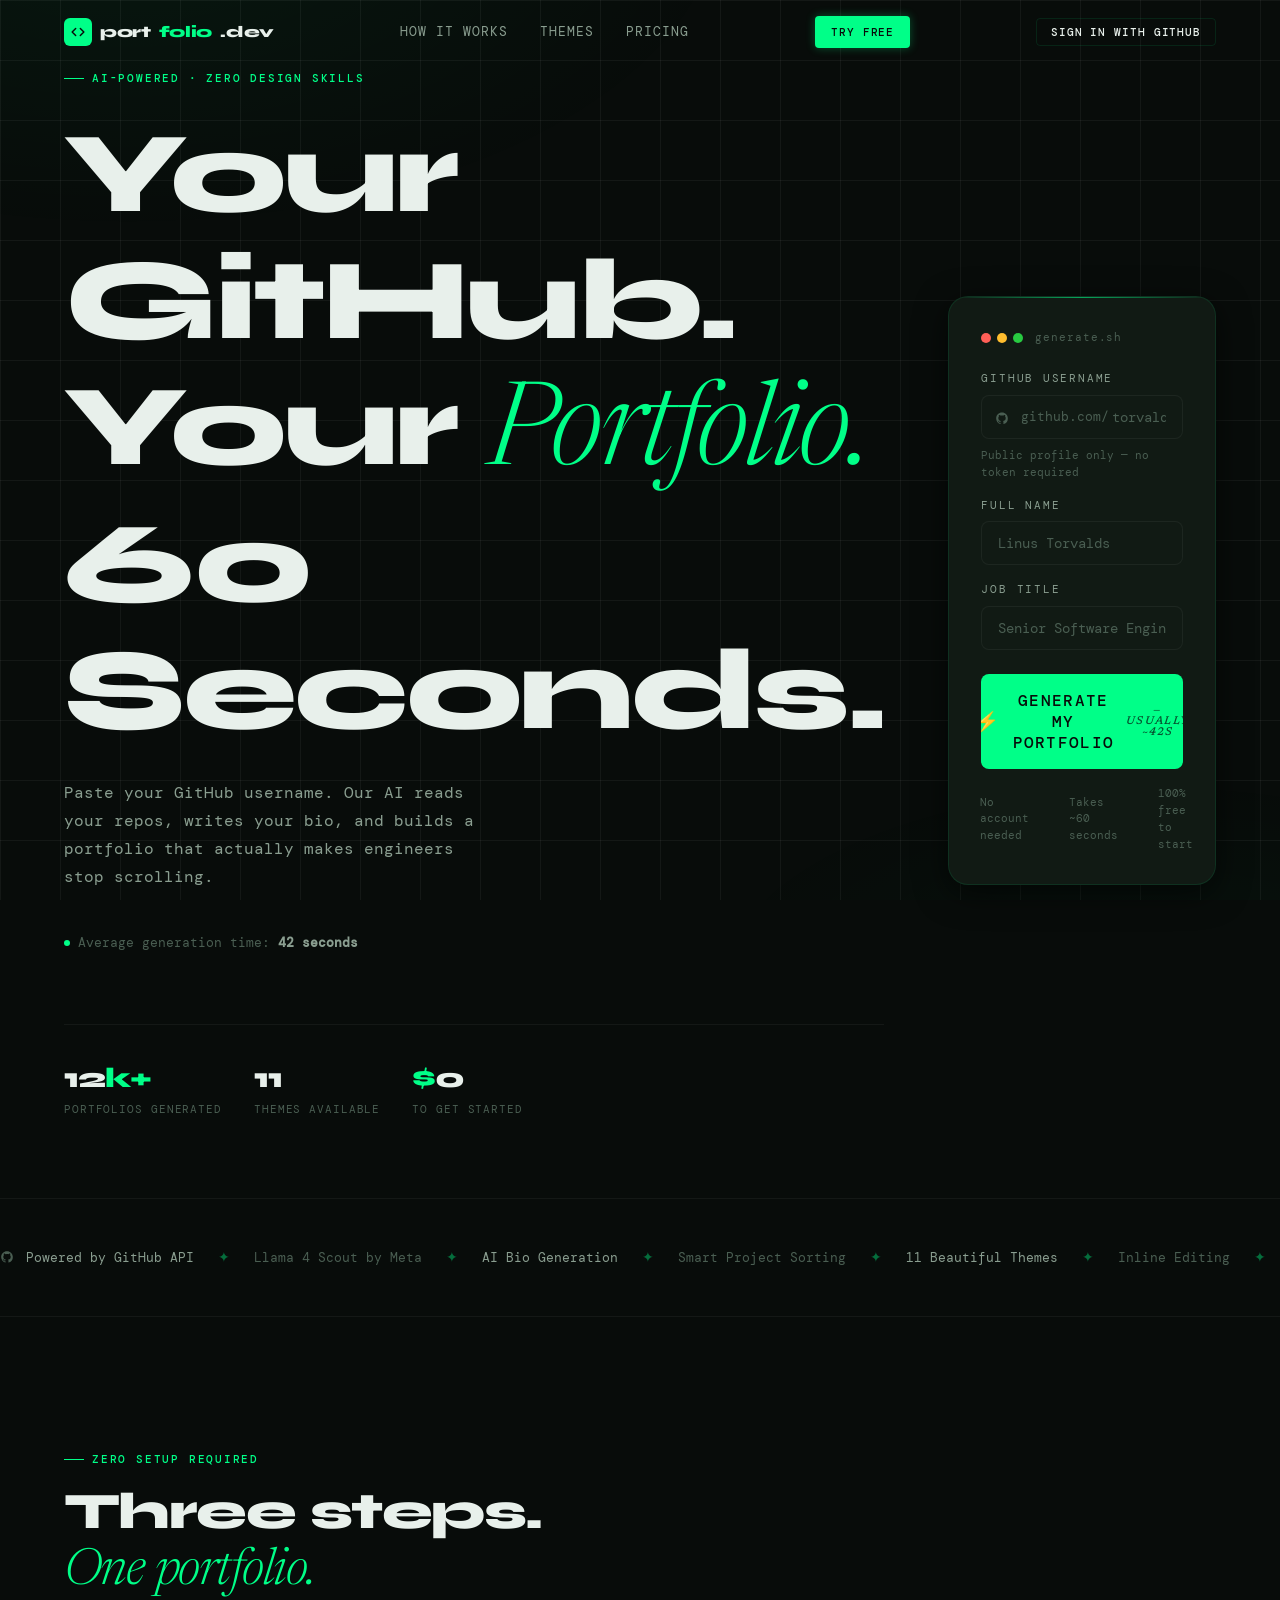
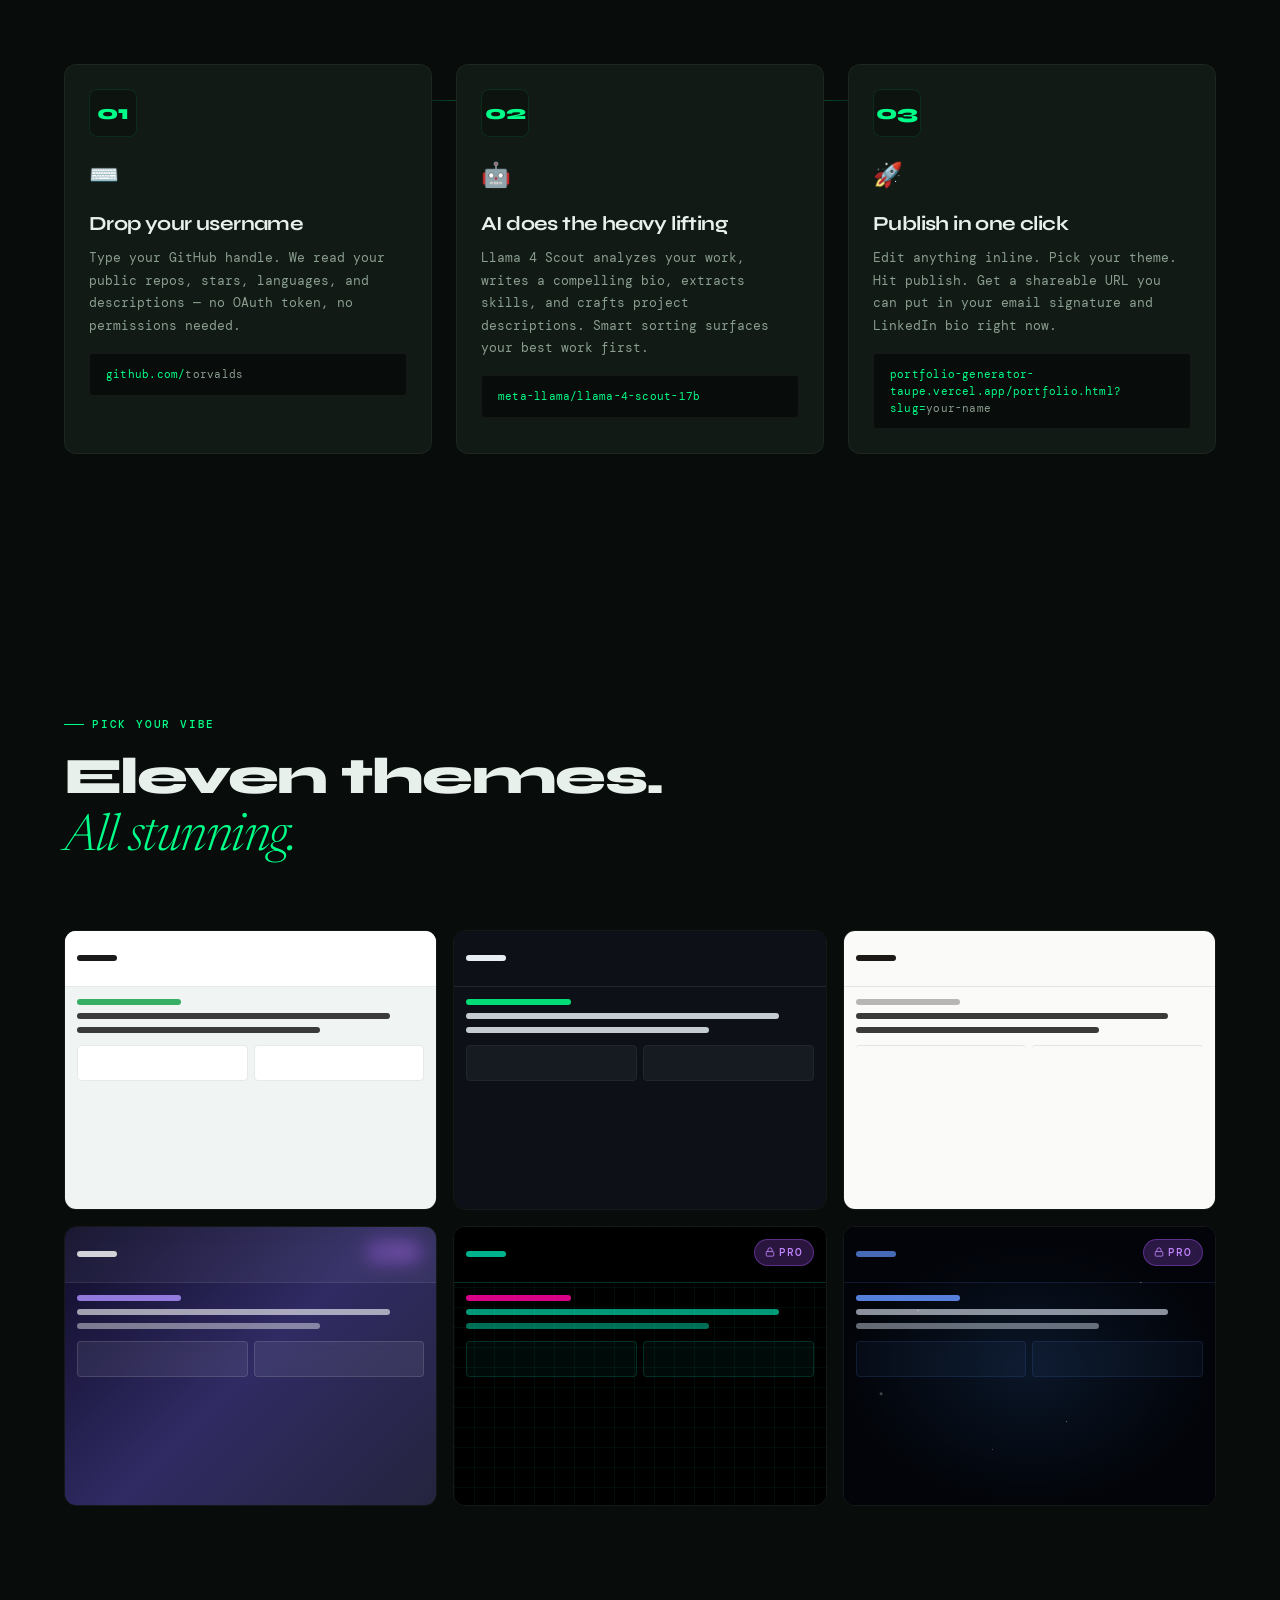
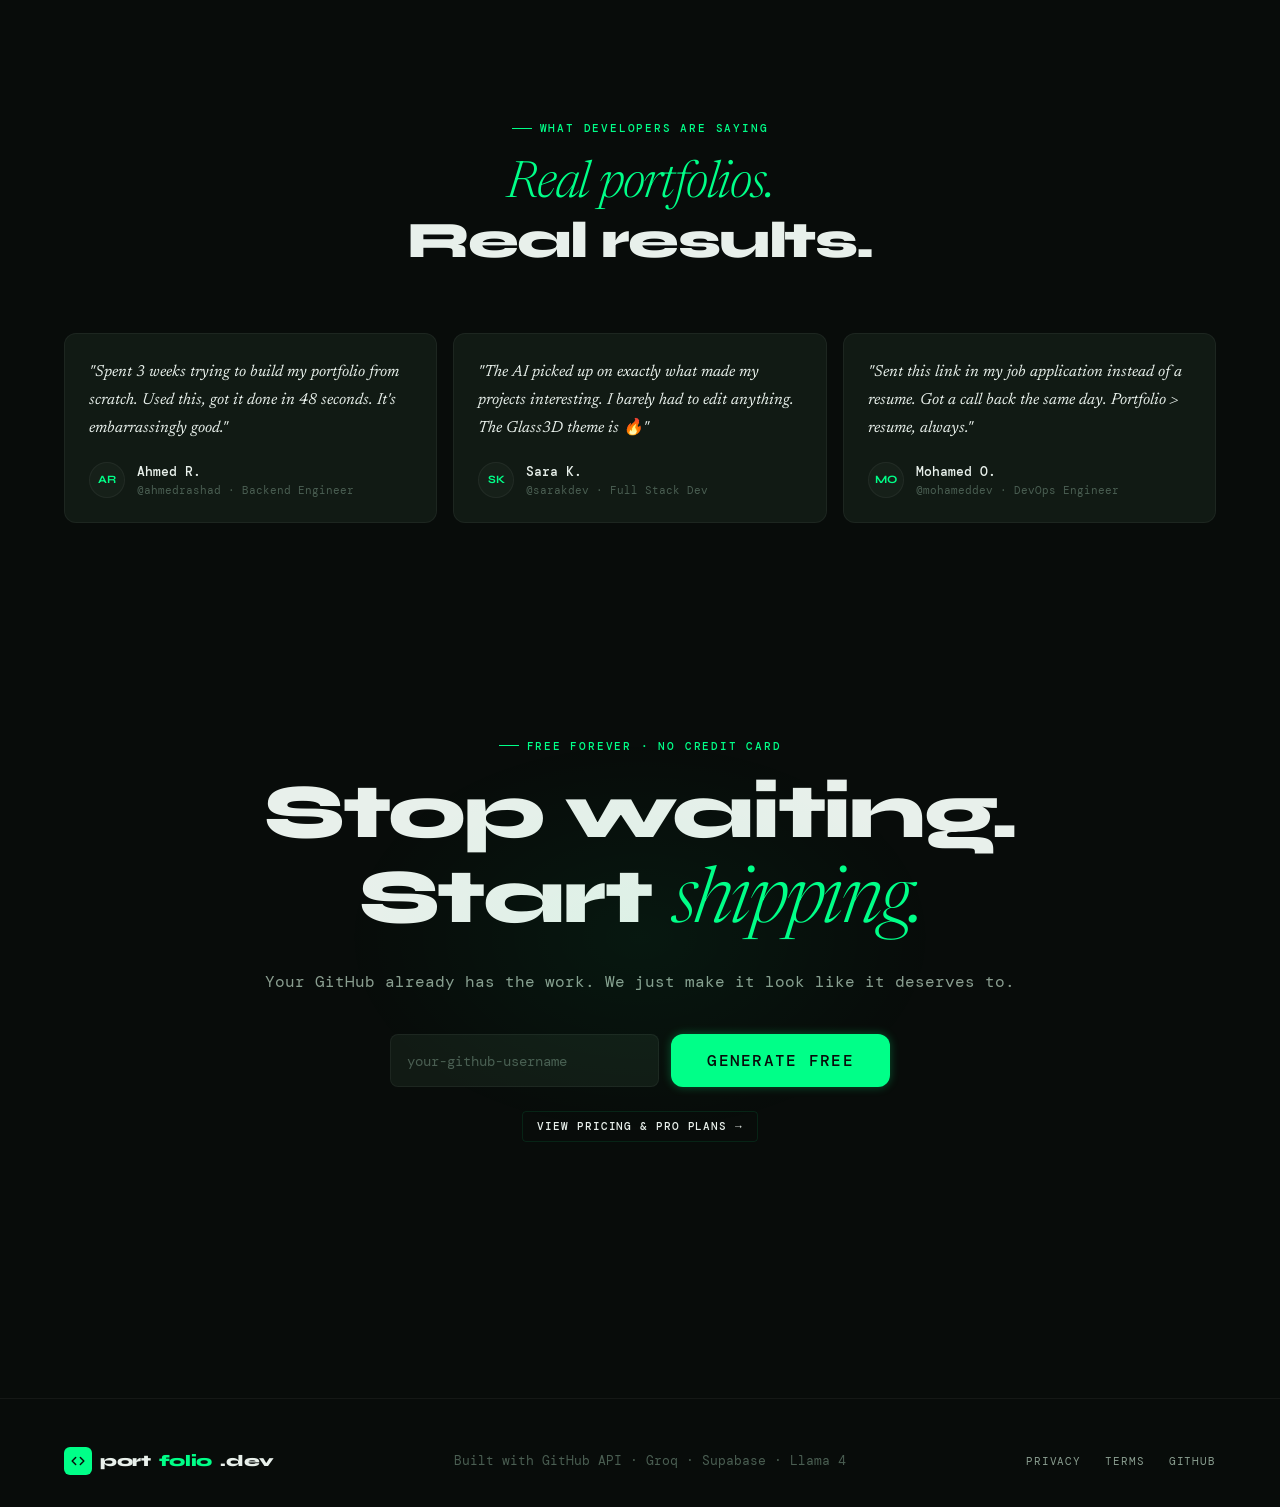
==== commit f74adefd: "fix: resolve multiple portfolio page issues - Rebuild portfolio.html structure to match edit.html th" ====
--- a/index.html
+++ b/index.html
@@ -996,7 +996,7 @@
               <div class="stat-item__label">Portfolios generated</div>
             </div>
             <div class="stat-item">
-              <div class="stat-item__value">6</div>
+              <div class="stat-item__value">11</div>
               <div class="stat-item__label">Themes available</div>
             </div>
             <div class="stat-item">
@@ -1187,7 +1187,7 @@
       <span class="marquee-divider">✦</span>
       <div class="marquee-item">Smart Project Sorting</div>
       <span class="marquee-divider">✦</span>
-      <div class="marquee-item"><strong>6 Beautiful Themes</strong></div>
+      <div class="marquee-item"><strong>11 Beautiful Themes</strong></div>
       <span class="marquee-divider">✦</span>
       <div class="marquee-item">Inline Editing</div>
       <span class="marquee-divider">✦</span>
@@ -1212,7 +1212,7 @@
       <span class="marquee-divider">✦</span>
       <div class="marquee-item">Smart Project Sorting</div>
       <span class="marquee-divider">✦</span>
-      <div class="marquee-item"><strong>6 Beautiful Themes</strong></div>
+      <div class="marquee-item"><strong>11 Beautiful Themes</strong></div>
       <span class="marquee-divider">✦</span>
       <div class="marquee-item">Inline Editing</div>
       <span class="marquee-divider">✦</span>
@@ -1278,7 +1278,7 @@
             URL you can put in your email signature and LinkedIn bio right now.
           </p>
           <div class="step-code" aria-label="Example portfolio URL">
-            portfolio.dev/p/<span style="color:var(--clr-text-2)">your-name</span>
+            portfolio-generator-taupe.vercel.app/portfolio.html?slug=<span style="color:var(--clr-text-2)">your-name</span>
           </div>
         </div>
 
@@ -1294,7 +1294,7 @@
       <div class="section-header" data-anim>
         <span class="eyebrow">Pick your vibe</span>
         <h2 class="section-title" id="themes-title">
-          Six themes.<br>
+          Eleven themes.<br>
           <em>All stunning.</em>
         </h2>
       </div>
@@ -1595,9 +1595,9 @@
   <script src="https://cdn.jsdelivr.net/npm/@supabase/supabase-js@2/dist/umd/supabase.min.js"></script>
 
   <!-- App scripts (defer for performance) -->
-  <script src="js/github.js"></script>
-  <script src="js/auth.js"></script>
-  <script src="js/ai.js"></script>
+  <script src="js/github.js" defer></script>
+  <script src="js/auth.js" defer></script>
+  <script src="js/ai.js" defer></script>
   <script src="js/app.js" defer></script>
 
   <!-- Inline bootstrap — runs immediately for critical interactions -->
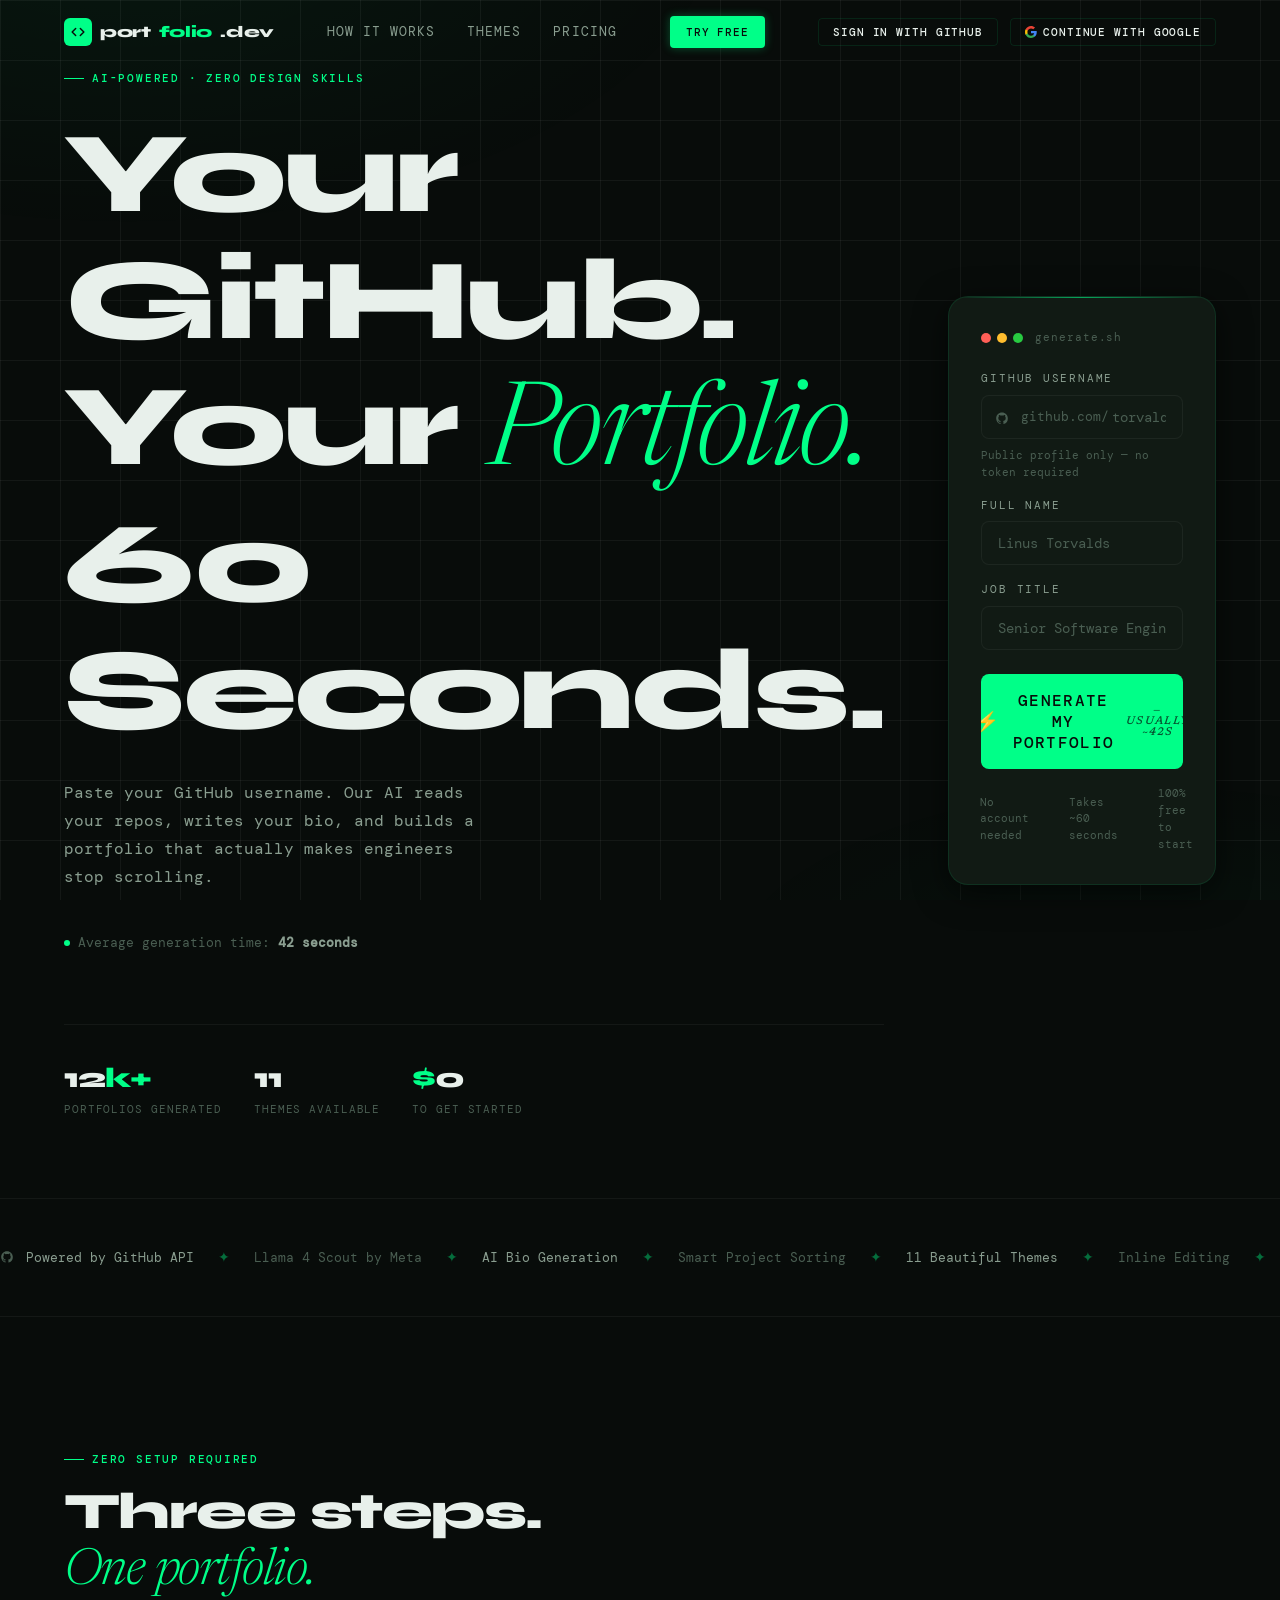
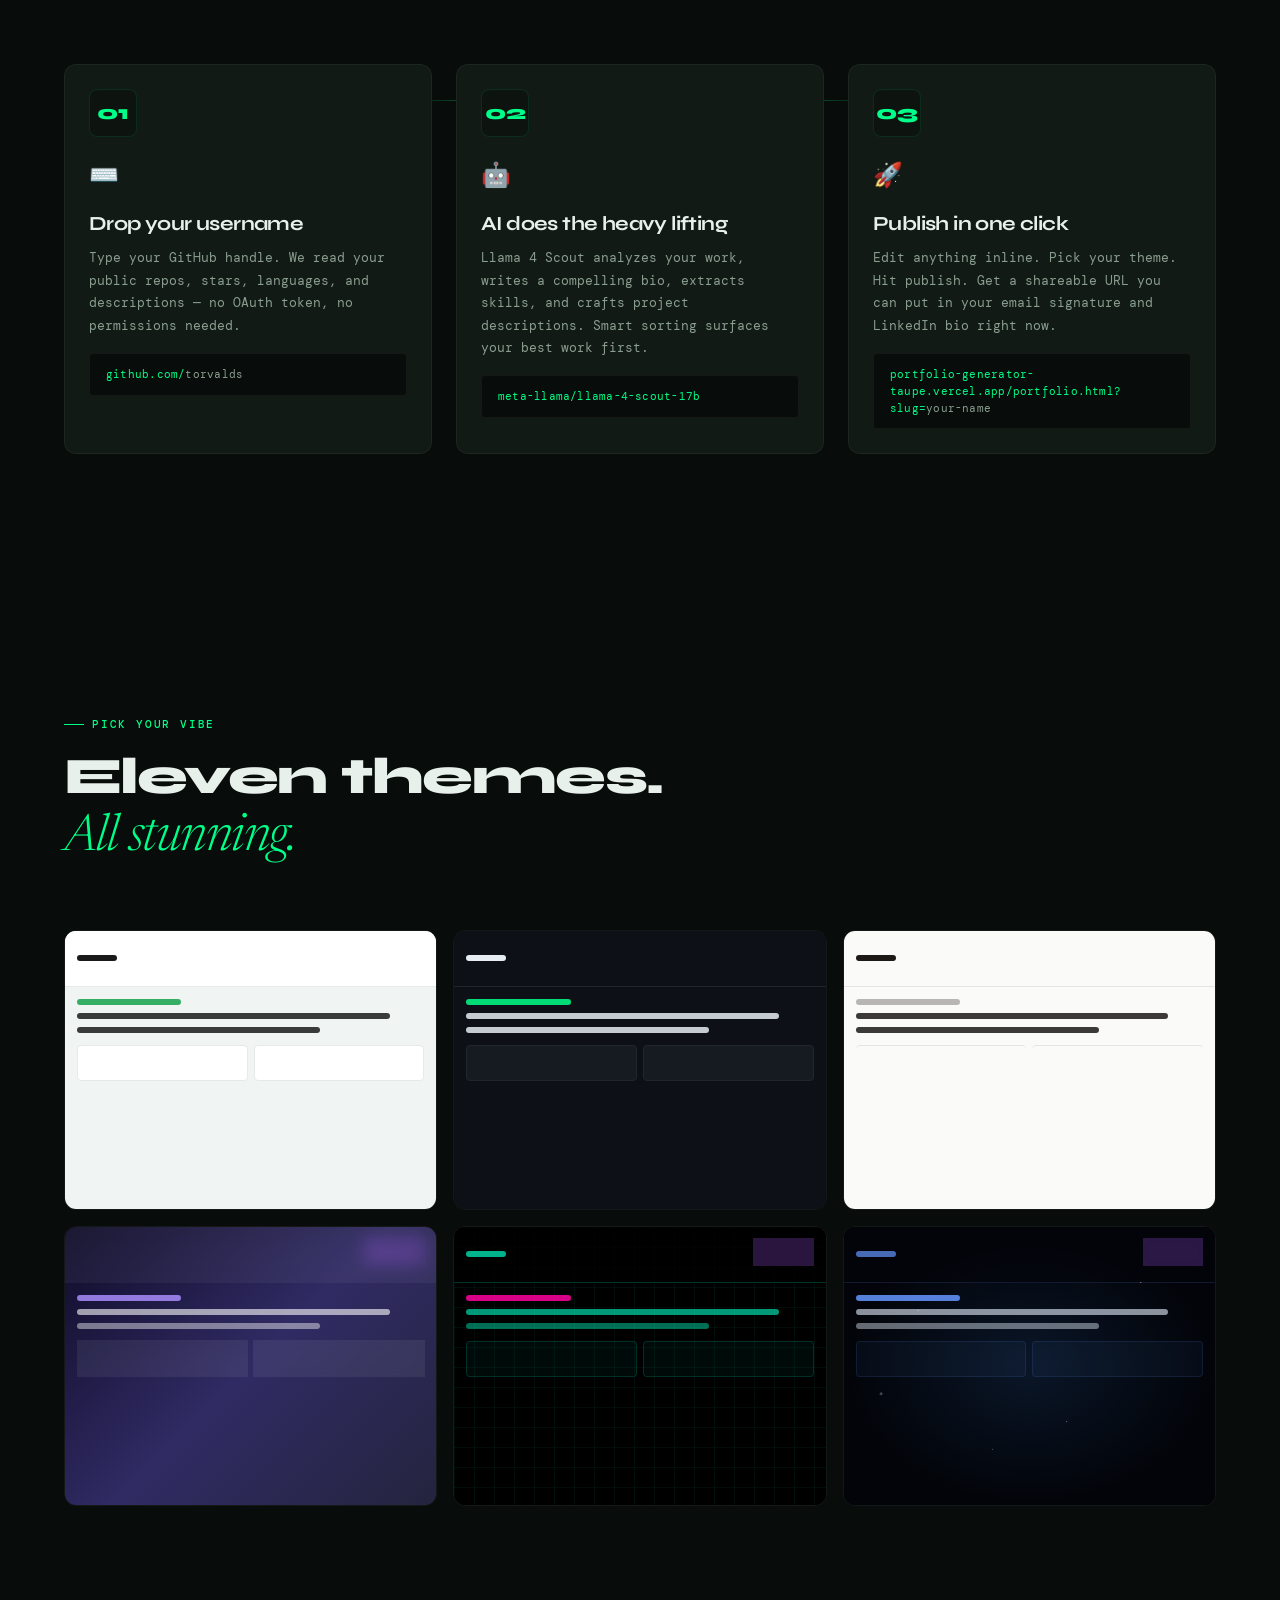
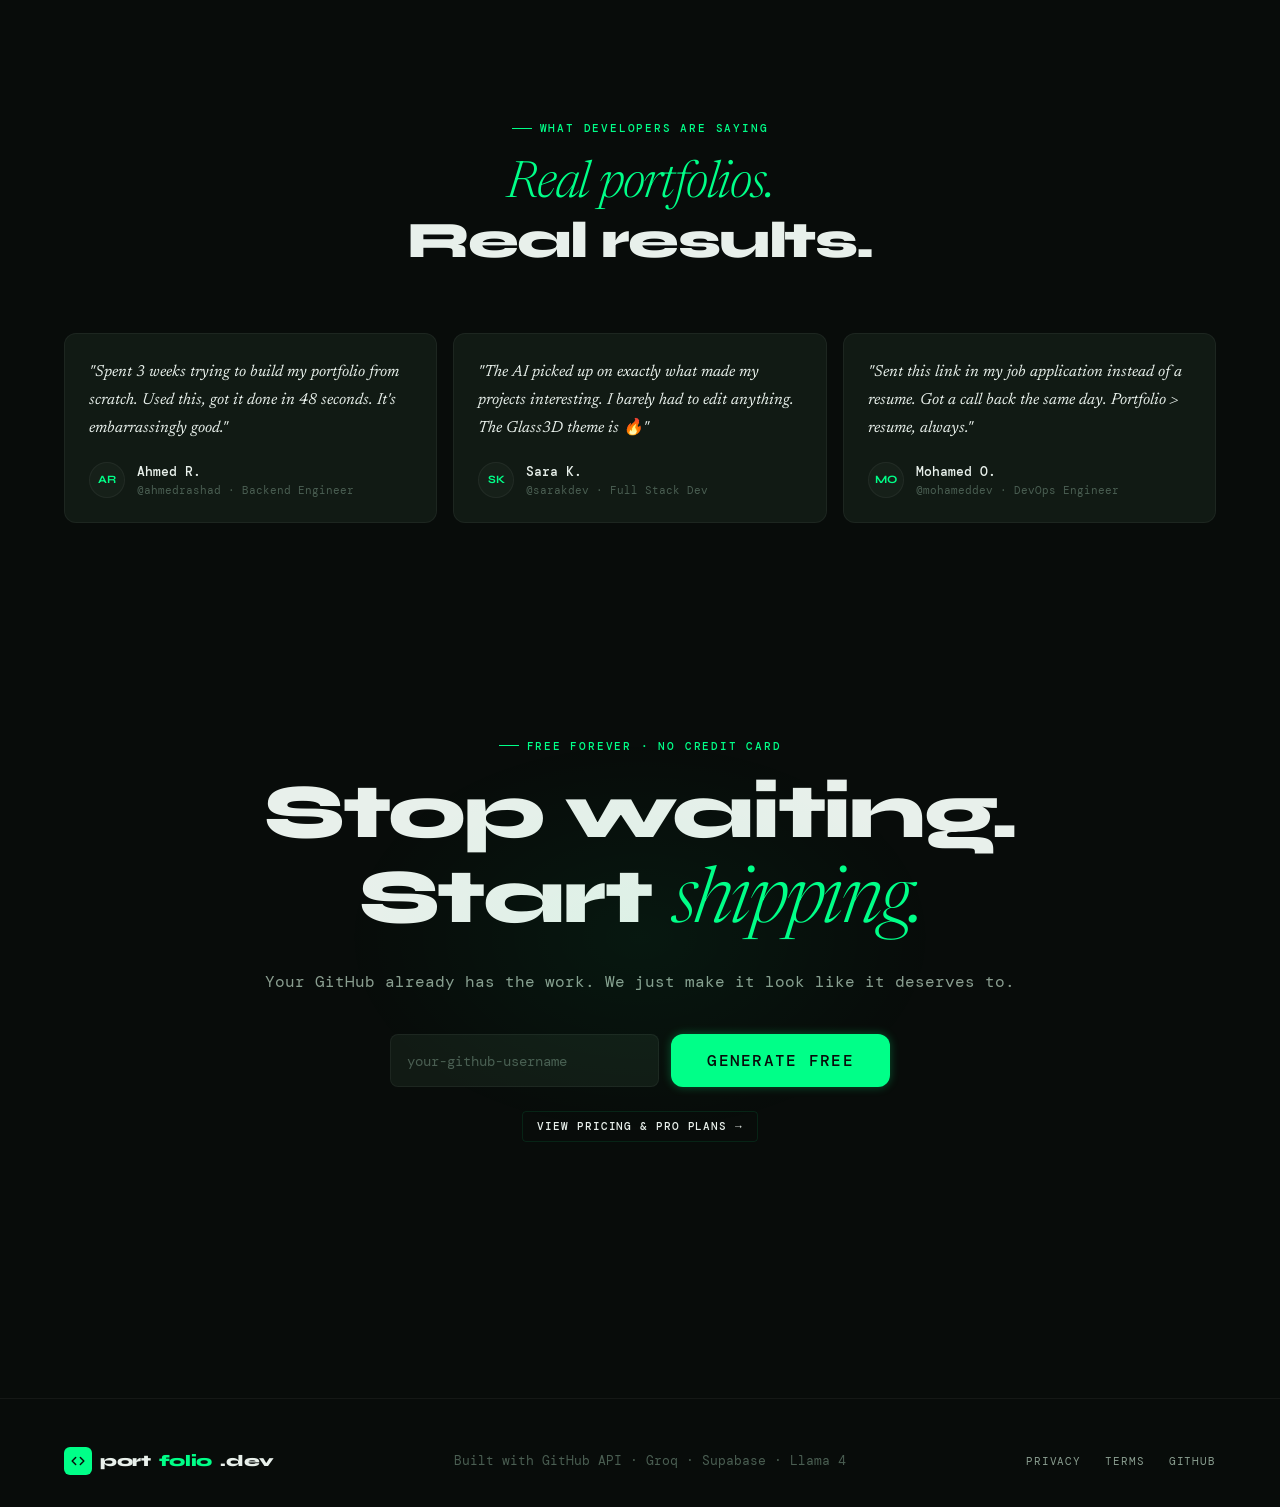
==== commit 075943bf: "feat: add 4 major features — Early Access, Custom Projects, Google Auth + Manual Builder, README Ana" ====
--- a/index.html
+++ b/index.html
@@ -879,6 +879,69 @@
 
     /* ── Auth hidden utility ──────────────────────────────────── */
     .hidden { display: none !important; }
+
+    /* ── Early Adopter Banner ──────────────────────────────────── */
+    .early-adopter-banner {
+      position: relative;
+      z-index: 1;
+      margin: 0;
+      padding: var(--sp-3) var(--sp-6);
+      text-align: center;
+      font-family: var(--font-body);
+      font-size: var(--fs-sm);
+      letter-spacing: var(--ls-wide);
+      background: linear-gradient(
+        90deg,
+        rgba(0,255,136,0.06) 0%,
+        rgba(0,204,255,0.08) 50%,
+        rgba(0,255,136,0.06) 100%
+      );
+      border-top: 1px solid rgba(0,255,136,0.15);
+      border-bottom: 1px solid rgba(0,255,136,0.15);
+      color: var(--clr-text-2);
+    }
+
+    .early-adopter-banner strong,
+    .early-adopter-banner #spots-remaining {
+      color: var(--clr-accent);
+      font-weight: 600;
+    }
+
+    .early-adopter-banner .ea-fire {
+      animation: ea-pulse 2s ease-in-out infinite;
+    }
+
+    @keyframes ea-pulse {
+      0%, 100% { opacity: 1; }
+      50%       { opacity: 0.6; }
+    }
+
+    .early-adopter-banner.closed {
+      background: rgba(255,255,255,0.02);
+      border-color: rgba(255,255,255,0.05);
+      color: var(--clr-text-3);
+    }
+
+    @media (max-width: 480px) {
+      .early-adopter-banner {
+        font-size: var(--fs-xs);
+        padding: var(--sp-2) var(--sp-4);
+      }
+    }
+
+    /* ── Google Sign-In Button ──────────────────────────────── */
+    .btn--google {
+      gap: 6px;
+    }
+    .btn--google svg {
+      flex-shrink: 0;
+    }
+    @media (max-width: 860px) {
+      /* الـ nav بيضيق بسرعة — نخلي زرار Google نص دائري بس بدون نص */
+      .btn--google .btn--google-label {
+        display: none;
+      }
+    }
   </style>
 </head>
 
@@ -922,6 +985,21 @@
             onclick="Auth.signIn()"
           >
             Sign in with GitHub
+          </button>
+
+          <!-- يظهر لو مش logged in — Google OAuth -->
+          <button
+            class="btn btn--ghost btn--sm btn--google"
+            id="google-login-btn"
+            data-nav-signin-google
+          >
+            <svg width="14" height="14" viewBox="0 0 24 24" aria-hidden="true">
+              <path fill="#4285F4" d="M23.49 12.27c0-.79-.07-1.54-.19-2.27H12v4.51h6.47c-.29 1.48-1.14 2.73-2.4 3.58v2.97h3.86c2.26-2.09 3.56-5.17 3.56-8.79z"/>
+              <path fill="#34A853" d="M12 24c3.24 0 5.95-1.08 7.93-2.91l-3.86-2.97c-1.08.72-2.45 1.16-4.07 1.16-3.13 0-5.78-2.09-6.73-4.96H1.27v3.07C3.24 21.3 7.31 24 12 24z"/>
+              <path fill="#FBBC05" d="M5.27 14.32A7.07 7.07 0 0 1 4.86 12c0-.8.14-1.58.41-2.32V6.61H1.27A11.96 11.96 0 0 0 0 12c0 1.93.46 3.76 1.27 5.39l4-3.07z"/>
+              <path fill="#EA4335" d="M12 4.75c1.77 0 3.35.61 4.6 1.8l3.42-3.42C17.95 1.18 15.24 0 12 0 7.31 0 3.24 2.7 1.27 6.61l4 3.07C6.22 6.84 8.87 4.75 12 4.75z"/>
+            </svg>
+            <span class="btn--google-label">Continue with Google</span>
           </button>
 
           <!-- يظهر لو logged in -->
@@ -1172,6 +1250,21 @@
   </section>
 
 
+  <!-- ── Early Adopter Banner ─────────────────────────────────── -->
+  <!-- يظهر لو العدد أقل من 50 -->
+  <div id="early-adopter-banner" class="early-adopter-banner" style="display:none;" aria-live="polite">
+    <span class="ea-fire" aria-hidden="true">🔥</span>
+    Early Access:
+    <strong><span id="spots-remaining">??</span>/50 spots remaining</strong>
+    — Get Pro free for 30 days
+  </div>
+
+  <!-- يظهر لو العدد وصل 50 -->
+  <div id="early-adopter-closed" class="early-adopter-banner closed" style="display:none;">
+    Early Access is now closed — all 50 Pro spots have been claimed
+  </div>
+
+
   <!-- ── Marquee ──────────────────────────────────────────────── -->
   <div class="marquee-section" aria-hidden="true">
     <div class="marquee-track" id="marquee-track">
@@ -1199,6 +1292,8 @@
       <span class="marquee-divider">✦</span>
       <div class="marquee-item">Supabase Backend</div>
       <span class="marquee-divider">✦</span>
+      <div class="marquee-item"><strong>💼 LinkedIn Presence</strong></div>
+      <span class="marquee-divider">✦</span>
 
       <!-- Duplicate for seamless loop -->
       <div class="marquee-item">
@@ -1223,6 +1318,8 @@
       <div class="marquee-item"><strong>Custom Slug URL</strong></div>
       <span class="marquee-divider">✦</span>
       <div class="marquee-item">Supabase Backend</div>
+      <span class="marquee-divider">✦</span>
+      <div class="marquee-item"><strong>💼 LinkedIn Presence</strong></div>
       <span class="marquee-divider">✦</span>
     </div>
   </div>
@@ -1677,5 +1774,95 @@
     });
   </script>
 
+  <!-- ── Early Adopter Banner Loader ─────────────────────────── -->
+  <!-- يشتغل بعد ما Supabase SDK يتحمّل — يجيب العداد ويظهر الـ banner -->
+  <script>
+  (function initEarlyAdopterBanner() {
+    const POLL_MAX     = 20;   // أقصى عدد محاولات (كل 200ms = 4 ثواني)
+    const POLL_DELAY   = 200;  // ms
+    let   pollAttempts = 0;
+
+    function tryInit() {
+      // استنّى Supabase SDK + الـ URL يتحدّدوا
+      if (!window.supabase?.createClient || !window.SUPABASE_URL) {
+        if (++pollAttempts < POLL_MAX) {
+          setTimeout(tryInit, POLL_DELAY);
+        }
+        return;
+      }
+
+      const sb = window._supabaseClient || window.supabase.createClient(
+        window.SUPABASE_URL,
+        window.SUPABASE_ANON_KEY
+      );
+      // اشارك الـ client مع auth.js
+      if (!window._supabaseClient) window._supabaseClient = sb;
+
+      sb.from('early_adopter_counter')
+        .select('count, max_count')
+        .eq('id', 1)
+        .single()
+        .then(({ data, error }) => {
+          const banner  = document.getElementById('early-adopter-banner');
+          const closed  = document.getElementById('early-adopter-closed');
+          const spotsEl = document.getElementById('spots-remaining');
+
+          if (error || !data) return; // مجدول — مش مشكلة
+
+          const remaining = data.max_count - data.count;
+
+          if (remaining > 0) {
+            if (spotsEl) spotsEl.textContent = remaining;
+            if (banner)  banner.style.display  = '';
+            if (closed)  closed.style.display  = 'none';
+          } else {
+            if (banner) banner.style.display  = 'none';
+            if (closed) closed.style.display  = '';
+          }
+        })
+        .catch(() => { /* صمت — الـ counter table ممكن تكون ما اتعملتش بعد */ });
+    }
+
+    // ابدأ بعد DOMContentLoaded عشان الـ Supabase SDK script يتحمّل
+    if (document.readyState === 'loading') {
+      document.addEventListener('DOMContentLoaded', tryInit);
+    } else {
+      tryInit();
+    }
+  })();
+  </script>
+  <!-- ── Google Sign-In Wiring ────────────────────────────────── -->
+  <script>
+  (function initGoogleSignIn() {
+    function wire() {
+      const googleBtn = document.getElementById('google-login-btn');
+      if (googleBtn) {
+        googleBtn.addEventListener('click', async () => {
+          if (!window.Auth?.signInWithGoogle) return;
+          const { error } = await window.Auth.signInWithGoogle();
+          if (error) window.toast?.(error, 'error');
+        });
+      }
+
+      // الزرار ده مش معروف لـ auth.js (بيستخدم data-nav-signin-google
+      // بدل data-nav-signin)، فهنحدّث ظهوره يدوياً مع كل تغيير في auth state
+      window.Auth?.onAuthStateChange?.((user) => {
+        if (googleBtn) googleBtn.classList.toggle('hidden', !!user);
+      });
+
+      // الحالة الابتدائية (لو فيه مستخدم logged in من قبل تحميل الصفحة)
+      window.Auth?.getUser?.().then((user) => {
+        if (googleBtn) googleBtn.classList.toggle('hidden', !!user);
+      });
+    }
+
+    if (document.readyState === 'loading') {
+      document.addEventListener('DOMContentLoaded', wire);
+    } else {
+      wire();
+    }
+  })();
+  </script>
+
 </body>
 </html>
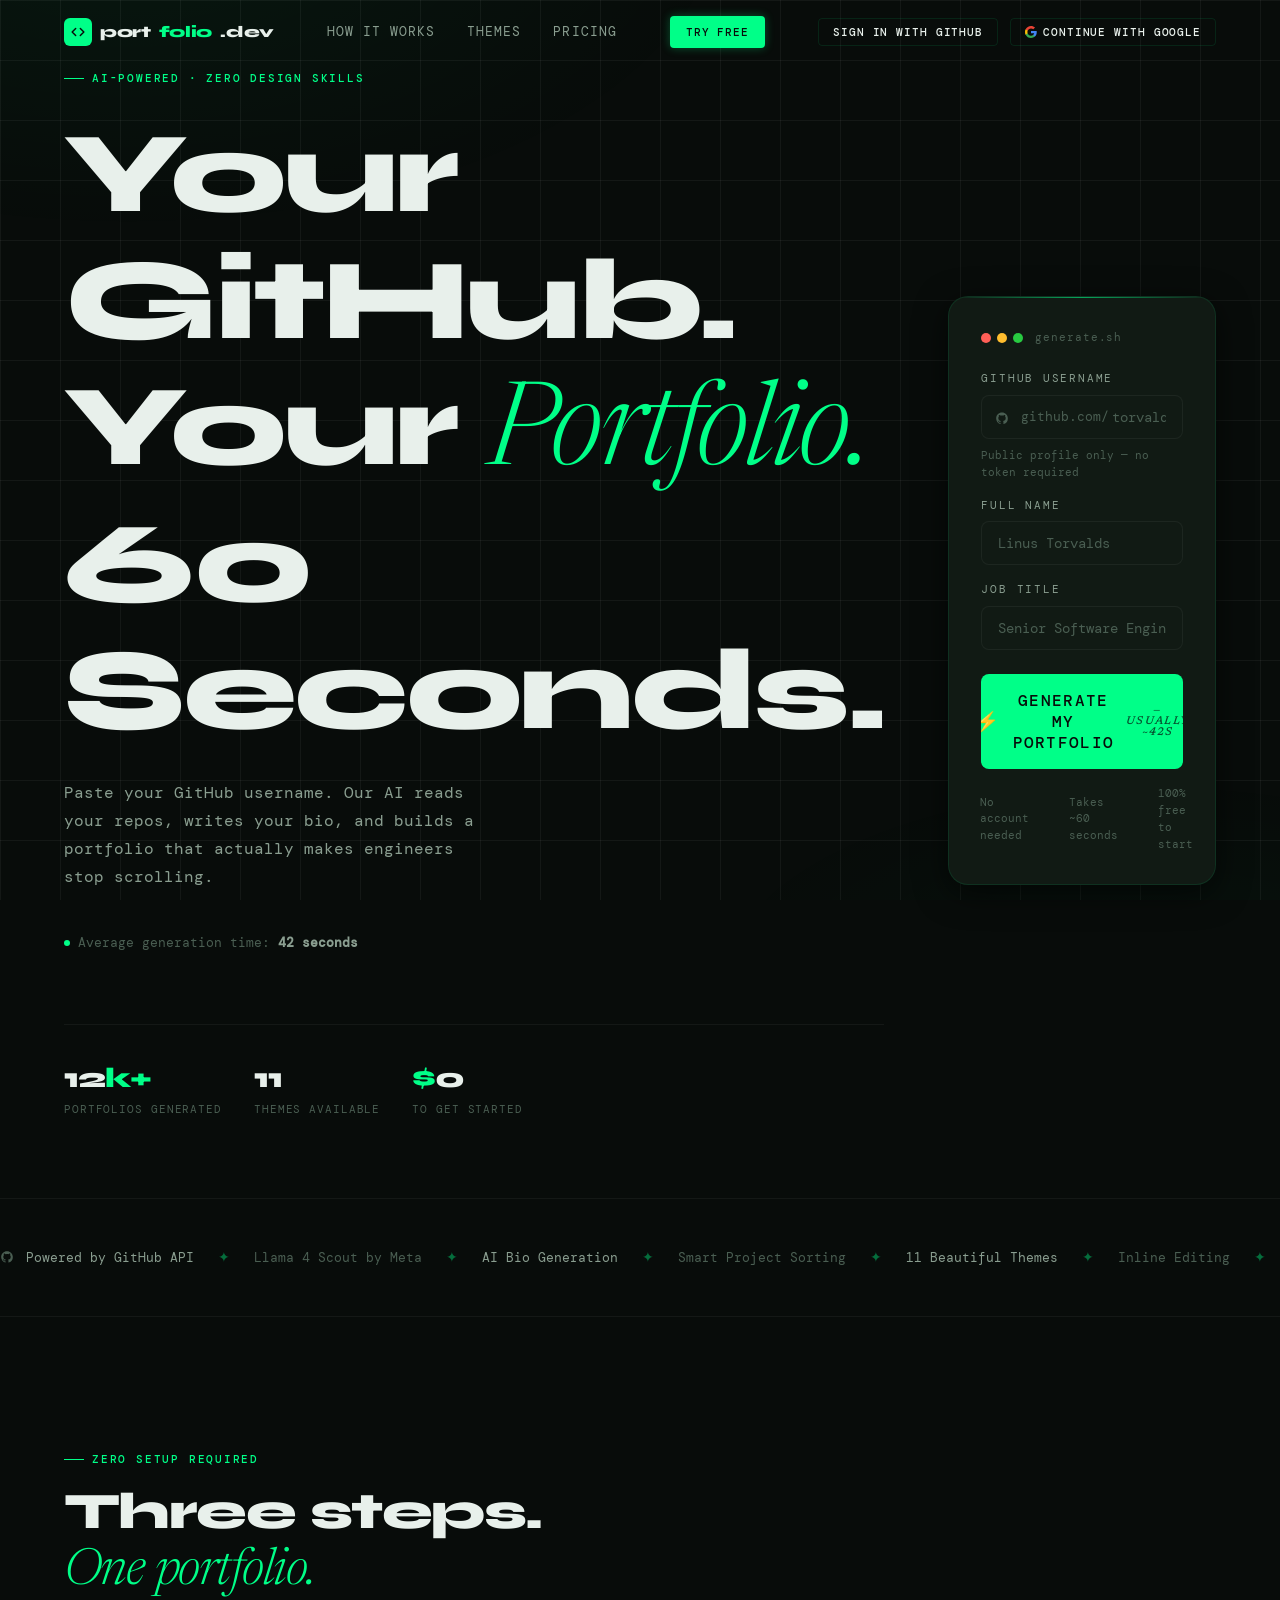
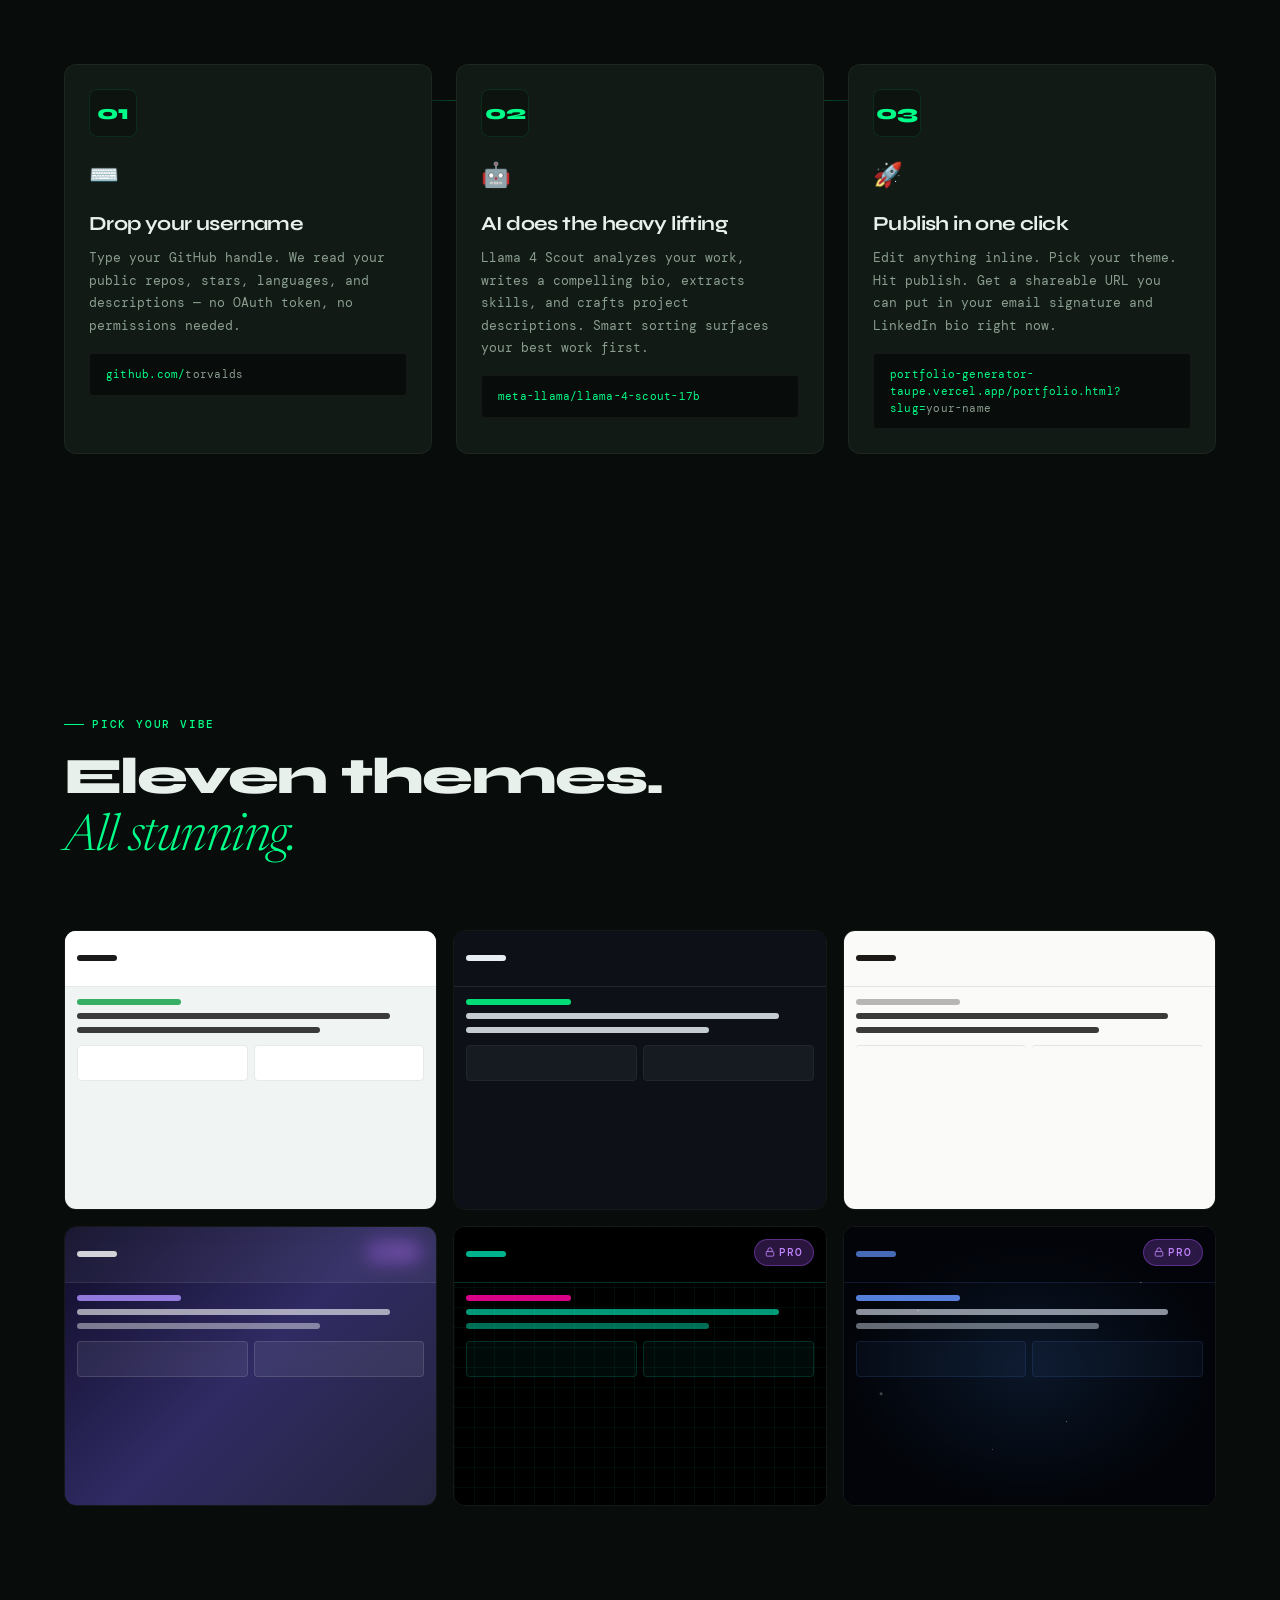
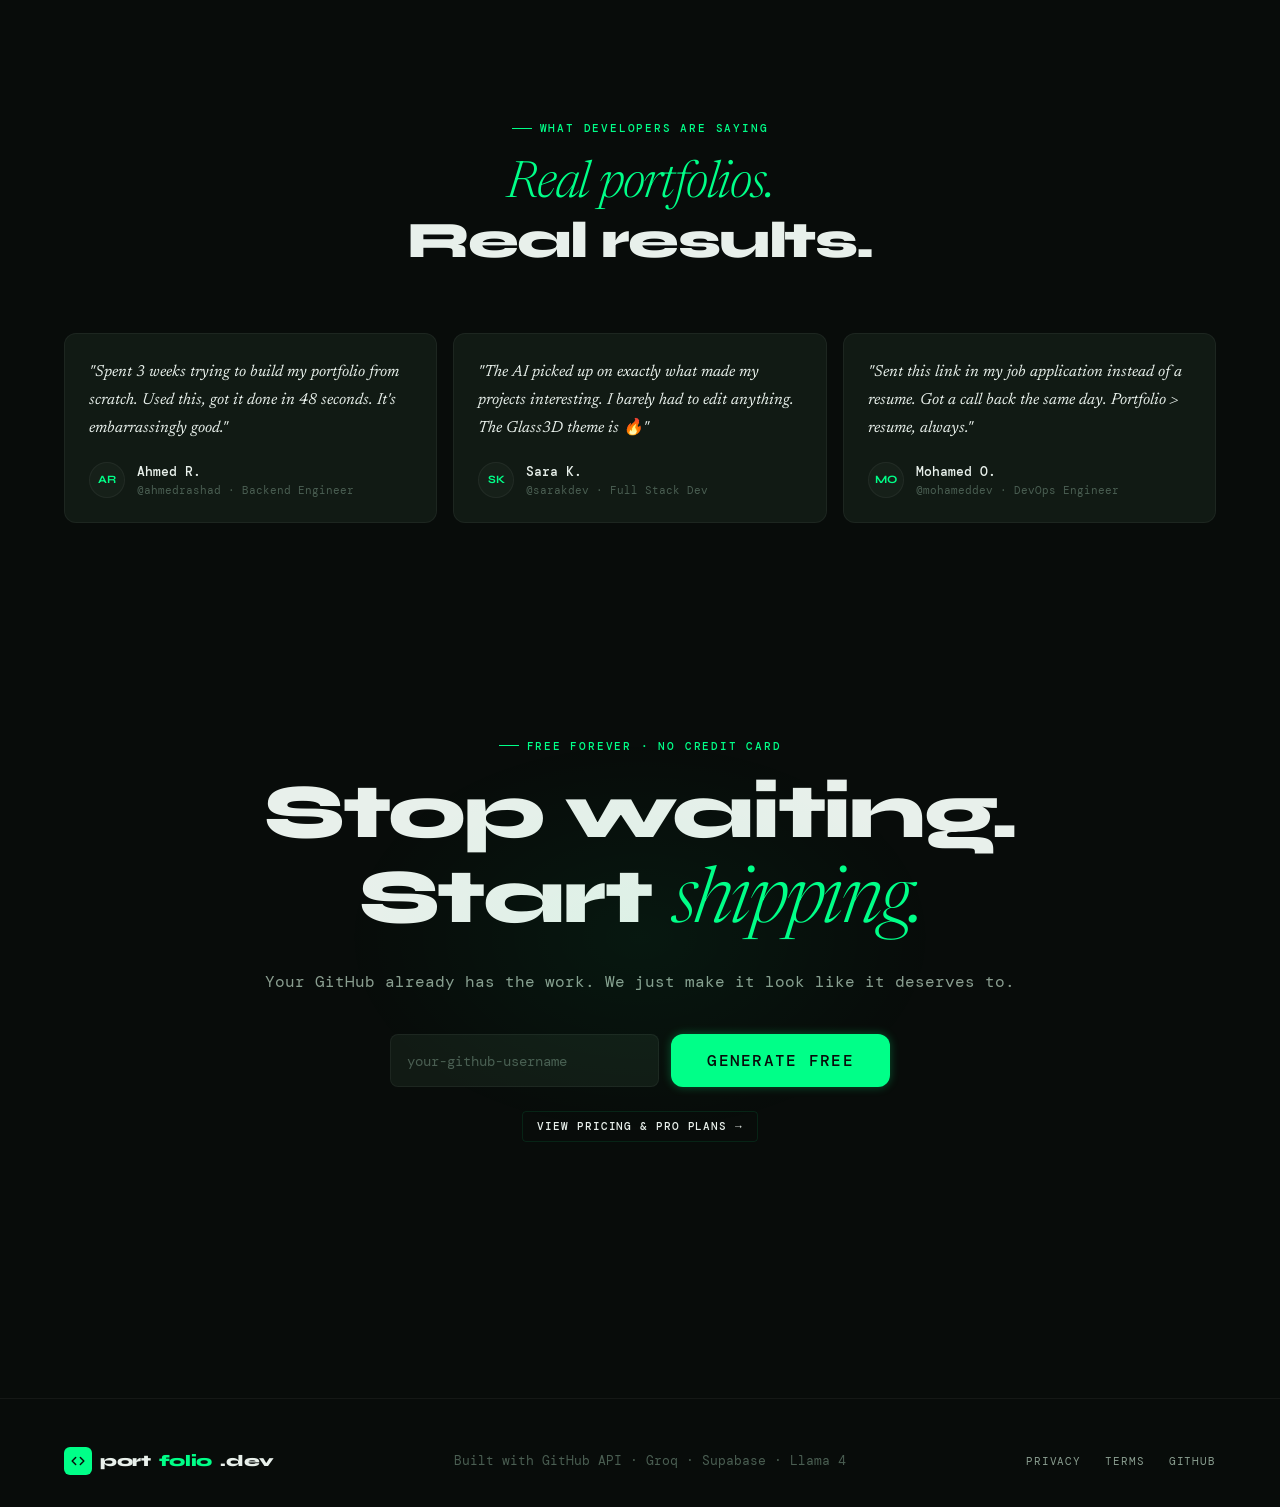
==== commit 768a747a: "Fix 3 bugs: Early Access banner disappears on login, Early Adopter not granted, Build Manually disap" ====
--- a/index.html
+++ b/index.html
@@ -1798,7 +1798,24 @@
       // اشارك الـ client مع auth.js
       if (!window._supabaseClient) window._supabaseClient = sb;
 
-      sb.from('early_adopter_counter')
+      // [FIXED] Bug 1: عداد الـ Early Access ده بيانات عامة المفروض تظهر
+      // بنفس الشكل لأي زائر، مسجّل دخول أو لأ. المشكلة إن sb هنا هو نفس
+      // الـ client المشترك مع auth.js — فور ما المستخدم يسجّل دخول، كل
+      // الطلبات اللي بتتبعت بيه بتحمل الـ JWT بتاعه، يعني الطلب يوصل
+      // لـ Postgres كـ role=authenticated مش role=anon. لو الـ RLS policy
+      // على early_adopter_counter متعمولة بس لـ anon (زي الافتراضي لما
+      // تعمل "Enable read access" من الـ Supabase dashboard)، الطلب هيرجع
+      // error لأي مستخدم مسجّل دخول، والـ catch/if(error) بيتجاهله بصمت —
+      // فالشريط يفضل مخفي (display:none الافتراضي) حتى لو المقاعد لسه
+      // متاحة. الحل: نستخدم client مستقل بدون session خالص لهذا الـ query
+      // العام تحديداً، عشان يتبعت دايماً كـ anon role زي ما هو متوقع.
+      const publicClient = window.supabase.createClient(
+        window.SUPABASE_URL,
+        window.SUPABASE_ANON_KEY,
+        { auth: { persistSession: false, autoRefreshToken: false, detectSessionInUrl: false } }
+      );
+
+      publicClient.from('early_adopter_counter')
         .select('count, max_count')
         .eq('id', 1)
         .single()
